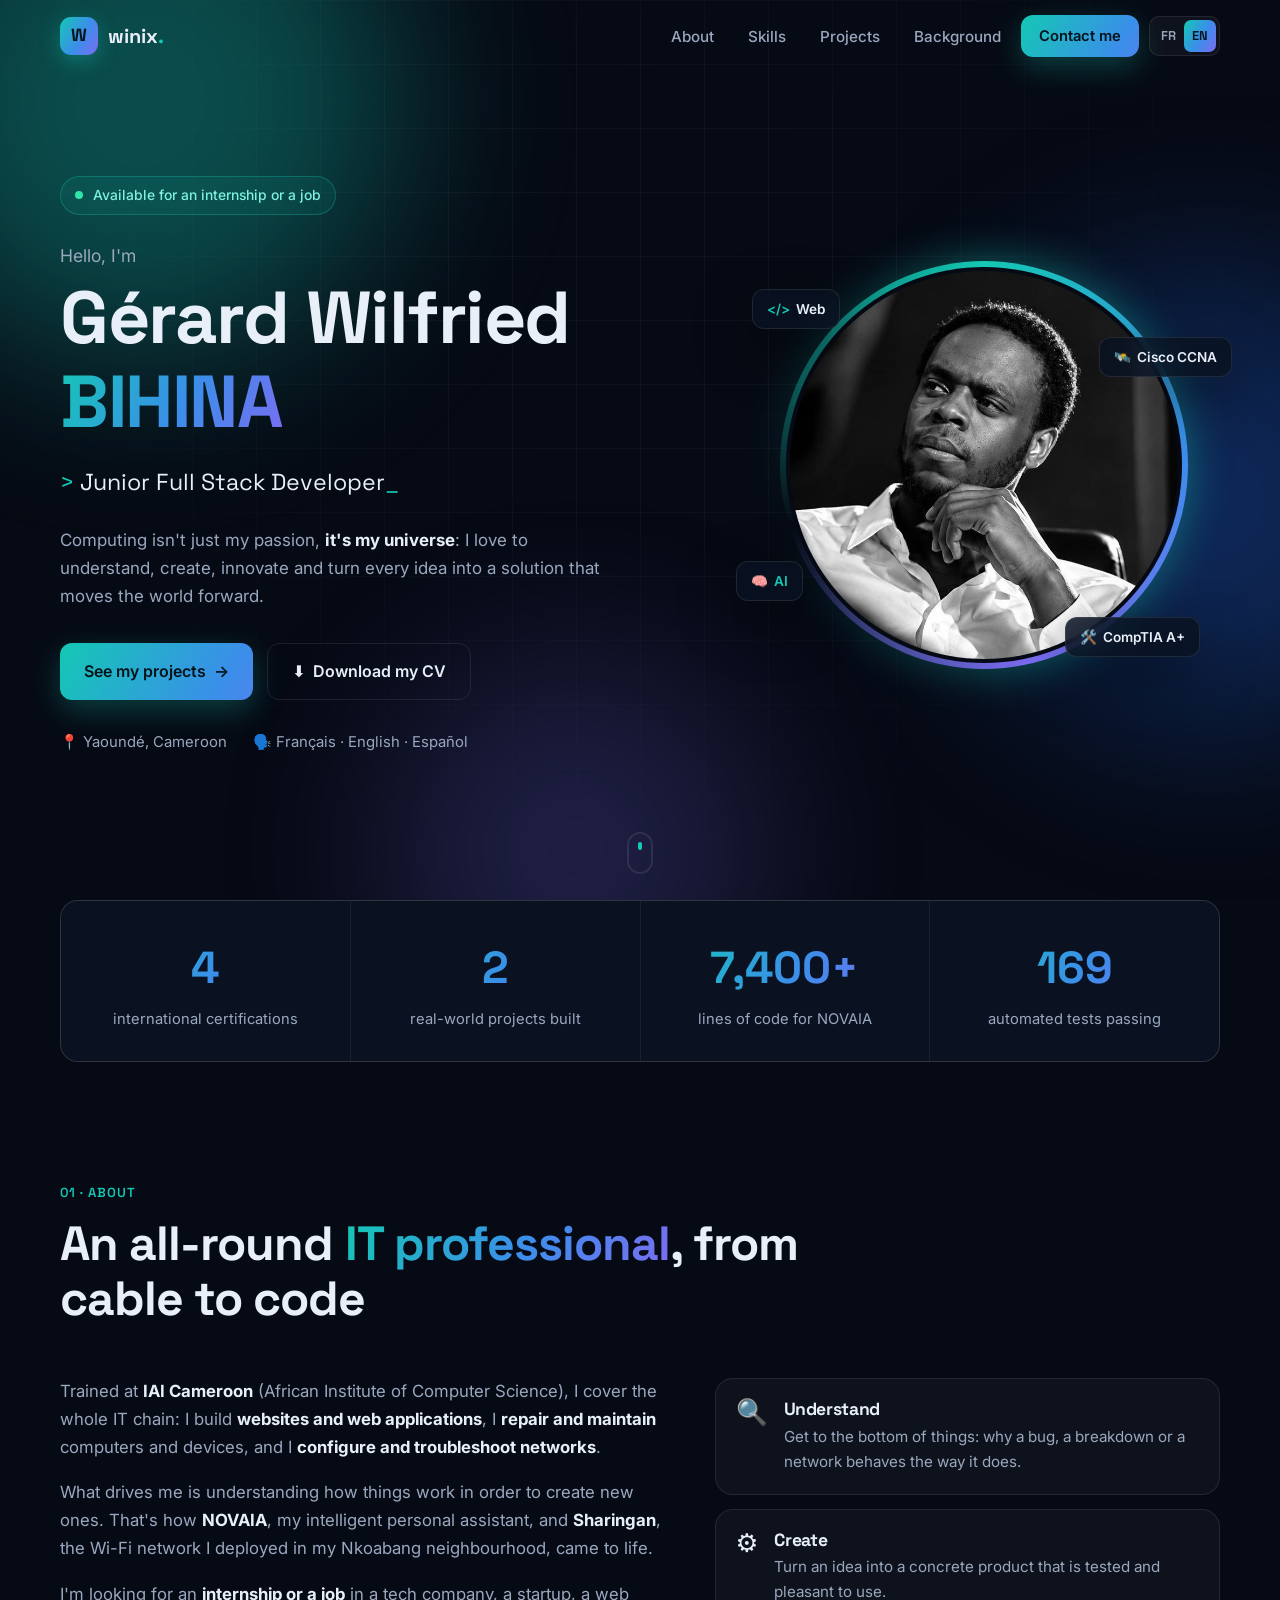
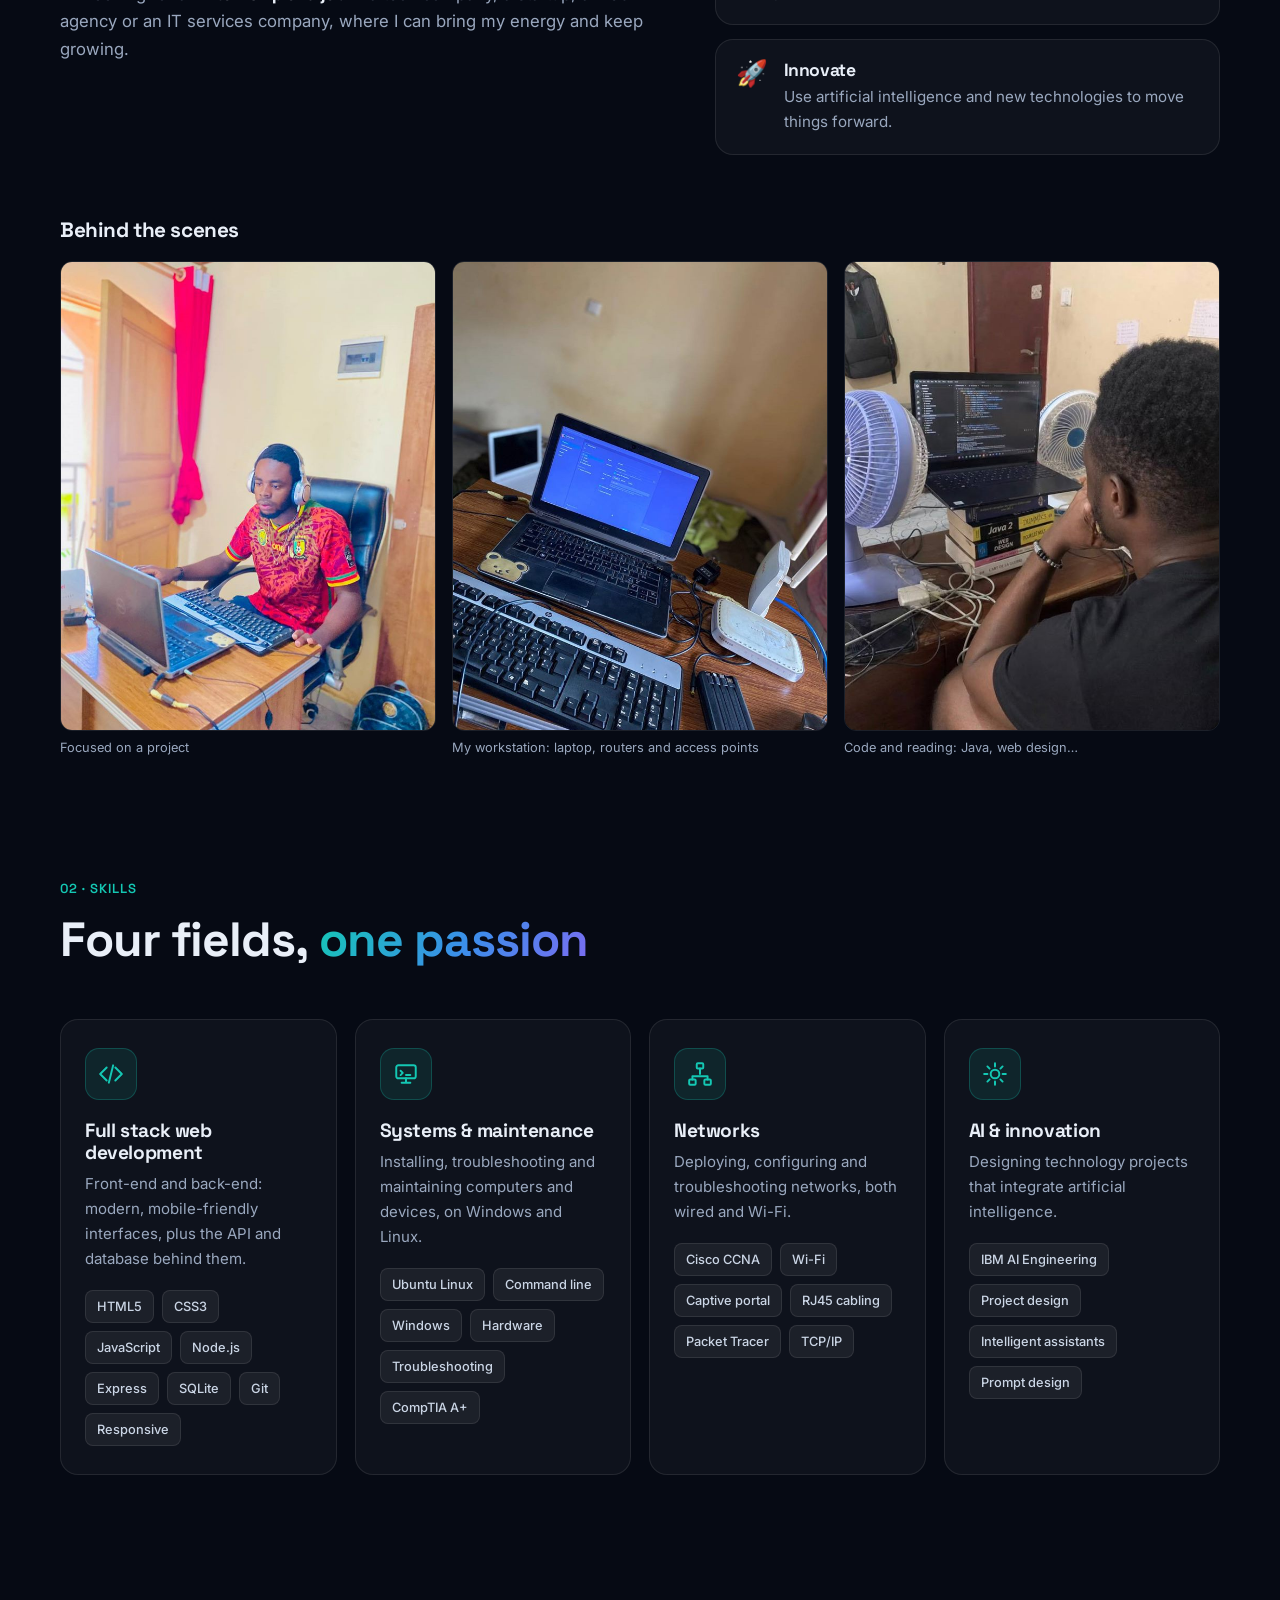
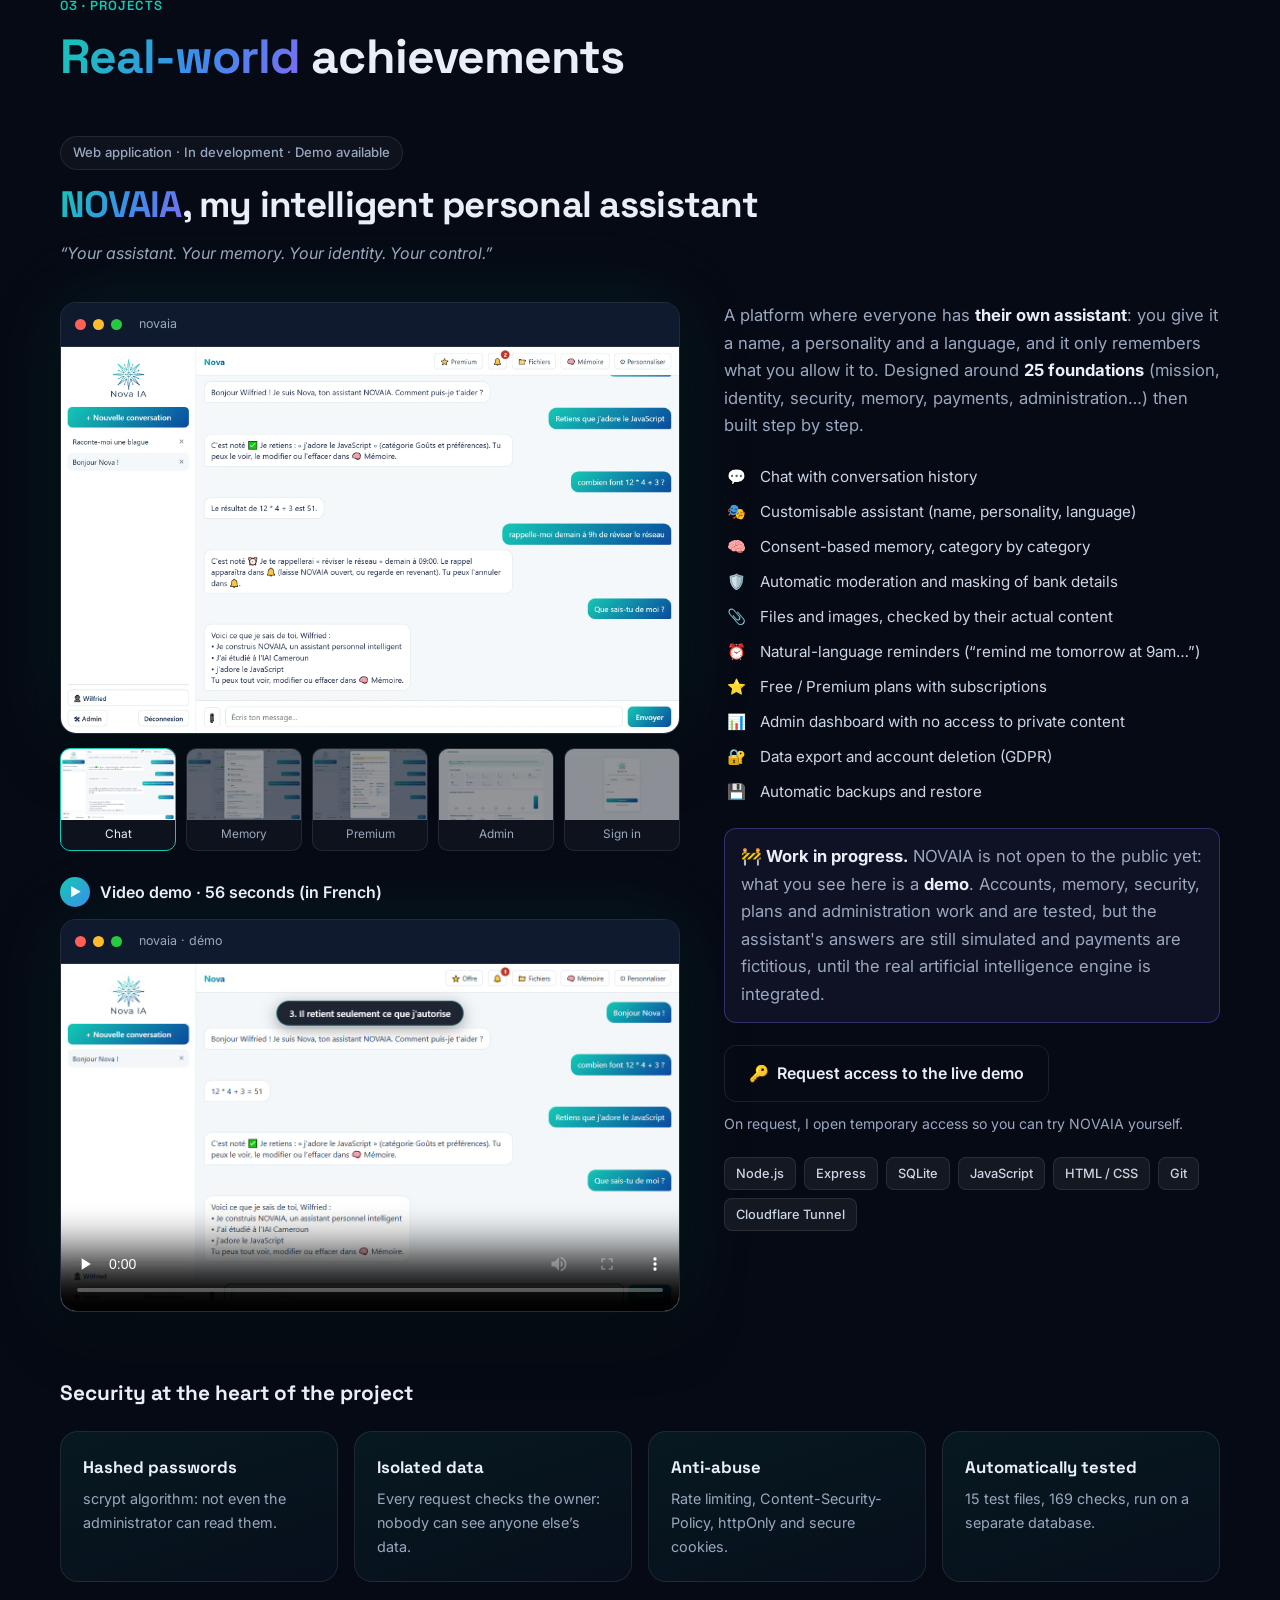
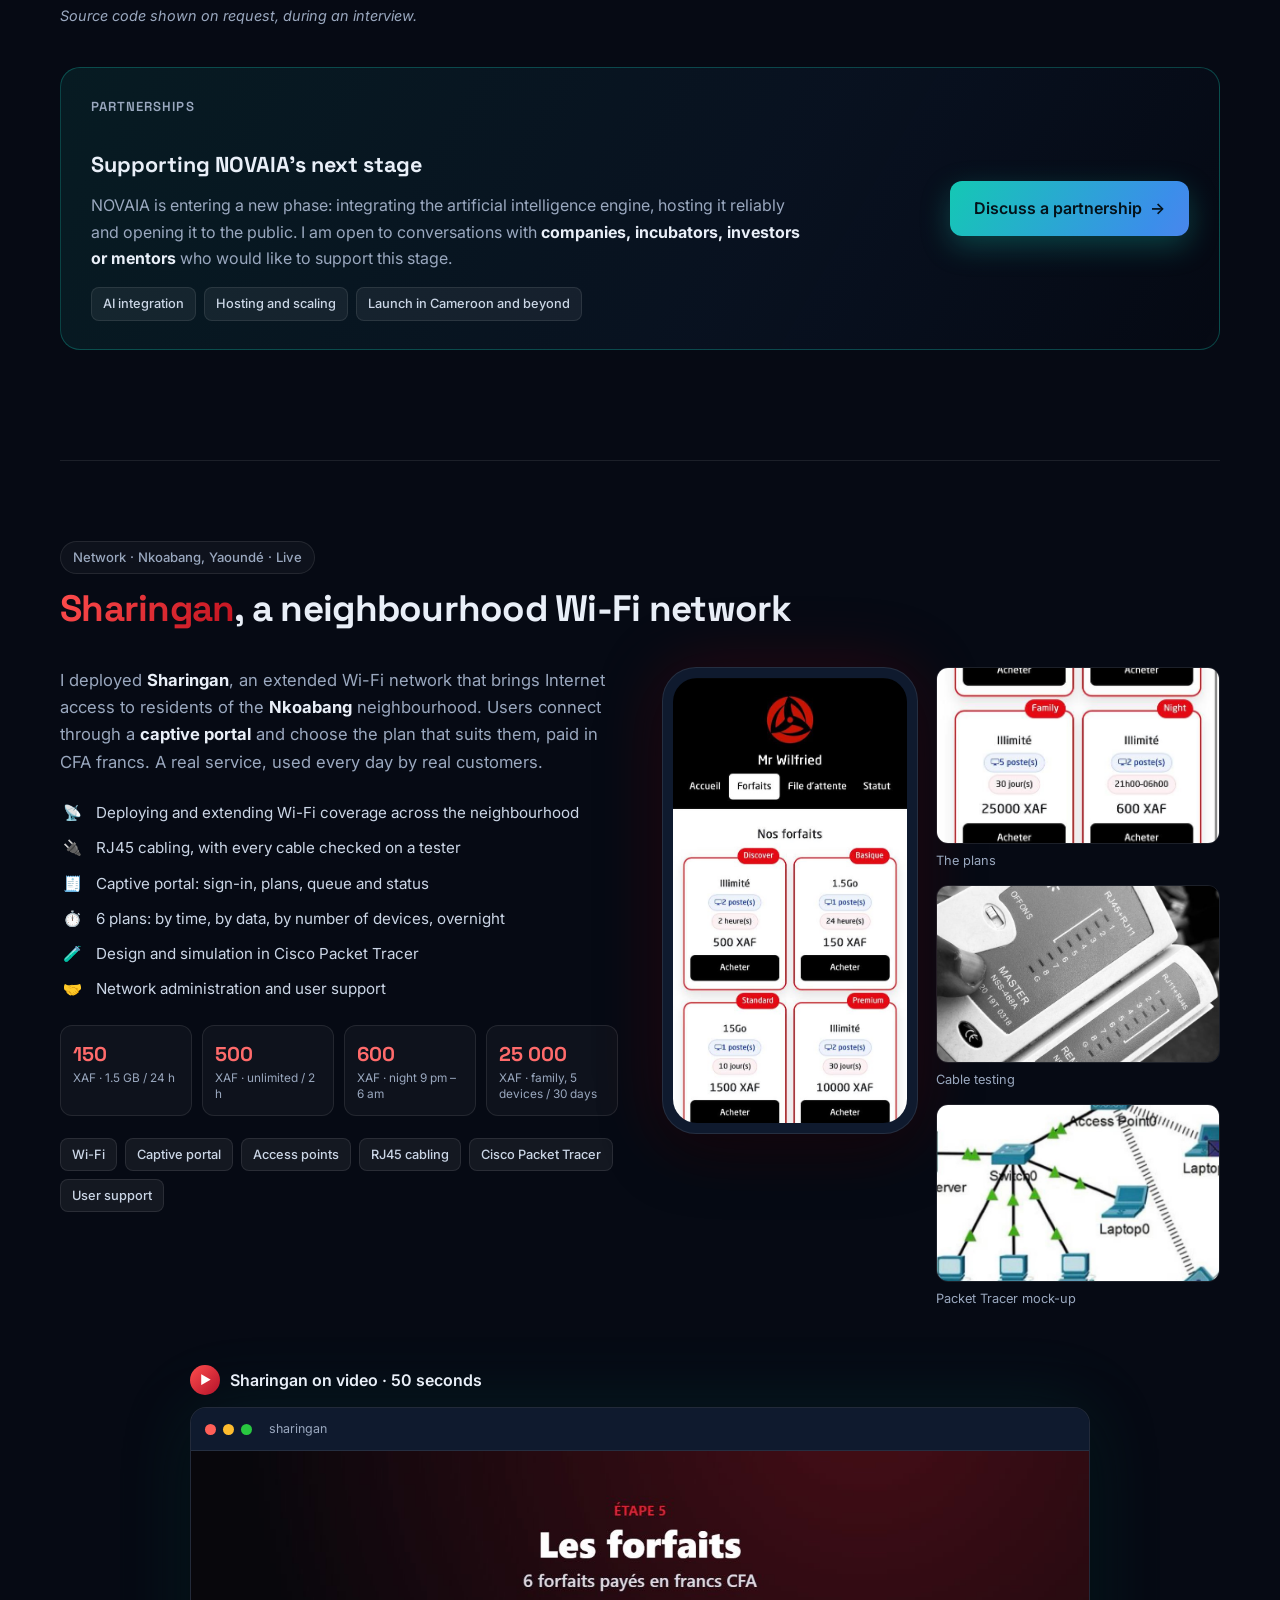
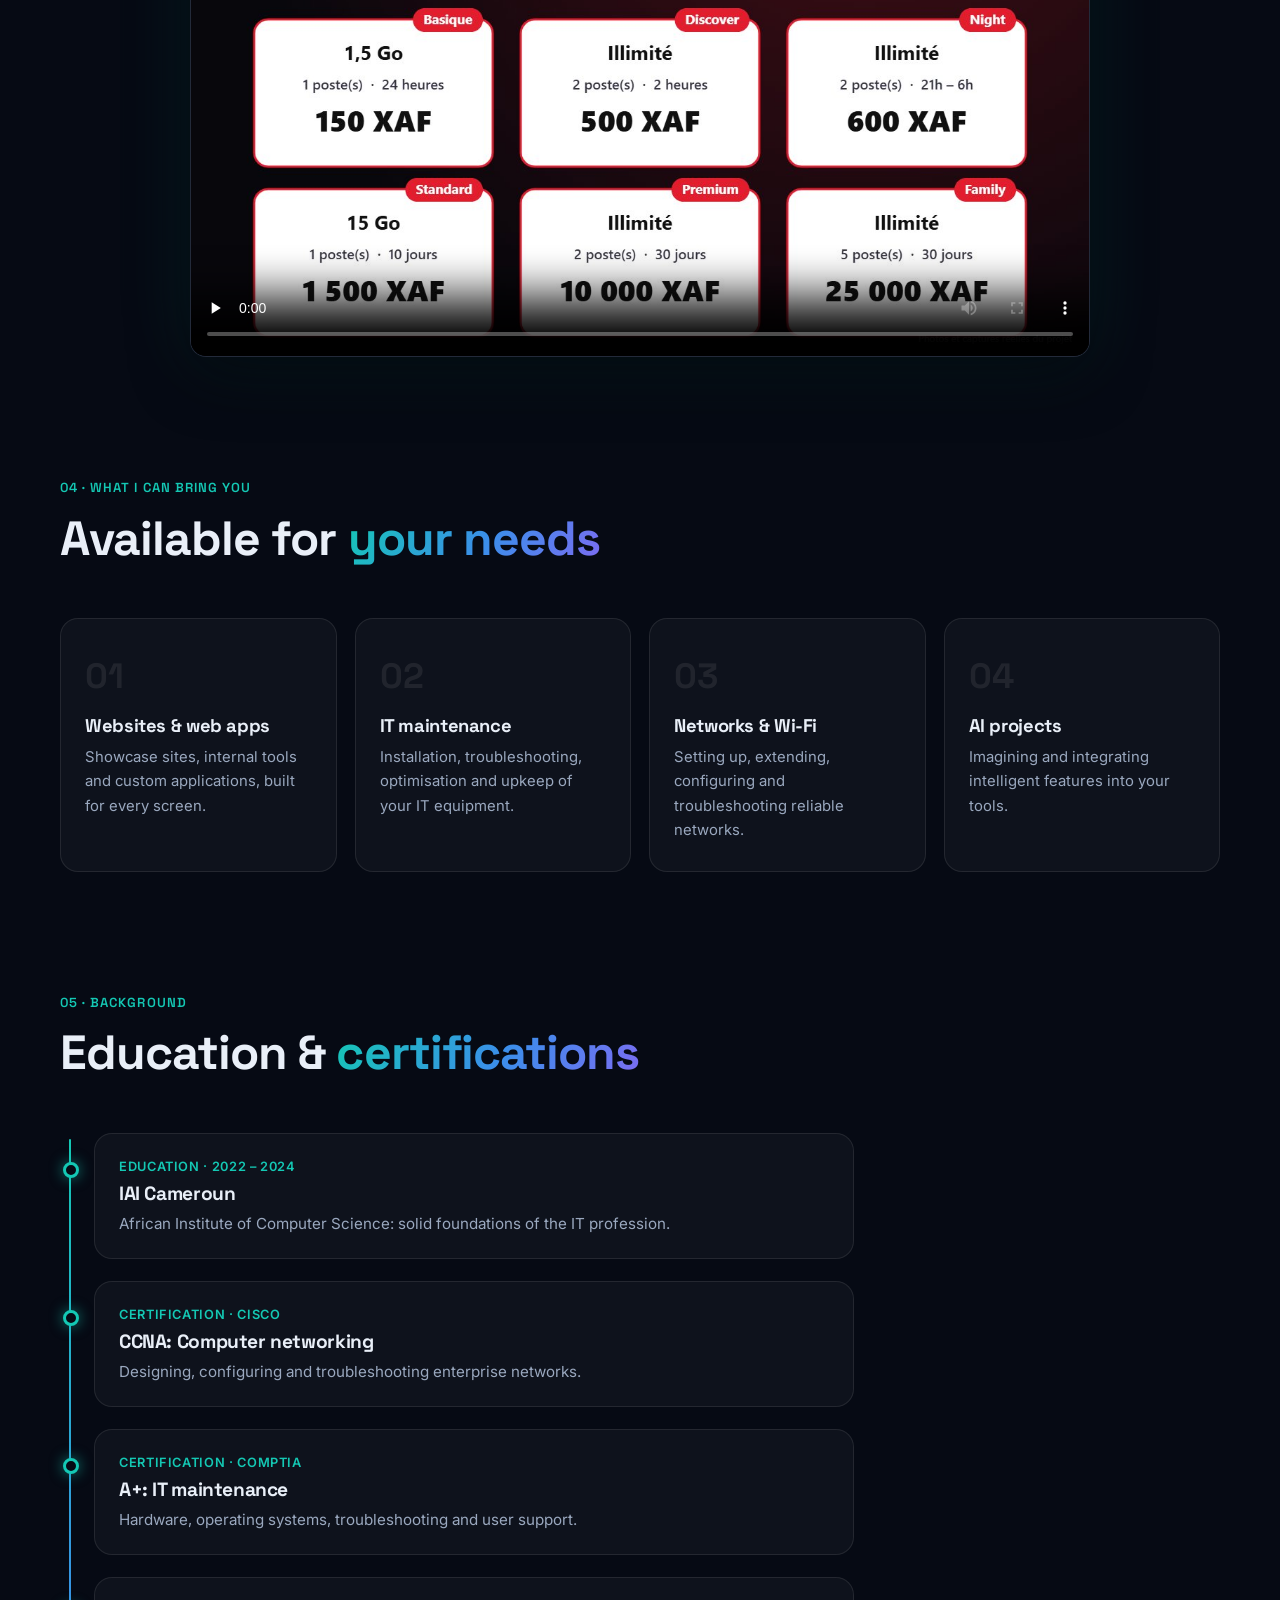
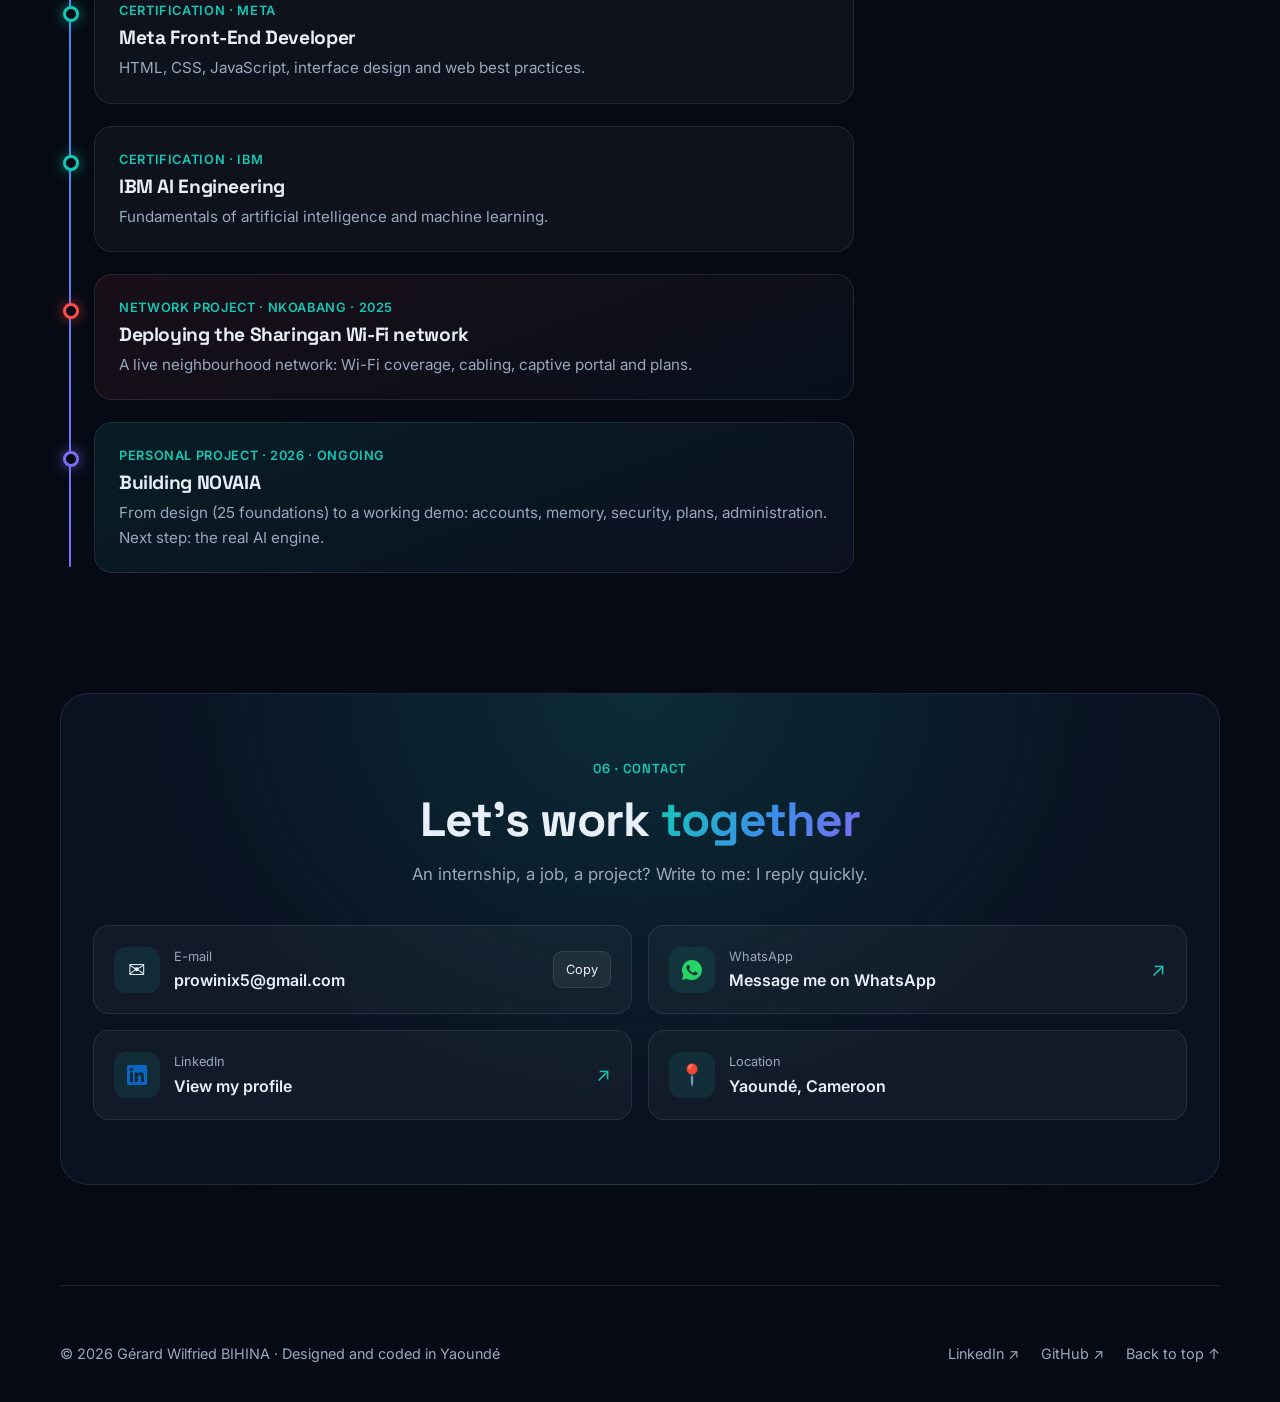
==== index.html @ 1702b09f "Titre : Développeur Full Stack Junior (site, CV, aperçu) Co-Authored-By: Claude Opus 5.5 <noreply@an" ====
<!DOCTYPE html>
<html lang="fr">
<head>
  <meta charset="UTF-8">
  <meta name="viewport" content="width=device-width, initial-scale=1">
  <title>Gérard Wilfried BIHINA · Développeur Full Stack Junior, réseaux & IA</title>
  <meta name="description" content="Portfolio de Gérard Wilfried BIHINA (Winix), développeur web full stack junior, technicien maintenance et administrateur réseau à Yaoundé, Cameroun. Créateur de NOVAIA et du réseau Wi-Fi Sharingan.">
  <meta name="author" content="Gérard Wilfried BIHINA">
  <meta property="og:title" content="Gérard Wilfried BIHINA · Développeur Full Stack Junior, réseaux & IA">
  <meta property="og:description" content="L'informatique n'est pas seulement ma passion, c'est mon univers.">
  <meta property="og:image" content="https://prowinix-dev.github.io/images/apercu-partage.jpg">
  <meta property="og:image:width" content="1200">
  <meta property="og:image:height" content="630">
  <meta property="og:url" content="https://prowinix-dev.github.io/">
  <meta property="og:type" content="website">
  <meta name="twitter:card" content="summary_large_image">
  <link rel="canonical" href="https://prowinix-dev.github.io/">
  <meta name="theme-color" content="#060a14">
  <link rel="icon" href="images/favicon.svg" type="image/svg+xml">
  <link rel="preconnect" href="https://fonts.googleapis.com">
  <link rel="preconnect" href="https://fonts.gstatic.com" crossorigin>
  <link href="https://fonts.googleapis.com/css2?family=Inter:wght@400;500;600&family=Space+Grotesk:wght@500;600;700&display=swap" rel="stylesheet">
  <link rel="stylesheet" href="css/style.css">
</head>
<body>
  <a class="lien-evitement" href="#contenu" data-i18n="evitement">Aller au contenu</a>
  <div class="progression" aria-hidden="true"></div>
  <div class="fond" aria-hidden="true">
    <span class="orbe orbe-1"></span>
    <span class="orbe orbe-2"></span>
    <span class="orbe orbe-3"></span>
    <span class="grille"></span>
  </div>
  <div class="halo-souris" aria-hidden="true"></div>

  <!-- ========== NAVIGATION ========== -->
  <header class="entete">
    <nav class="nav conteneur" data-i18n-attr="aria-label:nav-aria" aria-label="Navigation principale">
      <a href="#accueil" class="logo" data-i18n-attr="aria-label:logo-aria" aria-label="Retour en haut">
        <span class="logo-marque">W</span><span class="logo-texte">winix<span class="point">.</span></span>
      </a>
      <div class="nav-droite">
        <ul id="menu" class="menu">
          <li><a href="#apropos" data-i18n="nav-apropos">À propos</a></li>
          <li><a href="#competences" data-i18n="nav-competences">Compétences</a></li>
          <li><a href="#projets" data-i18n="nav-projets">Projets</a></li>
          <li><a href="#parcours" data-i18n="nav-parcours">Parcours</a></li>
          <li><a href="#contact" class="bouton bouton-petit" data-i18n="nav-contact">Me contacter</a></li>
        </ul>
        <button class="langue" type="button" data-i18n-attr="aria-label:langue-aria" aria-label="Read in English">
          <span class="langue-fr">FR</span><span class="langue-en">EN</span>
        </button>
        <button class="burger" data-i18n-attr="aria-label:menu-ouvrir" aria-label="Ouvrir le menu" aria-expanded="false" aria-controls="menu">
          <span></span><span></span><span></span>
        </button>
      </div>
    </nav>
  </header>

  <main id="contenu">
    <!-- ========== ACCUEIL ========== -->
    <section id="accueil" class="hero conteneur">
      <div class="hero-texte">
        <p class="badge-dispo apparait"><span class="pastille"></span> <span data-i18n="dispo">Disponible pour un stage ou un emploi</span></p>
        <p class="hero-bonjour apparait" data-i18n="bonjour">Bonjour, je suis</p>
        <h1 class="hero-nom apparait">Gérard Wilfried <span class="degrade">BIHINA</span></h1>
        <p class="hero-role apparait" aria-live="polite">
          <span class="chevron">&gt;</span> <span class="role-tape"
            data-roles-fr='["Développeur Full Stack Junior","Technicien maintenance informatique","Administrateur réseau","Passionné d&apos;intelligence artificielle"]'
            data-roles-en='["Junior Full Stack Developer","IT maintenance technician","Network administrator","Artificial intelligence enthusiast"]'>Développeur Full Stack Junior</span><span class="curseur" aria-hidden="true">_</span>
        </p>
        <p class="hero-phrase apparait" data-i18n="phrase">
          L'informatique n'est pas seulement ma passion, <strong>c'est mon univers</strong> : j'aime comprendre, créer,
          innover et transformer chaque idée en une solution capable de faire avancer le monde.
        </p>
        <div class="hero-actions apparait">
          <a href="#projets" class="bouton"><span data-i18n="voir-projets">Voir mes projets</span> <span aria-hidden="true">→</span></a>
          <a href="cv/CV-Wilfried-BIHINA.pdf" class="bouton bouton-contour" download data-i18n-attr="href:cv-lien"><span aria-hidden="true">⬇</span> <span data-i18n="cv-telecharger">Télécharger mon CV</span></a>
        </div>
        <ul class="hero-infos apparait">
          <li><span aria-hidden="true">📍</span> <span data-i18n="lieu">Yaoundé, Cameroun</span></li>
          <li><span aria-hidden="true">🗣️</span> Français · English · Español</li>
        </ul>
      </div>

      <div class="hero-visuel apparait">
        <div class="cadre-photo">
          <span class="anneau" aria-hidden="true"></span>
          <img src="images/wilfried.jpg" data-i18n-attr="alt:photo-alt" alt="Portrait de Gérard Wilfried BIHINA" width="720" height="720" class="photo">
        </div>
        <span class="etiquette-flottante e1"><span aria-hidden="true">&lt;/&gt;</span> Web</span>
        <span class="etiquette-flottante e2"><span aria-hidden="true">🛰️</span> Cisco CCNA</span>
        <span class="etiquette-flottante e3"><span aria-hidden="true">🧠</span> <span data-i18n="ia">IA</span></span>
        <span class="etiquette-flottante e4"><span aria-hidden="true">🛠️</span> CompTIA A+</span>
      </div>

      <a href="#chiffres" class="defiler" data-i18n-attr="aria-label:descendre" aria-label="Descendre"><span></span></a>
    </section>

    <!-- ========== CHIFFRES ========== -->
    <section id="chiffres" class="chiffres conteneur">
      <div class="chiffre revele"><strong data-compte="4">0</strong><span data-i18n="chiffre-certifs">certifications internationales</span></div>
      <div class="chiffre revele"><strong data-compte="2">0</strong><span data-i18n="chiffre-projets">projets concrets réalisés</span></div>
      <div class="chiffre revele"><strong data-compte="7400" data-suffixe="+">0</strong><span data-i18n="chiffre-lignes">lignes de code pour NOVAIA</span></div>
      <div class="chiffre revele"><strong data-compte="169">0</strong><span data-i18n="chiffre-tests">tests automatiques qui passent</span></div>
    </section>

    <!-- ========== À PROPOS ========== -->
    <section id="apropos" class="section conteneur">
      <header class="titre-section revele">
        <p class="sur-titre" data-i18n="apropos-sur">01 · À propos</p>
        <h2 data-i18n="apropos-titre">Un informaticien <span class="degrade">complet</span>, du câble au code</h2>
      </header>
      <div class="apropos">
        <div class="apropos-texte revele">
          <p data-i18n="apropos-p1">
            Formé à l'<strong>IAI Cameroun</strong> (Institut Africain d'Informatique), je couvre toute la chaîne
            informatique : je construis des <strong>sites et applications web</strong>, je <strong>dépanne et entretiens</strong>
            ordinateurs et appareils, et je <strong>configure et diagnostique les réseaux</strong>.
          </p>
          <p data-i18n="apropos-p2">
            Ce qui m'anime, c'est de comprendre comment les choses fonctionnent pour en créer de nouvelles. C'est ainsi que
            sont nés <strong>NOVAIA</strong>, mon assistant personnel intelligent, et <strong>Sharingan</strong>, le réseau
            Wi-Fi que j'ai déployé dans mon quartier de Nkoabang.
          </p>
          <p data-i18n="apropos-p3">
            Je recherche un <strong>stage ou un emploi</strong> dans une entreprise technologique, une startup, une agence web
            ou une entreprise de services informatiques, où je pourrai apporter mon énergie et continuer à grandir.
          </p>
        </div>
        <ul class="valeurs">
          <li class="valeur revele">
            <span class="valeur-icone" aria-hidden="true">🔍</span>
            <div><h3 data-i18n="val1-titre">Comprendre</h3><p data-i18n="val1">Aller au fond des choses : pourquoi un bug, une panne ou un réseau se comporte ainsi.</p></div>
          </li>
          <li class="valeur revele">
            <span class="valeur-icone" aria-hidden="true">⚙️</span>
            <div><h3 data-i18n="val2-titre">Créer</h3><p data-i18n="val2">Transformer une idée en un produit concret, testé et agréable à utiliser.</p></div>
          </li>
          <li class="valeur revele">
            <span class="valeur-icone" aria-hidden="true">🚀</span>
            <div><h3 data-i18n="val3-titre">Innover</h3><p data-i18n="val3">Utiliser l'intelligence artificielle et les nouvelles technologies pour faire avancer les choses.</p></div>
          </li>
        </ul>
      </div>

      <div class="coulisses">
        <h3 class="coulisses-titre revele" data-i18n="coulisses-titre">En coulisses</h3>
        <div class="grille-coulisses">
          <figure class="revele">
            <button class="zoom" data-zoom><img src="images/coulisses-bureau.jpg" data-i18n-attr="alt:coul1-alt" alt="Wilfried au travail à son bureau, casque sur les oreilles" width="720" height="960" loading="lazy"></button>
            <figcaption data-i18n="coul1">Concentré sur un projet</figcaption>
          </figure>
          <figure class="revele">
            <button class="zoom" data-zoom><img src="images/coulisses-poste.jpg" data-i18n-attr="alt:coul2-alt" alt="Poste de travail avec ordinateur portable, routeurs et points d'accès" width="720" height="960" loading="lazy"></button>
            <figcaption data-i18n="coul2">Mon poste : ordinateur, routeurs et points d'accès</figcaption>
          </figure>
          <figure class="revele">
            <button class="zoom" data-zoom><img src="images/coulisses-code.jpg" data-i18n-attr="alt:coul3-alt" alt="Wilfried en train de coder, avec des livres de Java et de web design" width="720" height="862" loading="lazy"></button>
            <figcaption data-i18n="coul3">Code et lectures : Java, web design…</figcaption>
          </figure>
        </div>
      </div>
    </section>

    <!-- ========== COMPÉTENCES ========== -->
    <section id="competences" class="section conteneur">
      <header class="titre-section revele">
        <p class="sur-titre" data-i18n="comp-sur">02 · Compétences</p>
        <h2 data-i18n="comp-titre">Quatre domaines, <span class="degrade">une seule passion</span></h2>
      </header>
      <div class="grille-competences">
        <article class="carte-comp revele inclinable">
          <div class="carte-comp-icone" aria-hidden="true">
            <svg viewBox="0 0 24 24"><path d="M8 6 2 12l6 6M16 6l6 6-6 6M14 4l-4 16"/></svg>
          </div>
          <h3 data-i18n="comp1-titre">Développement web full stack</h3>
          <p data-i18n="comp1">Front-end et back-end : des interfaces modernes et adaptées au téléphone, l'API et la base de données qui vont avec.</p>
          <ul class="puces"><li>HTML5</li><li>CSS3</li><li>JavaScript</li><li>Node.js</li><li>Express</li><li>SQLite</li><li>Git</li><li>Responsive</li></ul>
        </article>
        <article class="carte-comp revele inclinable">
          <div class="carte-comp-icone" aria-hidden="true">
            <svg viewBox="0 0 24 24"><rect x="3" y="4" width="18" height="12" rx="2"/><path d="M8 20h8M12 16v4M7 9l2 2-2 2M12 13h4"/></svg>
          </div>
          <h3 data-i18n="comp2-titre">Systèmes & maintenance</h3>
          <p data-i18n="comp2">Installation, dépannage et entretien des ordinateurs et appareils, sous Windows et Linux.</p>
          <ul class="puces"><li>Ubuntu Linux</li><li data-i18n="puce-terminal">Terminal</li><li>Windows</li><li data-i18n="puce-materiel">Matériel</li><li data-i18n="puce-diagnostic">Diagnostic de pannes</li><li>CompTIA A+</li></ul>
        </article>
        <article class="carte-comp revele inclinable">
          <div class="carte-comp-icone" aria-hidden="true">
            <svg viewBox="0 0 24 24"><rect x="9" y="2" width="6" height="5" rx="1"/><rect x="2" y="17" width="6" height="5" rx="1"/><rect x="16" y="17" width="6" height="5" rx="1"/><path d="M12 7v5M5 17v-3h14v3"/></svg>
          </div>
          <h3 data-i18n="comp3-titre">Réseaux</h3>
          <p data-i18n="comp3">Déploiement, configuration et diagnostic de réseaux, filaires comme Wi-Fi.</p>
          <ul class="puces"><li>Cisco CCNA</li><li>Wi-Fi</li><li data-i18n="puce-portail">Portail captif</li><li data-i18n="puce-cablage">Câblage RJ45</li><li>Packet Tracer</li><li>TCP/IP</li></ul>
        </article>
        <article class="carte-comp revele inclinable">
          <div class="carte-comp-icone" aria-hidden="true">
            <svg viewBox="0 0 24 24"><path d="M12 2v3M12 19v3M2 12h3M19 12h3M5 5l2 2M17 17l2 2M5 19l2-2M17 7l2-2"/><circle cx="12" cy="12" r="4"/></svg>
          </div>
          <h3 data-i18n="comp4-titre">IA & innovation</h3>
          <p data-i18n="comp4">Conception de projets technologiques qui intègrent l'intelligence artificielle.</p>
          <ul class="puces"><li>IBM AI Engineering</li><li data-i18n="puce-conception">Conception de projets</li><li data-i18n="puce-assistants">Assistants intelligents</li><li>Prompt design</li></ul>
        </article>
      </div>
    </section>

    <!-- ========== PROJETS ========== -->
    <section id="projets" class="section conteneur">
      <header class="titre-section revele">
        <p class="sur-titre" data-i18n="projets-sur">03 · Projets</p>
        <h2 data-i18n="projets-titre">Des réalisations <span class="degrade">concrètes</span></h2>
      </header>

      <!-- Projet 1 : NOVAIA -->
      <article class="bloc-projet">
        <header class="entete-projet revele">
          <p class="type-projet" data-i18n="novaia-type">Application web · En développement · Démo disponible</p>
          <h3 class="nom-projet"><span class="degrade">NOVAIA</span>, <span data-i18n="novaia-sous">mon assistant personnel intelligent</span></h3>
          <p class="slogan" data-i18n="novaia-slogan">« Ton assistant. Ta mémoire. Ton identité. Ton contrôle. »</p>
        </header>

        <div class="projet">
          <div class="galerie revele">
            <div class="ecran">
              <div class="ecran-barre" aria-hidden="true"><span></span><span></span><span></span><em>novaia</em></div>
              <button class="ecran-image" data-i18n-attr="aria-label:agrandir" aria-label="Agrandir la capture">
                <img id="capture-principale" src="images/novaia-chat.webp" alt="NOVAIA : une conversation avec l'assistant Nova" width="1920" height="1200">
              </button>
            </div>
            <div class="vignettes" role="tablist" data-i18n-attr="aria-label:vignettes-aria" aria-label="Captures d'écran de NOVAIA">
              <button class="vignette active" role="tab" aria-selected="true" data-src="images/novaia-chat.webp" data-alt-fr="NOVAIA : une conversation avec l'assistant Nova" data-alt-en="NOVAIA: a conversation with the Nova assistant"><img src="images/novaia-chat.webp" alt="" loading="lazy"><span data-i18n="v-chat">Chat</span></button>
              <button class="vignette" role="tab" aria-selected="false" data-src="images/novaia-memoire.webp" data-alt-fr="NOVAIA : la mémoire personnelle et les consentements" data-alt-en="NOVAIA: personal memory and consents"><img src="images/novaia-memoire.webp" alt="" loading="lazy"><span data-i18n="v-memoire">Mémoire</span></button>
              <button class="vignette" role="tab" aria-selected="false" data-src="images/novaia-offre.webp" data-alt-fr="NOVAIA : l'offre Gratuit / Premium" data-alt-en="NOVAIA: Free / Premium plans"><img src="images/novaia-offre.webp" alt="" loading="lazy"><span>Premium</span></button>
              <button class="vignette" role="tab" aria-selected="false" data-src="images/novaia-admin.webp" data-alt-fr="NOVAIA : le tableau de bord administrateur" data-alt-en="NOVAIA: the admin dashboard"><img src="images/novaia-admin.webp" alt="" loading="lazy"><span>Admin</span></button>
              <button class="vignette" role="tab" aria-selected="false" data-src="images/novaia-connexion.webp" data-alt-fr="NOVAIA : l'écran de connexion" data-alt-en="NOVAIA: the sign-in screen"><img src="images/novaia-connexion.webp" alt="" loading="lazy"><span data-i18n="v-connexion">Connexion</span></button>
            </div>
            <div class="video-demo">
              <p class="video-titre"><span class="video-pastille" aria-hidden="true">▶</span> <span data-i18n="video-titre">La démo en vidéo · 56 secondes</span></p>
              <div class="ecran">
                <div class="ecran-barre" aria-hidden="true"><span></span><span></span><span></span><em>novaia · démo</em></div>
                <video controls preload="none" playsinline poster="videos/novaia-demo-apercu.jpg" width="1280" height="720" data-i18n-attr="aria-label:video-aria" aria-label="Vidéo de démonstration de NOVAIA">
                  <source src="videos/novaia-demo.mp4" type="video/mp4">
                </video>
              </div>
            </div>
          </div>

          <div class="projet-texte">
            <p class="revele" data-i18n="novaia-p">
              Une plateforme où chacun possède <strong>son propre assistant</strong> : on lui donne un nom, une personnalité,
              une langue, et il retient seulement ce qu'on l'autorise à retenir. Conçu en <strong>25 fondations</strong>
              (mission, identité, sécurité, mémoire, paiements, administration…) puis construit étape par étape.
            </p>
            <ul class="fonctions">
              <li class="revele"><span aria-hidden="true">💬</span> <span data-i18n="f1">Chat avec historique des conversations</span></li>
              <li class="revele"><span aria-hidden="true">🎭</span> <span data-i18n="f2">Assistant personnalisable (nom, personnalité, langue)</span></li>
              <li class="revele"><span aria-hidden="true">🧠</span> <span data-i18n="f3">Mémoire avec consentement, catégorie par catégorie</span></li>
              <li class="revele"><span aria-hidden="true">🛡️</span> <span data-i18n="f4">Modération automatique et masquage des données bancaires</span></li>
              <li class="revele"><span aria-hidden="true">📎</span> <span data-i18n="f5">Fichiers et images, vérifiés par leur contenu</span></li>
              <li class="revele"><span aria-hidden="true">⏰</span> <span data-i18n="f6">Rappels en langage naturel (« rappelle-moi demain à 9h… »)</span></li>
              <li class="revele"><span aria-hidden="true">⭐</span> <span data-i18n="f7">Offre Gratuite / Premium avec abonnement</span></li>
              <li class="revele"><span aria-hidden="true">📊</span> <span data-i18n="f8">Tableau de bord admin sans accès aux contenus privés</span></li>
              <li class="revele"><span aria-hidden="true">🔐</span> <span data-i18n="f9">Export des données et suppression du compte (RGPD)</span></li>
              <li class="revele"><span aria-hidden="true">💾</span> <span data-i18n="f10">Sauvegardes automatiques et restauration</span></li>
            </ul>
            <p class="encart revele" data-i18n="novaia-ia">
              <strong>🚧 Projet en cours de développement.</strong> NOVAIA n'est pas encore ouvert au public : ce que vous
              voyez ici est une <strong>démonstration</strong>. Les comptes, la mémoire, la sécurité, les offres et
              l'administration fonctionnent et sont testés, mais les réponses de l'assistant sont encore simulées et les
              paiements sont fictifs, en attendant l'intégration du vrai moteur d'intelligence artificielle.
            </p>
            <div class="demande-demo revele">
              <a class="bouton bouton-contour" href="mailto:prowinix5@gmail.com?subject=Acc%C3%A8s%20%C3%A0%20la%20d%C3%A9mo%20NOVAIA" data-i18n-attr="href:demo-lien"><span aria-hidden="true">🔑</span> <span data-i18n="demo-bouton">Demander un accès à la démo en direct</span></a>
              <p data-i18n="demo-texte">Sur demande, j'ouvre un accès temporaire pour tester NOVAIA vous-même.</p>
            </div>
            <ul class="puces revele"><li>Node.js</li><li>Express</li><li>SQLite</li><li>JavaScript</li><li>HTML / CSS</li><li>Git</li><li>Cloudflare Tunnel</li></ul>
          </div>
        </div>

        <div class="securite">
          <h4 class="revele" data-i18n="secu-titre">La sécurité, au cœur du projet</h4>
          <div class="grille-securite">
            <div class="carte-sec revele"><strong data-i18n="s1-t">Mots de passe hachés</strong><p data-i18n="s1">Algorithme scrypt : même l'administrateur ne peut pas les relire.</p></div>
            <div class="carte-sec revele"><strong data-i18n="s2-t">Données isolées</strong><p data-i18n="s2">Chaque requête vérifie le propriétaire : personne ne voit les données d'un autre.</p></div>
            <div class="carte-sec revele"><strong data-i18n="s3-t">Anti-abus</strong><p data-i18n="s3">Limiteur de tentatives, Content-Security-Policy, cookies httpOnly et sécurisés.</p></div>
            <div class="carte-sec revele"><strong data-i18n="s4-t">Testé automatiquement</strong><p data-i18n="s4">15 fichiers de tests, 169 vérifications, sur une base de données séparée.</p></div>
          </div>
        </div>
        <p class="note-code revele" data-i18n="note-code">Code source présenté sur demande, lors d'un entretien.</p>

        <aside class="partenariat revele" aria-labelledby="titre-partenariat">
          <div class="partenariat-texte">
            <p class="sur-titre" data-i18n="part-sur">Partenariats</p>
            <h4 id="titre-partenariat" data-i18n="part-titre">Accompagner la prochaine étape de NOVAIA</h4>
            <p data-i18n="part-p">
              NOVAIA entre dans une nouvelle phase : intégrer le moteur d'intelligence artificielle, l'héberger de façon
              fiable et l'ouvrir au public. Je suis ouvert aux échanges avec des <strong>entreprises, incubateurs,
              investisseurs ou mentors</strong> qui souhaiteraient accompagner cette étape.
            </p>
            <ul class="puces">
              <li data-i18n="part-1">Intégration de l'IA</li>
              <li data-i18n="part-2">Hébergement et montée en charge</li>
              <li data-i18n="part-3">Lancement au Cameroun et au-delà</li>
            </ul>
          </div>
          <a class="bouton" href="mailto:prowinix5@gmail.com?subject=Partenariat%20NOVAIA" data-i18n-attr="href:part-lien"><span data-i18n="part-bouton">Échanger sur un partenariat</span> <span aria-hidden="true">→</span></a>
        </aside>
      </article>

      <!-- Projet 2 : Sharingan -->
      <article class="bloc-projet">
        <header class="entete-projet revele">
          <p class="type-projet" data-i18n="sharingan-type">Réseau · Nkoabang, Yaoundé · En service</p>
          <h3 class="nom-projet"><span class="degrade-rouge">Sharingan</span>, <span data-i18n="sharingan-sous">un réseau Wi-Fi de quartier</span></h3>
        </header>

        <div class="projet projet-inverse">
          <div class="projet-texte">
            <p class="revele" data-i18n="sharingan-p">
              J'ai déployé <strong>Sharingan</strong>, un réseau Wi-Fi étendu qui apporte Internet aux habitants du quartier de
              <strong>Nkoabang</strong>. Chacun se connecte par un <strong>portail captif</strong> et choisit le forfait qui lui
              convient, réglé en FCFA. Un vrai service, utilisé chaque jour par de vrais clients.
            </p>
            <ul class="fonctions">
              <li class="revele"><span aria-hidden="true">📡</span> <span data-i18n="r1">Déploiement et extension de la couverture Wi-Fi dans le quartier</span></li>
              <li class="revele"><span aria-hidden="true">🔌</span> <span data-i18n="r2">Câblage RJ45 et contrôle de chaque câble au testeur</span></li>
              <li class="revele"><span aria-hidden="true">🧾</span> <span data-i18n="r3">Portail captif : connexion, forfaits, file d'attente et statut</span></li>
              <li class="revele"><span aria-hidden="true">⏱️</span> <span data-i18n="r4">6 forfaits : au temps, au volume, par nombre d'appareils, de nuit</span></li>
              <li class="revele"><span aria-hidden="true">🧪</span> <span data-i18n="r5">Conception et simulation sur Cisco Packet Tracer</span></li>
              <li class="revele"><span aria-hidden="true">🤝</span> <span data-i18n="r6">Administration du réseau et assistance aux utilisateurs</span></li>
            </ul>
            <div class="forfaits revele">
              <div><strong>150</strong><span data-i18n="fo1">FCFA · 1,5 Go / 24 h</span></div>
              <div><strong>500</strong><span data-i18n="fo2">FCFA · illimité / 2 h</span></div>
              <div><strong>600</strong><span data-i18n="fo3">FCFA · nuit 21 h – 6 h</span></div>
              <div><strong>25 000</strong><span data-i18n="fo4">FCFA · famille, 5 appareils / 30 j</span></div>
            </div>
            <ul class="puces revele"><li>Wi-Fi</li><li data-i18n="puce-portail">Portail captif</li><li data-i18n="puce-points">Points d'accès</li><li data-i18n="puce-cablage">Câblage RJ45</li><li>Cisco Packet Tracer</li><li data-i18n="puce-support">Support utilisateurs</li></ul>
          </div>

          <div class="visuels-reseau revele">
            <button class="telephone zoom" data-zoom data-i18n-attr="aria-label:agrandir" aria-label="Agrandir la capture">
              <img src="images/sharingan-portail.jpg" data-i18n-attr="alt:portail-alt" alt="Portail captif Sharingan : la page des forfaits" width="591" height="1080" loading="lazy">
            </button>
            <div class="preuves">
              <figure>
                <button class="zoom" data-zoom><img src="images/sharingan-forfaits.jpg" data-i18n-attr="alt:forfaits-alt" alt="Forfaits Sharingan : Standard, Premium, Family et Night" width="591" height="920" loading="lazy"></button>
                <figcaption data-i18n="p1">Les forfaits</figcaption>
              </figure>
              <figure>
                <button class="zoom" data-zoom><img src="images/reseau-testeur-cable.jpg" data-i18n-attr="alt:testeur-alt" alt="Testeur de câbles RJ45 utilisé sur le terrain" width="720" height="960" loading="lazy"></button>
                <figcaption data-i18n="p2">Test des câbles</figcaption>
              </figure>
              <figure>
                <button class="zoom" data-zoom><img src="images/reseau-packet-tracer.jpg" data-i18n-attr="alt:pt-alt" alt="Maquette du réseau sur Cisco Packet Tracer : switch, point d'accès, serveur, PC et smartphone" width="626" height="720" loading="lazy"></button>
                <figcaption data-i18n="p3">Maquette Packet Tracer</figcaption>
              </figure>
            </div>
          </div>
        </div>

        <div class="video-demo video-sharingan revele">
          <p class="video-titre"><span class="video-pastille" aria-hidden="true">▶</span> <span data-i18n="video-sharingan-titre">Sharingan en vidéo · 50 secondes</span></p>
          <div class="ecran">
            <div class="ecran-barre" aria-hidden="true"><span></span><span></span><span></span><em>sharingan</em></div>
            <video controls preload="none" playsinline poster="videos/sharingan-demo-apercu.jpg" width="1280" height="720" src="videos/sharingan-demo.mp4" data-i18n-attr="src:video-sharingan-src;aria-label:video-sharingan-aria" aria-label="Vidéo de présentation du réseau Sharingan"></video>
          </div>
        </div>
      </article>
    </section>

    <!-- ========== SERVICES ========== -->
    <section class="section conteneur">
      <header class="titre-section revele">
        <p class="sur-titre" data-i18n="serv-sur">04 · Ce que je peux vous apporter</p>
        <h2 data-i18n="serv-titre">Disponible pour <span class="degrade">vos besoins</span></h2>
      </header>
      <div class="grille-services">
        <div class="service revele"><span class="numero">01</span><h3 data-i18n="sv1-t">Sites & applications web</h3><p data-i18n="sv1">Vitrines, outils internes, applications sur mesure, adaptés à tous les écrans.</p></div>
        <div class="service revele"><span class="numero">02</span><h3 data-i18n="sv2-t">Maintenance informatique</h3><p data-i18n="sv2">Installation, dépannage, optimisation et entretien de votre parc informatique.</p></div>
        <div class="service revele"><span class="numero">03</span><h3 data-i18n="sv3-t">Réseaux & Wi-Fi</h3><p data-i18n="sv3">Mise en place, extension, configuration et diagnostic de réseaux fiables.</p></div>
        <div class="service revele"><span class="numero">04</span><h3 data-i18n="sv4-t">Projets IA</h3><p data-i18n="sv4">Imaginer et intégrer des fonctions intelligentes dans vos outils.</p></div>
      </div>
    </section>

    <!-- ========== PARCOURS ========== -->
    <section id="parcours" class="section conteneur">
      <header class="titre-section revele">
        <p class="sur-titre" data-i18n="parc-sur">05 · Parcours</p>
        <h2 data-i18n="parc-titre">Formation & <span class="degrade">certifications</span></h2>
      </header>
      <ol class="frise">
        <li class="etape revele">
          <span class="etape-point" aria-hidden="true"></span>
          <p class="etape-type" data-i18n="e1-type">Formation · 2022 – 2024</p>
          <h3>IAI Cameroun</h3>
          <p data-i18n="e1">Institut Africain d'Informatique : les bases solides du métier d'informaticien.</p>
        </li>
        <li class="etape revele">
          <span class="etape-point" aria-hidden="true"></span>
          <p class="etape-type">Certification · Cisco</p>
          <h3 data-i18n="e2-titre">CCNA : Réseaux informatiques</h3>
          <p data-i18n="e2">Conception, configuration et dépannage des réseaux d'entreprise.</p>
        </li>
        <li class="etape revele">
          <span class="etape-point" aria-hidden="true"></span>
          <p class="etape-type">Certification · CompTIA</p>
          <h3 data-i18n="e3-titre">A+ : Maintenance informatique</h3>
          <p data-i18n="e3">Matériel, systèmes d'exploitation, dépannage et support utilisateur.</p>
        </li>
        <li class="etape revele">
          <span class="etape-point" aria-hidden="true"></span>
          <p class="etape-type">Certification · Meta</p>
          <h3>Meta Front-End Developer</h3>
          <p data-i18n="e4">HTML, CSS, JavaScript, conception d'interfaces et bonnes pratiques du web.</p>
        </li>
        <li class="etape revele">
          <span class="etape-point" aria-hidden="true"></span>
          <p class="etape-type">Certification · IBM</p>
          <h3>IBM AI Engineering</h3>
          <p data-i18n="e5">Fondamentaux de l'intelligence artificielle et de l'apprentissage automatique.</p>
        </li>
        <li class="etape etape-reseau revele">
          <span class="etape-point" aria-hidden="true"></span>
          <p class="etape-type" data-i18n="e6-type">Projet réseau · Nkoabang · 2025</p>
          <h3 data-i18n="e6-titre">Déploiement du réseau Wi-Fi Sharingan</h3>
          <p data-i18n="e6">Un réseau de quartier en service : couverture Wi-Fi, câblage, portail captif et forfaits.</p>
        </li>
        <li class="etape etape-projet revele">
          <span class="etape-point" aria-hidden="true"></span>
          <p class="etape-type" data-i18n="e7-type">Projet personnel · 2026 · En cours</p>
          <h3 data-i18n="e7-titre">Création de NOVAIA</h3>
          <p data-i18n="e7">De la conception (25 fondations) à une démo qui fonctionne : comptes, mémoire, sécurité, offres, administration. Prochaine étape : le vrai moteur d'IA.</p>
        </li>
      </ol>
    </section>

    <!-- ========== CONTACT ========== -->
    <section id="contact" class="section conteneur">
      <div class="contact revele">
        <p class="sur-titre" data-i18n="contact-sur">06 · Contact</p>
        <h2 data-i18n="contact-titre">Travaillons <span class="degrade">ensemble</span></h2>
        <p class="contact-intro" data-i18n="contact-intro">Un stage, un emploi, un projet ? Écrivez-moi : je réponds rapidement.</p>
        <div class="contact-cartes">
          <div class="contact-carte">
            <span class="contact-icone" aria-hidden="true">✉️</span>
            <div>
              <p class="contact-label">E-mail</p>
              <a href="mailto:prowinix5@gmail.com" class="contact-valeur">prowinix5@gmail.com</a>
            </div>
            <button class="copier" data-copie="prowinix5@gmail.com" data-i18n="copier" data-i18n-attr="aria-label:copier-aria" aria-label="Copier l'adresse e-mail">Copier</button>
          </div>
          <a class="contact-carte contact-whatsapp" data-wa-fr="Bonjour Wilfried, j'ai vu votre portfolio." data-wa-en="Hello Wilfried, I saw your portfolio." href="https://wa.me/237687473564?text=Bonjour%20Wilfried%2C%20j%27ai%20vu%20votre%20portfolio." target="_blank" rel="noopener">
            <span class="contact-icone" aria-hidden="true">
              <svg viewBox="0 0 24 24"><path d="M12 2a10 10 0 0 0-8.6 15.1L2 22l5-1.3A10 10 0 1 0 12 2Zm5.3 14.1c-.2.6-1.3 1.2-1.8 1.2-.5.1-1 .1-3.3-.8-2.8-1.1-4.5-4-4.7-4.2-.1-.2-1.1-1.5-1.1-2.8s.7-2 1-2.3c.2-.3.5-.3.7-.3h.5c.2 0 .4 0 .6.5l.8 2c.1.2.1.4 0 .5l-.3.5-.4.4c-.1.1-.3.3-.1.6.1.3.7 1.2 1.6 1.9 1.1 1 2 1.3 2.3 1.4.3.1.5.1.6-.1l.9-1c.2-.3.4-.2.6-.1l1.9.9c.3.1.5.2.5.3.1.2.1.7-.1 1.3Z"/></svg>
            </span>
            <div>
              <p class="contact-label">WhatsApp</p>
              <p class="contact-valeur" data-i18n="wa-ecrire">Écrire sur WhatsApp</p>
            </div>
            <span class="fleche" aria-hidden="true">↗</span>
          </a>
          <a class="contact-carte contact-linkedin" href="https://www.linkedin.com/in/pro-winix-9b2329448" target="_blank" rel="noopener">
            <span class="contact-icone" aria-hidden="true">
              <svg viewBox="0 0 24 24"><path d="M20.4 2H3.6A1.6 1.6 0 0 0 2 3.6v16.8A1.6 1.6 0 0 0 3.6 22h16.8a1.6 1.6 0 0 0 1.6-1.6V3.6A1.6 1.6 0 0 0 20.4 2ZM8 19H5V9.5h3V19ZM6.5 8.2a1.7 1.7 0 1 1 0-3.5 1.7 1.7 0 0 1 0 3.5ZM19 19h-3v-4.6c0-1.1 0-2.5-1.5-2.5S12.8 13 12.8 14.3V19h-3V9.5h2.8v1.3h.1a3.1 3.1 0 0 1 2.8-1.5c3 0 3.5 2 3.5 4.5V19Z"/></svg>
            </span>
            <div>
              <p class="contact-label">LinkedIn</p>
              <p class="contact-valeur" data-i18n="linkedin-voir">Voir mon profil</p>
            </div>
            <span class="fleche" aria-hidden="true">↗</span>
          </a>
          <div class="contact-carte">
            <span class="contact-icone" aria-hidden="true">📍</span>
            <div>
              <p class="contact-label" data-i18n="localisation">Localisation</p>
              <p class="contact-valeur" data-i18n="lieu">Yaoundé, Cameroun</p>
            </div>
          </div>
        </div>
      </div>
    </section>
  </main>

  <footer class="pied conteneur">
    <p>© <span id="annee">2026</span> Gérard Wilfried BIHINA · <span data-i18n="pied">Conçu et codé à Yaoundé</span></p>
    <p class="pied-liens">
      <a href="https://www.linkedin.com/in/pro-winix-9b2329448" class="haut" target="_blank" rel="noopener">LinkedIn ↗</a>
      <a href="https://github.com/prowinix-dev" class="haut" target="_blank" rel="noopener">GitHub ↗</a>
      <a href="#accueil" class="haut" data-i18n="haut">Retour en haut ↑</a>
    </p>
  </footer>

  <!-- Agrandissement des images -->
  <dialog class="visionneuse" data-i18n-attr="aria-label:visionneuse-aria" aria-label="Image agrandie">
    <button class="visionneuse-fermer" data-i18n-attr="aria-label:fermer" aria-label="Fermer">×</button>
    <img src="" alt="">
  </dialog>

  <div class="toast" role="status" aria-live="polite"></div>

  <script src="js/traductions.js"></script>
  <script src="js/main.js"></script>
</body>
</html>
---- css/style.css ----
/* ==========================================================
   Portfolio de Gérard Wilfried BIHINA (Winix)
   Thème sombre, couleurs turquoise et bleu (celles de NOVAIA)
   ========================================================== */

:root {
  --fond: #060a14;
  --fond-2: #0a1222;
  --surface: rgba(255, 255, 255, 0.035);
  --surface-forte: rgba(255, 255, 255, 0.06);
  --bord: rgba(255, 255, 255, 0.09);
  --texte: #e9eff8;
  --texte-doux: #9aa8bf;
  --turquoise: #14c8b4;
  --bleu: #3b8eea;
  --bleu-fonce: #1f5fd1;
  --degrade: linear-gradient(120deg, #14c8b4 0%, #3b8eea 55%, #7c6cf2 100%);
  --ombre: 0 20px 60px rgba(0, 0, 0, 0.45);
  --rayon: 18px;
  --titre: "Space Grotesk", system-ui, sans-serif;
  --corps: "Inter", system-ui, -apple-system, "Segoe UI", sans-serif;
}

*, *::before, *::after { box-sizing: border-box; }
html { scroll-behavior: smooth; scroll-padding-top: 80px; }
body {
  margin: 0;
  font-family: var(--corps);
  font-size: 16px;
  line-height: 1.65;
  color: var(--texte);
  background: var(--fond);
  overflow-x: hidden;
  -webkit-font-smoothing: antialiased;
}
img { max-width: 100%; display: block; }
a { color: inherit; text-decoration: none; }
h1, h2, h3 { font-family: var(--titre); line-height: 1.15; margin: 0; letter-spacing: -0.02em; }
p { margin: 0; }
ul, ol { margin: 0; padding: 0; list-style: none; }
button { font: inherit; color: inherit; cursor: pointer; }
:focus-visible { outline: 2px solid var(--turquoise); outline-offset: 3px; border-radius: 6px; }
::selection { background: rgba(20, 200, 180, 0.35); }

.conteneur { width: min(1160px, 100% - 40px); margin-inline: auto; }
.degrade { background: var(--degrade); -webkit-background-clip: text; background-clip: text; color: transparent; }
.lien-evitement { position: absolute; left: -999px; top: 10px; z-index: 100; background: var(--turquoise); color: #000; padding: 8px 14px; border-radius: 8px; }
.lien-evitement:focus { left: 10px; }

/* ---------- Fond animé ---------- */
.fond { position: fixed; inset: 0; z-index: -2; overflow: hidden; pointer-events: none; }
.orbe { position: absolute; border-radius: 50%; filter: blur(90px); opacity: 0.35; animation: flotte 22s ease-in-out infinite alternate; }
.orbe-1 { width: 520px; height: 520px; background: #14c8b4; top: -160px; left: -120px; }
.orbe-2 { width: 460px; height: 460px; background: #1f5fd1; top: 30%; right: -160px; animation-delay: -7s; }
.orbe-3 { width: 380px; height: 380px; background: #7c6cf2; bottom: -140px; left: 30%; opacity: 0.22; animation-delay: -14s; }
.grille {
  position: absolute; inset: 0;
  background-image: linear-gradient(rgba(255,255,255,0.035) 1px, transparent 1px), linear-gradient(90deg, rgba(255,255,255,0.035) 1px, transparent 1px);
  background-size: 64px 64px;
  mask-image: radial-gradient(ellipse at 50% 30%, #000 20%, transparent 75%);
}
@keyframes flotte {
  from { transform: translate(0, 0) scale(1); }
  to { transform: translate(80px, 60px) scale(1.15); }
}
.halo-souris {
  position: fixed; z-index: -1; width: 520px; height: 520px; border-radius: 50%; pointer-events: none;
  background: radial-gradient(circle, rgba(20, 200, 180, 0.09), transparent 60%);
  transform: translate(-50%, -50%); left: -600px; top: -600px; transition: opacity 0.3s;
}
.progression { position: fixed; top: 0; left: 0; height: 3px; width: 0; z-index: 60; background: var(--degrade); }

/* ---------- Navigation ---------- */
.entete { position: fixed; top: 0; left: 0; right: 0; z-index: 50; transition: background 0.3s, border-color 0.3s; border-bottom: 1px solid transparent; }
.entete.defile { background: rgba(6, 10, 20, 0.72); backdrop-filter: blur(14px); border-bottom-color: var(--bord); }
.nav { display: flex; align-items: center; justify-content: space-between; height: 72px; }
.logo { display: flex; align-items: center; gap: 10px; font-family: var(--titre); font-weight: 700; font-size: 1.25rem; }
.logo-marque {
  display: grid; place-items: center; width: 38px; height: 38px; border-radius: 11px;
  background: var(--degrade); color: #04121a; font-size: 1.1rem; box-shadow: 0 6px 20px rgba(20, 200, 180, 0.35);
}
.logo .point { color: var(--turquoise); }
.nav-droite { display: flex; align-items: center; gap: 10px; }
.menu { display: flex; align-items: center; gap: 6px; }
/* Bouton de langue FR / EN : la langue active est en couleur */
.langue {
  display: flex; padding: 3px; border-radius: 10px; border: 1px solid var(--bord); background: var(--surface);
  font-family: var(--titre); font-weight: 600; font-size: 0.8rem;
}
.langue span { padding: 5px 8px; border-radius: 7px; color: var(--texte-doux); transition: background 0.25s, color 0.25s; }
.langue:not(.en) .langue-fr, .langue.en .langue-en { background: var(--degrade); color: #04121a; }
.langue:hover { border-color: rgba(20, 200, 180, 0.5); }
.menu a:not(.bouton) { padding: 8px 14px; border-radius: 10px; color: var(--texte-doux); font-size: 0.95rem; font-weight: 500; transition: color 0.2s, background 0.2s; }
.menu a:not(.bouton):hover, .menu a.actif { color: var(--texte); background: var(--surface-forte); }
.burger { display: none; background: none; border: 0; width: 44px; height: 44px; padding: 10px; }
.burger span { display: block; height: 2px; background: var(--texte); border-radius: 2px; margin: 5px 0; transition: transform 0.3s, opacity 0.3s; }
.burger[aria-expanded="true"] span:nth-child(1) { transform: translateY(7px) rotate(45deg); }
.burger[aria-expanded="true"] span:nth-child(2) { opacity: 0; }
.burger[aria-expanded="true"] span:nth-child(3) { transform: translateY(-7px) rotate(-45deg); }

/* ---------- Boutons ---------- */
.bouton {
  display: inline-flex; align-items: center; gap: 8px; padding: 14px 24px; border-radius: 12px; border: 0;
  background: var(--degrade); background-size: 160% 100%; color: #04121a; font-weight: 600;
  box-shadow: 0 10px 30px rgba(20, 200, 180, 0.28); transition: transform 0.25s, box-shadow 0.25s, background-position 0.5s;
}
.bouton:hover { transform: translateY(-2px); box-shadow: 0 14px 40px rgba(59, 142, 234, 0.4); background-position: 100% 0; }
.bouton-petit { padding: 9px 18px; font-size: 0.92rem; }
.bouton-contour { background: transparent; color: var(--texte); border: 1px solid var(--bord); box-shadow: none; }
.bouton-contour:hover { border-color: var(--turquoise); background: rgba(20, 200, 180, 0.08); box-shadow: none; }

/* ---------- Accueil ---------- */
.hero {
  min-height: 100vh; min-height: 100svh; display: grid; grid-template-columns: 1.15fr 0.85fr; align-items: center;
  gap: 48px; padding-top: 110px; padding-bottom: 80px; position: relative;
}
.badge-dispo {
  display: inline-flex; align-items: center; gap: 10px; padding: 7px 14px; border-radius: 999px;
  background: rgba(20, 200, 180, 0.08); border: 1px solid rgba(20, 200, 180, 0.3); color: #7ff0e2; font-size: 0.87rem; font-weight: 500;
}
.pastille { width: 8px; height: 8px; border-radius: 50%; background: #2ee6a6; box-shadow: 0 0 0 0 rgba(46, 230, 166, 0.7); animation: pulse 2s infinite; }
@keyframes pulse { 70% { box-shadow: 0 0 0 10px rgba(46, 230, 166, 0); } 100% { box-shadow: 0 0 0 0 rgba(46, 230, 166, 0); } }
.hero-bonjour { margin-top: 26px; color: var(--texte-doux); font-size: 1.1rem; }
.hero-nom { font-size: clamp(2.6rem, 6.2vw, 4.6rem); font-weight: 700; margin-top: 6px; }
.hero-role { margin-top: 18px; font-family: "Space Grotesk", monospace; font-size: clamp(1.1rem, 2.2vw, 1.45rem); color: var(--texte); min-height: 2em; }
.chevron { color: var(--turquoise); }
.curseur { color: var(--turquoise); animation: clignote 1s steps(1) infinite; }
@keyframes clignote { 50% { opacity: 0; } }
.hero-phrase { margin-top: 18px; max-width: 560px; color: var(--texte-doux); font-size: 1.06rem; }
.hero-phrase strong { color: var(--texte); }
.hero-actions { display: flex; flex-wrap: wrap; gap: 14px; margin-top: 32px; }
.hero-infos { display: flex; flex-wrap: wrap; gap: 10px 26px; margin-top: 30px; color: var(--texte-doux); font-size: 0.93rem; }

.hero-visuel { position: relative; justify-self: center; width: min(400px, 100%); }
.cadre-photo { position: relative; aspect-ratio: 1; border-radius: 50%; padding: 6px; }
.anneau {
  position: absolute; inset: -4px; border-radius: 50%;
  background: conic-gradient(from 0deg, #14c8b4, #3b8eea, #7c6cf2, transparent 70%, #14c8b4);
  animation: tourne 6s linear infinite; filter: drop-shadow(0 0 22px rgba(20, 200, 180, 0.45));
}
.cadre-photo::after { content: ""; position: absolute; inset: 2px; border-radius: 50%; background: var(--fond); z-index: 0; }
.photo { position: relative; z-index: 1; width: 100%; height: 100%; object-fit: cover; object-position: 50% 40%; border-radius: 50%; }
@keyframes tourne { to { transform: rotate(360deg); } }
.etiquette-flottante {
  position: absolute; z-index: 2; display: inline-flex; align-items: center; gap: 6px; padding: 8px 14px; border-radius: 12px;
  background: rgba(10, 18, 34, 0.85); border: 1px solid var(--bord); backdrop-filter: blur(10px);
  font-size: 0.85rem; font-weight: 600; box-shadow: var(--ombre); animation: monte 5s ease-in-out infinite;
  white-space: nowrap;
}
.etiquette-flottante span { color: var(--turquoise); }
.e1 { top: 6%; left: -8%; }
.e2 { top: 18%; right: -12%; animation-delay: -1.2s; }
.e3 { bottom: 16%; left: -12%; animation-delay: -2.4s; }
.e4 { bottom: 2%; right: -4%; animation-delay: -3.6s; }
@keyframes monte { 50% { transform: translateY(-12px); } }

.defiler { position: absolute; bottom: 26px; left: 50%; transform: translateX(-50%); width: 26px; height: 42px; border: 2px solid var(--bord); border-radius: 14px; }
.defiler span { position: absolute; top: 8px; left: 50%; width: 4px; height: 8px; margin-left: -2px; border-radius: 2px; background: var(--turquoise); animation: roulette 1.8s infinite; }
@keyframes roulette { 0% { opacity: 1; transform: translateY(0); } 100% { opacity: 0; transform: translateY(14px); } }

/* ---------- Chiffres ---------- */
.chiffres {
  display: grid; grid-template-columns: repeat(4, 1fr); gap: 1px; border-radius: var(--rayon); overflow: hidden;
  background: var(--bord); border: 1px solid var(--bord);
}
.chiffre { background: var(--fond-2); padding: 30px 24px; text-align: center; }
.chiffre strong { display: block; font-family: var(--titre); font-size: clamp(2rem, 4vw, 2.8rem); background: var(--degrade); -webkit-background-clip: text; background-clip: text; color: transparent; }
.chiffre span { color: var(--texte-doux); font-size: 0.92rem; }

/* ---------- Sections ---------- */
.section { padding: 120px 0 0; }
.titre-section { max-width: 760px; margin-bottom: 52px; }
.sur-titre { font-family: var(--titre); color: var(--turquoise); font-weight: 600; letter-spacing: 0.08em; text-transform: uppercase; font-size: 0.82rem; margin-bottom: 12px; }
.titre-section h2, .contact h2 { font-size: clamp(2rem, 4.2vw, 3rem); }
.slogan { margin-top: 14px; color: var(--texte-doux); font-style: italic; }

/* ---------- À propos ---------- */
.apropos { display: grid; grid-template-columns: 1.2fr 1fr; gap: 48px; align-items: start; }
.apropos-texte { display: flex; flex-direction: column; gap: 18px; color: var(--texte-doux); font-size: 1.05rem; }
.apropos-texte strong { color: var(--texte); }
.valeurs { display: flex; flex-direction: column; gap: 14px; }
.valeur { display: flex; gap: 16px; padding: 20px; border-radius: var(--rayon); background: var(--surface); border: 1px solid var(--bord); transition: border-color 0.3s, transform 0.3s; }
.valeur:hover { border-color: rgba(20, 200, 180, 0.4); transform: translateX(6px); }
.valeur-icone { font-size: 1.6rem; line-height: 1; }
.valeur h3 { font-size: 1.1rem; margin-bottom: 4px; }
.valeur p { color: var(--texte-doux); font-size: 0.95rem; }

/* ---------- Compétences ---------- */
.grille-competences { display: grid; grid-template-columns: repeat(4, 1fr); gap: 18px; }
.carte-comp {
  position: relative; padding: 28px 24px; border-radius: var(--rayon); background: var(--surface); border: 1px solid var(--bord);
  transition: border-color 0.3s, box-shadow 0.3s; transform-style: preserve-3d; overflow: hidden;
}
.carte-comp::before {
  content: ""; position: absolute; inset: 0; border-radius: inherit; opacity: 0; transition: opacity 0.3s;
  background: radial-gradient(400px circle at var(--x, 50%) var(--y, 0%), rgba(20, 200, 180, 0.12), transparent 45%);
}
.carte-comp:hover { border-color: rgba(20, 200, 180, 0.4); box-shadow: var(--ombre); }
.carte-comp:hover::before { opacity: 1; }
.carte-comp-icone { width: 52px; height: 52px; border-radius: 14px; display: grid; place-items: center; background: rgba(20, 200, 180, 0.1); border: 1px solid rgba(20, 200, 180, 0.25); margin-bottom: 20px; }
.carte-comp-icone svg { width: 26px; height: 26px; fill: none; stroke: var(--turquoise); stroke-width: 1.8; stroke-linecap: round; stroke-linejoin: round; }
.carte-comp h3 { font-size: 1.2rem; margin-bottom: 8px; }
.carte-comp > p { color: var(--texte-doux); font-size: 0.94rem; margin-bottom: 18px; }
.puces { display: flex; flex-wrap: wrap; gap: 8px; }
.demande-demo { margin: 0 0 22px; display: flex; flex-wrap: wrap; align-items: center; gap: 10px 16px; }
.demande-demo p { color: var(--texte-doux); font-size: 0.88rem; flex: 1 1 220px; }
.puces li { padding: 5px 11px; border-radius: 8px; font-size: 0.8rem; font-weight: 500; background: var(--surface-forte); border: 1px solid var(--bord); color: #cbd6e6; }

/* ---------- Projet NOVAIA ---------- */
.projet { display: grid; grid-template-columns: 1.25fr 1fr; gap: 44px; align-items: start; }
.ecran { border-radius: 16px; overflow: hidden; border: 1px solid var(--bord); background: #0d1526; box-shadow: var(--ombre), 0 0 80px rgba(20, 200, 180, 0.12); }
.ecran-barre { display: flex; align-items: center; gap: 7px; padding: 11px 14px; background: #0f1a2e; border-bottom: 1px solid var(--bord); }
.ecran-barre span { width: 11px; height: 11px; border-radius: 50%; background: #ff5f57; }
.ecran-barre span:nth-child(2) { background: #febc2e; }
.ecran-barre span:nth-child(3) { background: #28c840; }
.ecran-barre em { margin-left: 10px; font-style: normal; font-size: 0.78rem; color: var(--texte-doux); }
.ecran-image { display: block; width: 100%; padding: 0; border: 0; background: none; cursor: zoom-in; }
.ecran-image img { width: 100%; height: auto; aspect-ratio: 16 / 10; object-fit: cover; object-position: top; transition: opacity 0.25s; }
.ecran-image img.change { opacity: 0; }
.vignettes { display: grid; grid-template-columns: repeat(5, 1fr); gap: 10px; margin-top: 14px; }
.video-demo { margin-top: 26px; }
.video-titre { display: flex; align-items: center; gap: 10px; margin-bottom: 12px; font-weight: 600; }
.video-pastille { display: grid; place-items: center; width: 30px; height: 30px; border-radius: 50%; background: linear-gradient(135deg, var(--turquoise), var(--bleu)); color: #fff; font-size: 0.75rem; }
.video-demo video { display: block; width: 100%; height: auto; aspect-ratio: 16 / 9; background: #070c18; }
.video-sharingan { max-width: 900px; margin: 56px auto 0; }
.video-sharingan .video-pastille { background: linear-gradient(135deg, #ff4d4d, #b3122a); }
.vignette { padding: 0; border: 1px solid var(--bord); border-radius: 10px; overflow: hidden; background: var(--surface); transition: border-color 0.2s, transform 0.2s; }
.vignette img { aspect-ratio: 16 / 10; object-fit: cover; object-position: top; opacity: 0.55; transition: opacity 0.2s; }
.vignette span { display: block; padding: 5px 4px; font-size: 0.74rem; color: var(--texte-doux); }
.vignette:hover { transform: translateY(-2px); }
.vignette:hover img, .vignette.active img { opacity: 1; }
.vignette.active { border-color: var(--turquoise); }
.vignette.active span { color: var(--texte); }
.projet-texte > p { color: var(--texte-doux); font-size: 1.04rem; }
.projet-texte > p strong { color: var(--texte); }
.fonctions { display: grid; gap: 10px; margin: 24px 0; }
.fonctions li { display: flex; gap: 12px; align-items: flex-start; font-size: 0.95rem; color: #cbd6e6; }
.fonctions li > span:first-child { flex-shrink: 0; width: 24px; text-align: center; } /* seulement l'icône */
.securite { margin-top: 64px; }
.securite h4 { font-family: var(--titre); font-size: 1.3rem; margin: 0 0 20px; }
.grille-securite { display: grid; grid-template-columns: repeat(4, 1fr); gap: 16px; }
.carte-sec { padding: 22px; border-radius: var(--rayon); background: linear-gradient(160deg, rgba(20, 200, 180, 0.08), rgba(59, 142, 234, 0.04)); border: 1px solid var(--bord); }
.carte-sec strong { display: block; font-family: var(--titre); font-size: 1.05rem; margin-bottom: 6px; }
.carte-sec p { color: var(--texte-doux); font-size: 0.9rem; }
.note-code { margin-top: 22px; color: var(--texte-doux); font-size: 0.9rem; font-style: italic; }
.partenariat {
  margin-top: 40px; padding: 28px 30px; border-radius: 20px; display: flex; align-items: center; justify-content: space-between; gap: 24px 40px; flex-wrap: wrap;
  background: linear-gradient(120deg, rgba(20, 200, 180, 0.09), rgba(59, 142, 234, 0.06) 60%, transparent); border: 1px solid rgba(20, 200, 180, 0.3);
}
.partenariat-texte { flex: 1 1 520px; }
.partenariat .sur-titre { margin-bottom: 8px; }
.partenariat h4 { font-family: var(--titre); font-size: 1.35rem; margin-bottom: 10px; }
.partenariat-texte > p { color: var(--texte-doux); margin-bottom: 16px; max-width: 720px; }
.partenariat-texte strong { color: var(--texte); }
.partenariat .bouton { flex-shrink: 0; }

/* ---------- Blocs de projets ---------- */
.bloc-projet + .bloc-projet { margin-top: 110px; padding-top: 80px; border-top: 1px solid var(--bord); }
.entete-projet { margin-bottom: 36px; max-width: 820px; }
.type-projet { display: inline-block; padding: 5px 12px; border-radius: 999px; border: 1px solid var(--bord); background: var(--surface); color: var(--texte-doux); font-size: 0.82rem; font-weight: 500; }
.nom-projet { font-size: clamp(1.6rem, 3.2vw, 2.3rem); margin-top: 14px; }
.degrade-rouge { background: linear-gradient(120deg, #ff4d4d, #c1121f); -webkit-background-clip: text; background-clip: text; color: transparent; }
.encart { margin: 0 0 22px; padding: 14px 16px; border-radius: 12px; border: 1px solid rgba(124, 108, 242, 0.35); background: rgba(124, 108, 242, 0.08); color: #cbd6e6; font-size: 0.93rem; }
.encart strong { color: var(--texte); }

/* Sharingan : capture dans un cadre de téléphone + preuves */
.projet-inverse { grid-template-columns: 1fr 1fr; }
.visuels-reseau { display: grid; grid-template-columns: 0.9fr 1fr; gap: 18px; align-items: start; }
.zoom { display: block; width: 100%; padding: 0; border: 0; background: none; cursor: zoom-in; border-radius: 12px; overflow: hidden; }
.zoom img { width: 100%; height: 100%; object-fit: cover; transition: transform 0.5s; }
.zoom:hover img { transform: scale(1.04); }
.telephone {
  border-radius: 34px; padding: 10px; background: #0f1a2e; border: 1px solid var(--bord);
  box-shadow: var(--ombre), 0 0 70px rgba(193, 18, 31, 0.22); aspect-ratio: 591 / 1080;
}
.telephone img { border-radius: 24px; object-position: top; }
.preuves { display: grid; gap: 14px; }
.preuves figure { margin: 0; }
.preuves .zoom { aspect-ratio: 16 / 10; border: 1px solid var(--bord); }
.preuves figcaption, .grille-coulisses figcaption { margin-top: 6px; font-size: 0.8rem; color: var(--texte-doux); }
.forfaits { display: grid; grid-template-columns: repeat(4, 1fr); gap: 10px; margin: 0 0 22px; }
.forfaits div { padding: 12px; border-radius: 12px; background: var(--surface); border: 1px solid var(--bord); }
.forfaits strong { display: block; font-family: var(--titre); font-size: 1.25rem; color: #ff6b6b; }
.forfaits span { font-size: 0.74rem; color: var(--texte-doux); line-height: 1.35; display: block; }

/* En coulisses */
.coulisses { margin-top: 64px; }
.coulisses-titre { font-size: 1.3rem; margin-bottom: 18px; }
.grille-coulisses { display: grid; grid-template-columns: repeat(3, 1fr); gap: 16px; }
.grille-coulisses figure { margin: 0; }
.grille-coulisses .zoom { aspect-ratio: 4 / 5; border: 1px solid var(--bord); }

/* ---------- Services ---------- */
.grille-services { display: grid; grid-template-columns: repeat(4, 1fr); gap: 18px; }
.service { position: relative; padding: 28px 24px; border-radius: var(--rayon); border: 1px solid var(--bord); background: var(--surface); overflow: hidden; transition: transform 0.3s, border-color 0.3s; }
.service::after { content: ""; position: absolute; left: 0; bottom: 0; height: 3px; width: 0; background: var(--degrade); transition: width 0.4s; }
.service:hover { transform: translateY(-6px); border-color: rgba(59, 142, 234, 0.4); }
.service:hover::after { width: 100%; }
.numero { font-family: var(--titre); font-size: 2.2rem; font-weight: 700; color: rgba(255, 255, 255, 0.08); }
.service h3 { font-size: 1.15rem; margin: 10px 0 8px; }
.service p { color: var(--texte-doux); font-size: 0.93rem; }

/* ---------- Parcours ---------- */
.frise { position: relative; display: grid; gap: 22px; padding-left: 34px; }
.frise::before { content: ""; position: absolute; left: 9px; top: 6px; bottom: 6px; width: 2px; background: linear-gradient(var(--turquoise), var(--bleu), #7c6cf2); border-radius: 2px; }
.etape { position: relative; padding: 22px 24px; border-radius: var(--rayon); background: var(--surface); border: 1px solid var(--bord); max-width: 760px; transition: border-color 0.3s; }
.etape:hover { border-color: rgba(20, 200, 180, 0.4); }
.etape-point { position: absolute; left: -32px; top: 28px; width: 16px; height: 16px; border-radius: 50%; background: var(--fond); border: 3px solid var(--turquoise); box-shadow: 0 0 14px rgba(20, 200, 180, 0.6); }
.etape-type { color: var(--turquoise); font-size: 0.8rem; font-weight: 600; letter-spacing: 0.05em; text-transform: uppercase; }
.etape h3 { font-size: 1.2rem; margin: 6px 0; }
.etape p:last-child { color: var(--texte-doux); font-size: 0.95rem; }
.etape-projet { background: linear-gradient(160deg, rgba(20, 200, 180, 0.1), rgba(124, 108, 242, 0.06)); }
.etape-projet .etape-point { border-color: #7c6cf2; box-shadow: 0 0 14px rgba(124, 108, 242, 0.7); }
.etape-reseau { background: linear-gradient(160deg, rgba(255, 77, 77, 0.08), rgba(59, 142, 234, 0.04)); }
.etape-reseau .etape-point { border-color: #ff4d4d; box-shadow: 0 0 14px rgba(255, 77, 77, 0.6); }

/* ---------- Contact ---------- */
.contact {
  position: relative; text-align: center; padding: 64px 32px; border-radius: 28px; overflow: hidden;
  background: radial-gradient(ellipse at top, rgba(20, 200, 180, 0.14), transparent 60%), var(--fond-2); border: 1px solid var(--bord);
}
.contact-intro { margin: 14px auto 36px; color: var(--texte-doux); max-width: 520px; font-size: 1.05rem; }
.contact-cartes { display: grid; grid-template-columns: repeat(2, 1fr); gap: 16px; text-align: left; }
.contact-carte {
  display: flex; align-items: center; gap: 14px; padding: 20px; border-radius: 16px; background: var(--surface); border: 1px solid var(--bord);
  min-width: 0; transition: border-color 0.3s, transform 0.3s;
}
.contact-carte > div { min-width: 0; flex: 1; }
.contact-carte:hover { border-color: rgba(20, 200, 180, 0.45); transform: translateY(-3px); }
.contact-icone { flex-shrink: 0; width: 46px; height: 46px; border-radius: 12px; display: grid; place-items: center; background: rgba(20, 200, 180, 0.1); font-size: 1.3rem; }
.contact-icone svg { width: 24px; height: 24px; fill: #25d366; }
.contact-linkedin .contact-icone svg { fill: #0a66c2; }
.contact-label { font-size: 0.8rem; color: var(--texte-doux); }
.contact-valeur { display: block; font-weight: 600; overflow-wrap: anywhere; }
a.contact-valeur:hover { color: var(--turquoise); }
.copier { flex-shrink: 0; padding: 7px 12px; border-radius: 9px; border: 1px solid var(--bord); background: var(--surface-forte); font-size: 0.8rem; transition: border-color 0.2s; }
.copier:hover { border-color: var(--turquoise); }
.fleche { color: var(--turquoise); font-size: 1.2rem; }

/* ---------- Pied de page ---------- */
.pied { display: flex; flex-wrap: wrap; justify-content: space-between; gap: 10px; padding: 56px 0 36px; margin-top: 100px; border-top: 1px solid var(--bord); color: var(--texte-doux); font-size: 0.9rem; }
.pied-liens { display: flex; gap: 22px; }
.haut:hover { color: var(--turquoise); }

/* ---------- Visionneuse et toast ---------- */
.visionneuse { width: min(1200px, 94vw); padding: 0; border: 1px solid var(--bord); border-radius: 14px; background: #0d1526; overflow: hidden; }
.visionneuse::backdrop { background: rgba(3, 6, 12, 0.85); backdrop-filter: blur(6px); }
.visionneuse img { width: 100%; height: auto; }
.visionneuse-fermer { position: absolute; top: 10px; right: 10px; width: 40px; height: 40px; border-radius: 50%; border: 1px solid var(--bord); background: rgba(6, 10, 20, 0.85); font-size: 1.4rem; line-height: 1; }
.toast {
  position: fixed; left: 50%; bottom: 28px; transform: translate(-50%, 30px); opacity: 0; pointer-events: none; z-index: 80;
  padding: 12px 20px; border-radius: 12px; background: var(--texte); color: var(--fond); font-weight: 600; transition: transform 0.3s, opacity 0.3s;
}
.toast.visible { transform: translate(-50%, 0); opacity: 1; }

/* ---------- Apparitions au défilement ---------- */
.apparait { opacity: 0; transform: translateY(24px); animation: arrive 0.8s cubic-bezier(0.2, 0.7, 0.2, 1) forwards; }
.hero-texte .apparait:nth-child(2) { animation-delay: 0.1s; }
.hero-texte .apparait:nth-child(3) { animation-delay: 0.2s; }
.hero-texte .apparait:nth-child(4) { animation-delay: 0.3s; }
.hero-texte .apparait:nth-child(5) { animation-delay: 0.4s; }
.hero-texte .apparait:nth-child(6) { animation-delay: 0.5s; }
.hero-texte .apparait:nth-child(7) { animation-delay: 0.6s; }
.hero-visuel.apparait { animation-delay: 0.3s; }
@keyframes arrive { to { opacity: 1; transform: none; } }
.revele { opacity: 0; transform: translateY(32px); transition: opacity 0.8s cubic-bezier(0.2, 0.7, 0.2, 1), transform 0.8s cubic-bezier(0.2, 0.7, 0.2, 1); transition-delay: var(--delai, 0s); }
.revele.vu { opacity: 1; transform: none; }

/* ---------- Tablette ---------- */
@media (max-width: 1000px) {
  .projet-inverse { grid-template-columns: 1fr; }
  .visuels-reseau { order: -1; }
  .grille-competences, .grille-services, .grille-securite { grid-template-columns: repeat(2, 1fr); }
  .projet { grid-template-columns: 1fr; }
  .contact-cartes { grid-template-columns: 1fr; }
  .chiffres { grid-template-columns: repeat(2, 1fr); }
}

/* ---------- Téléphone ---------- */
@media (max-width: 800px) {
  .conteneur { width: calc(100% - 32px); }
  .burger { display: block; }
  .menu {
    position: fixed; inset: 72px 0 auto 0; flex-direction: column; align-items: stretch; gap: 4px; padding: 16px;
    background: rgba(6, 10, 20, 0.96); backdrop-filter: blur(14px); border-bottom: 1px solid var(--bord);
    transform: translateY(-120%); transition: transform 0.35s; visibility: hidden;
  }
  .menu.ouvert { transform: none; visibility: visible; }
  .menu a { padding: 14px !important; }
  .menu .bouton { justify-content: center; margin-top: 6px; }
  .hero { grid-template-columns: 1fr; text-align: left; gap: 56px; padding-top: 104px; overflow-x: clip; } /* l'anneau qui tourne ne fait pas glisser la page */
  .hero-visuel { order: -1; width: min(300px, 78%); }
  .e1 { left: -14%; } .e2 { right: -16%; } .e3 { left: -16%; } .e4 { right: -10%; }
  .defiler { display: none; }
  .apropos { grid-template-columns: 1fr; gap: 32px; }
  .section { padding-top: 90px; }
  .contact { padding: 44px 18px; }
  .partenariat { padding: 22px 18px; }
  .partenariat .bouton { width: 100%; justify-content: center; }
}
@media (max-width: 520px) {
  .grille-coulisses { grid-template-columns: 1fr 1fr; }
  .grille-coulisses figure:last-child { grid-column: 1 / -1; }
  .grille-coulisses figure:last-child .zoom { aspect-ratio: 16 / 10; }
  .forfaits { grid-template-columns: 1fr 1fr; }
  .visuels-reseau { grid-template-columns: 1fr; }
  .telephone { width: min(260px, 80%); margin-inline: auto; }
  .preuves { grid-template-columns: repeat(3, 1fr); gap: 8px; }
  .preuves .zoom { aspect-ratio: 1; }
  .preuves figcaption { font-size: 0.7rem; }
  .grille-competences, .grille-services, .grille-securite { grid-template-columns: 1fr; }
  .vignettes { grid-template-columns: repeat(5, 1fr); gap: 6px; }
  .vignette span { font-size: 0.66rem; }
  .etiquette-flottante { font-size: 0.74rem; padding: 6px 10px; }
  .hero-actions .bouton { flex: 1 1 100%; justify-content: center; }
  .chiffre { padding: 22px 12px; }
  .contact-carte { padding: 16px; }
}

/* ---------- Moins d'animations si l'utilisateur le demande ---------- */
@media (prefers-reduced-motion: reduce) {
  *, *::before, *::after { animation-duration: 0.01ms !important; animation-iteration-count: 1 !important; transition-duration: 0.01ms !important; }
  html { scroll-behavior: auto; }
  .revele, .apparait { opacity: 1; transform: none; }
}
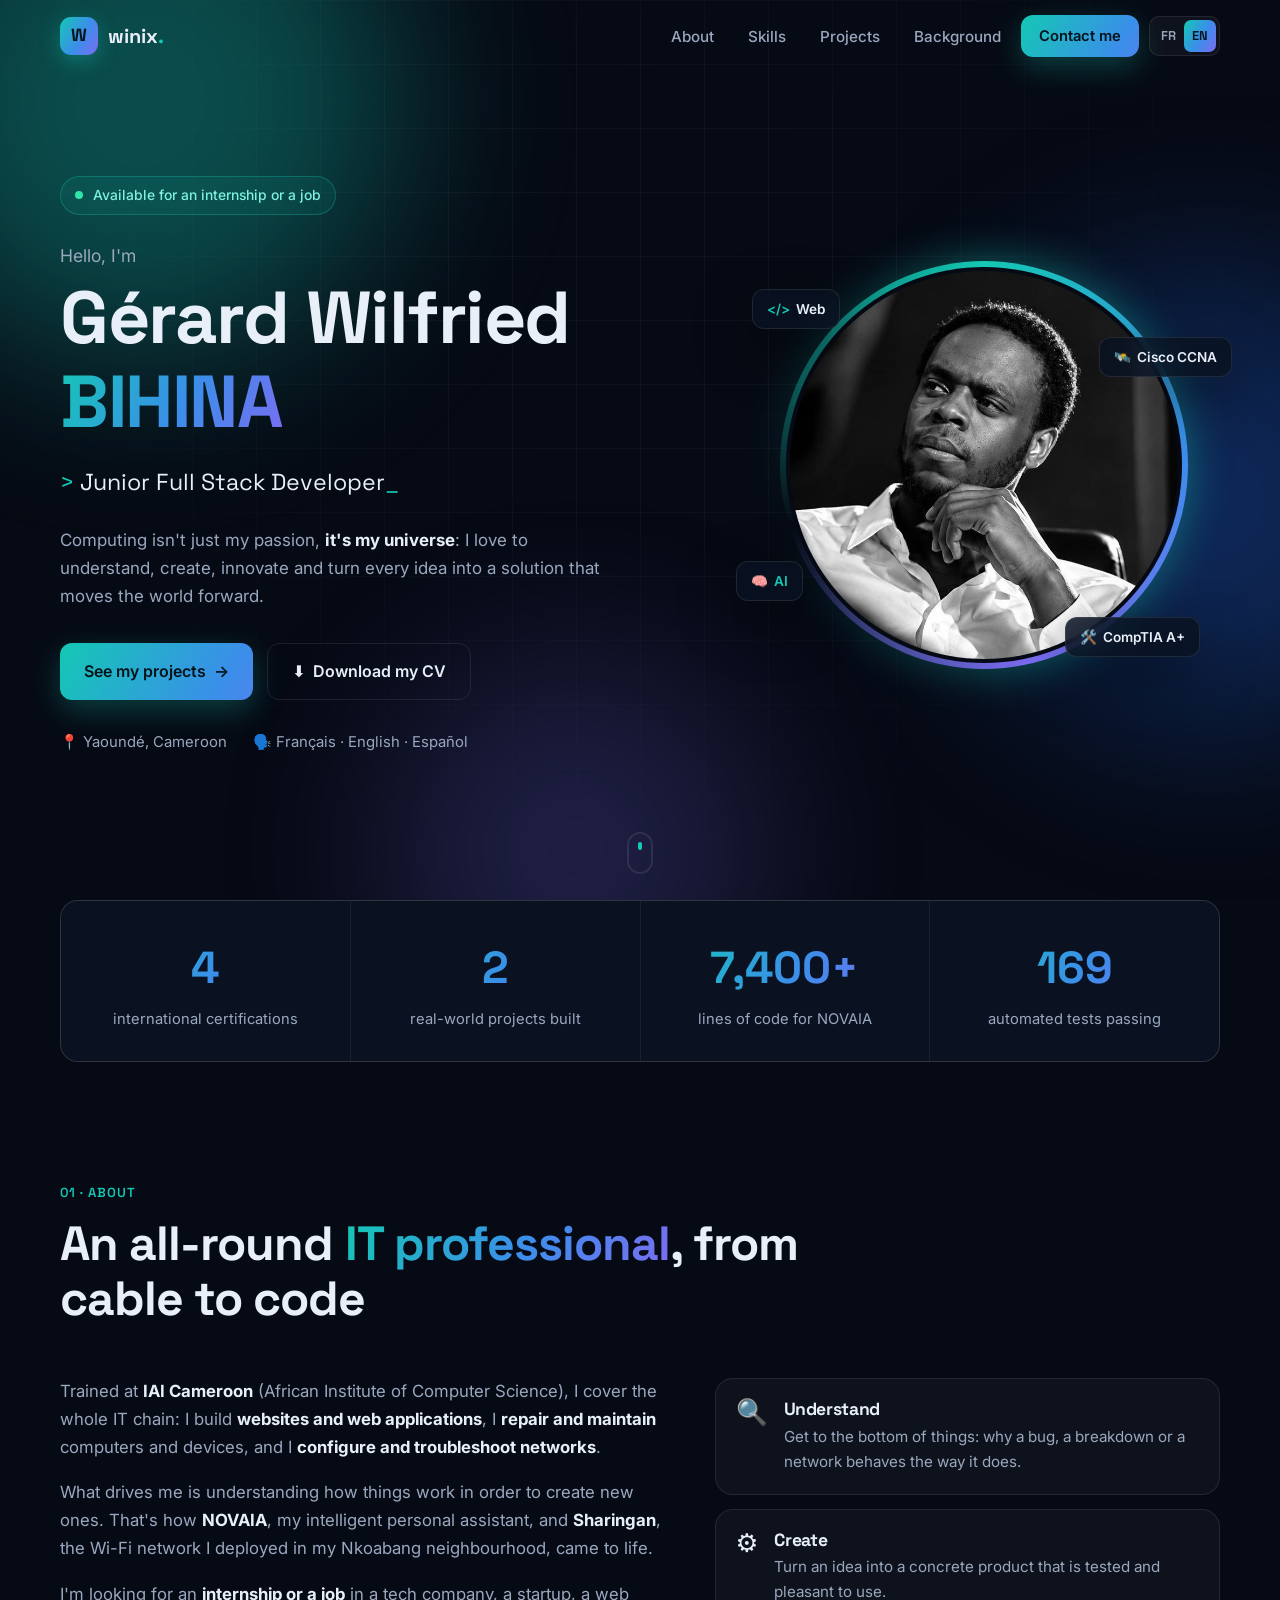
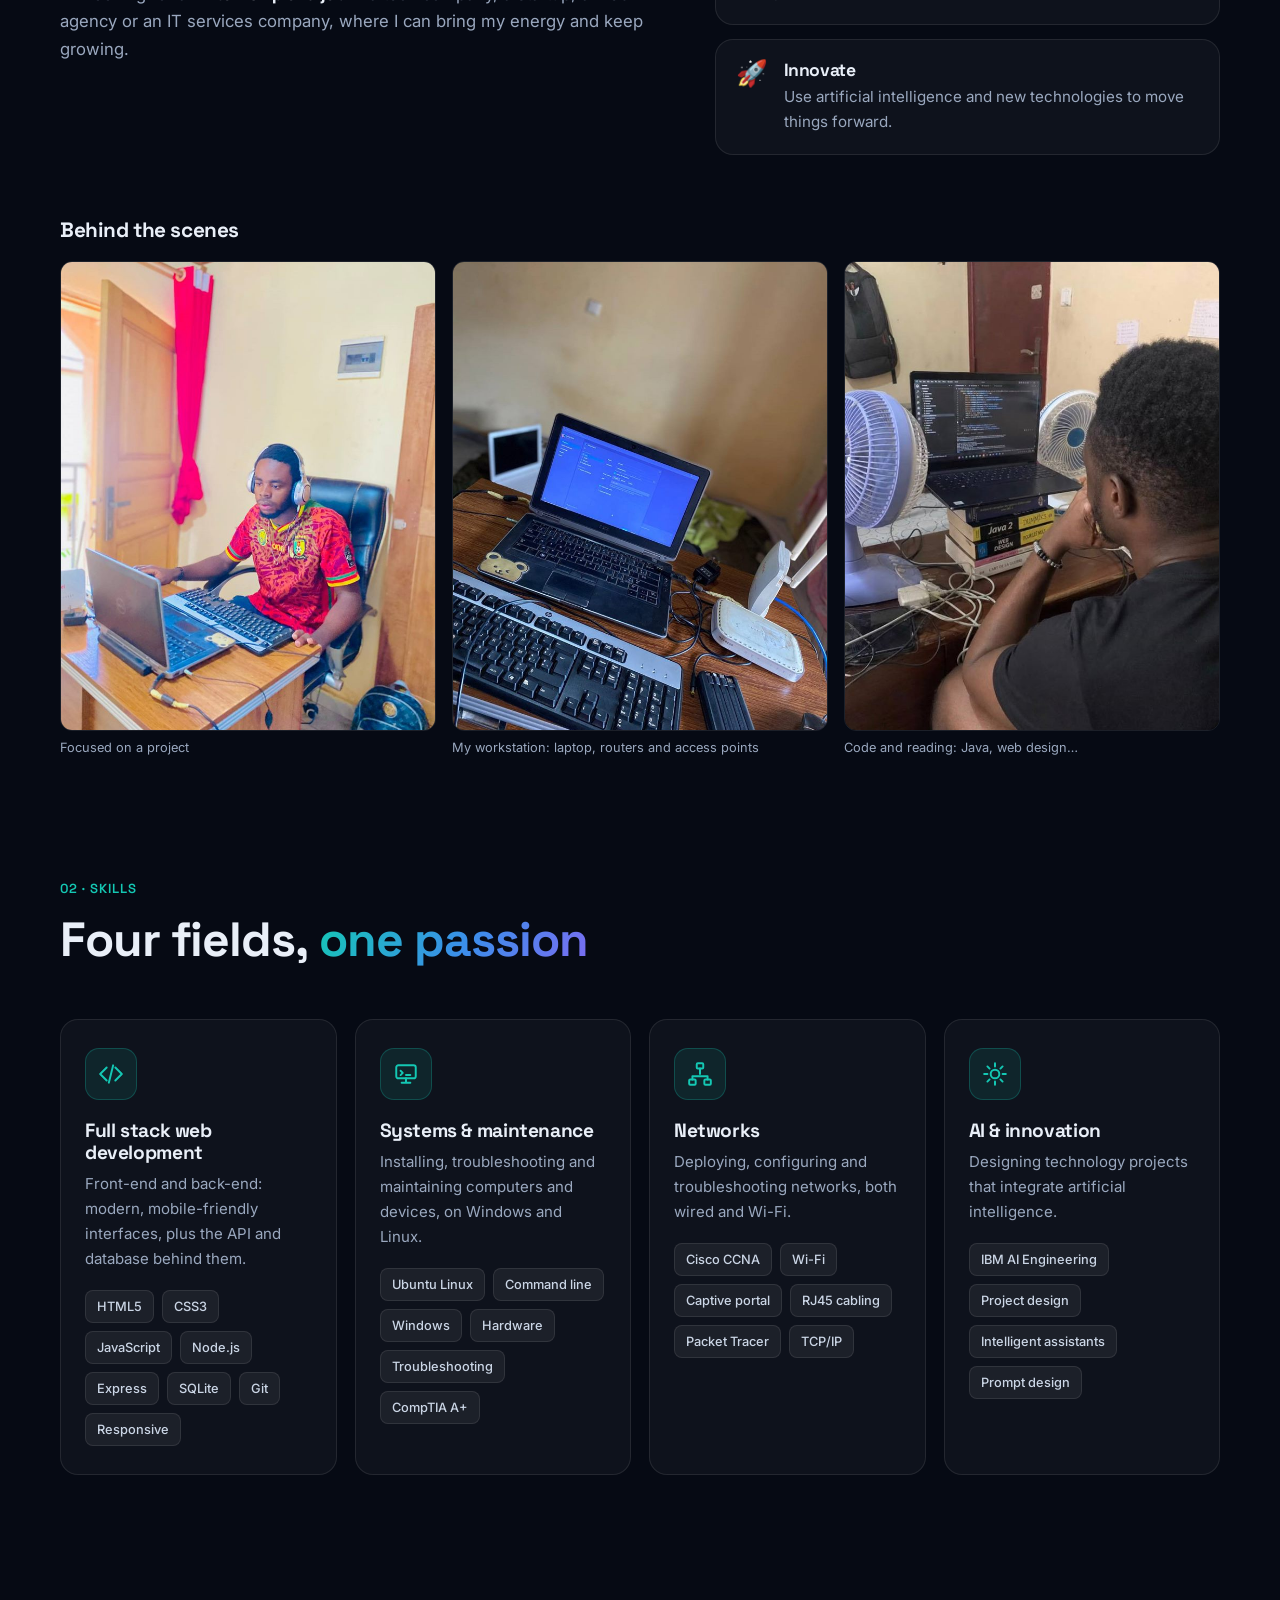
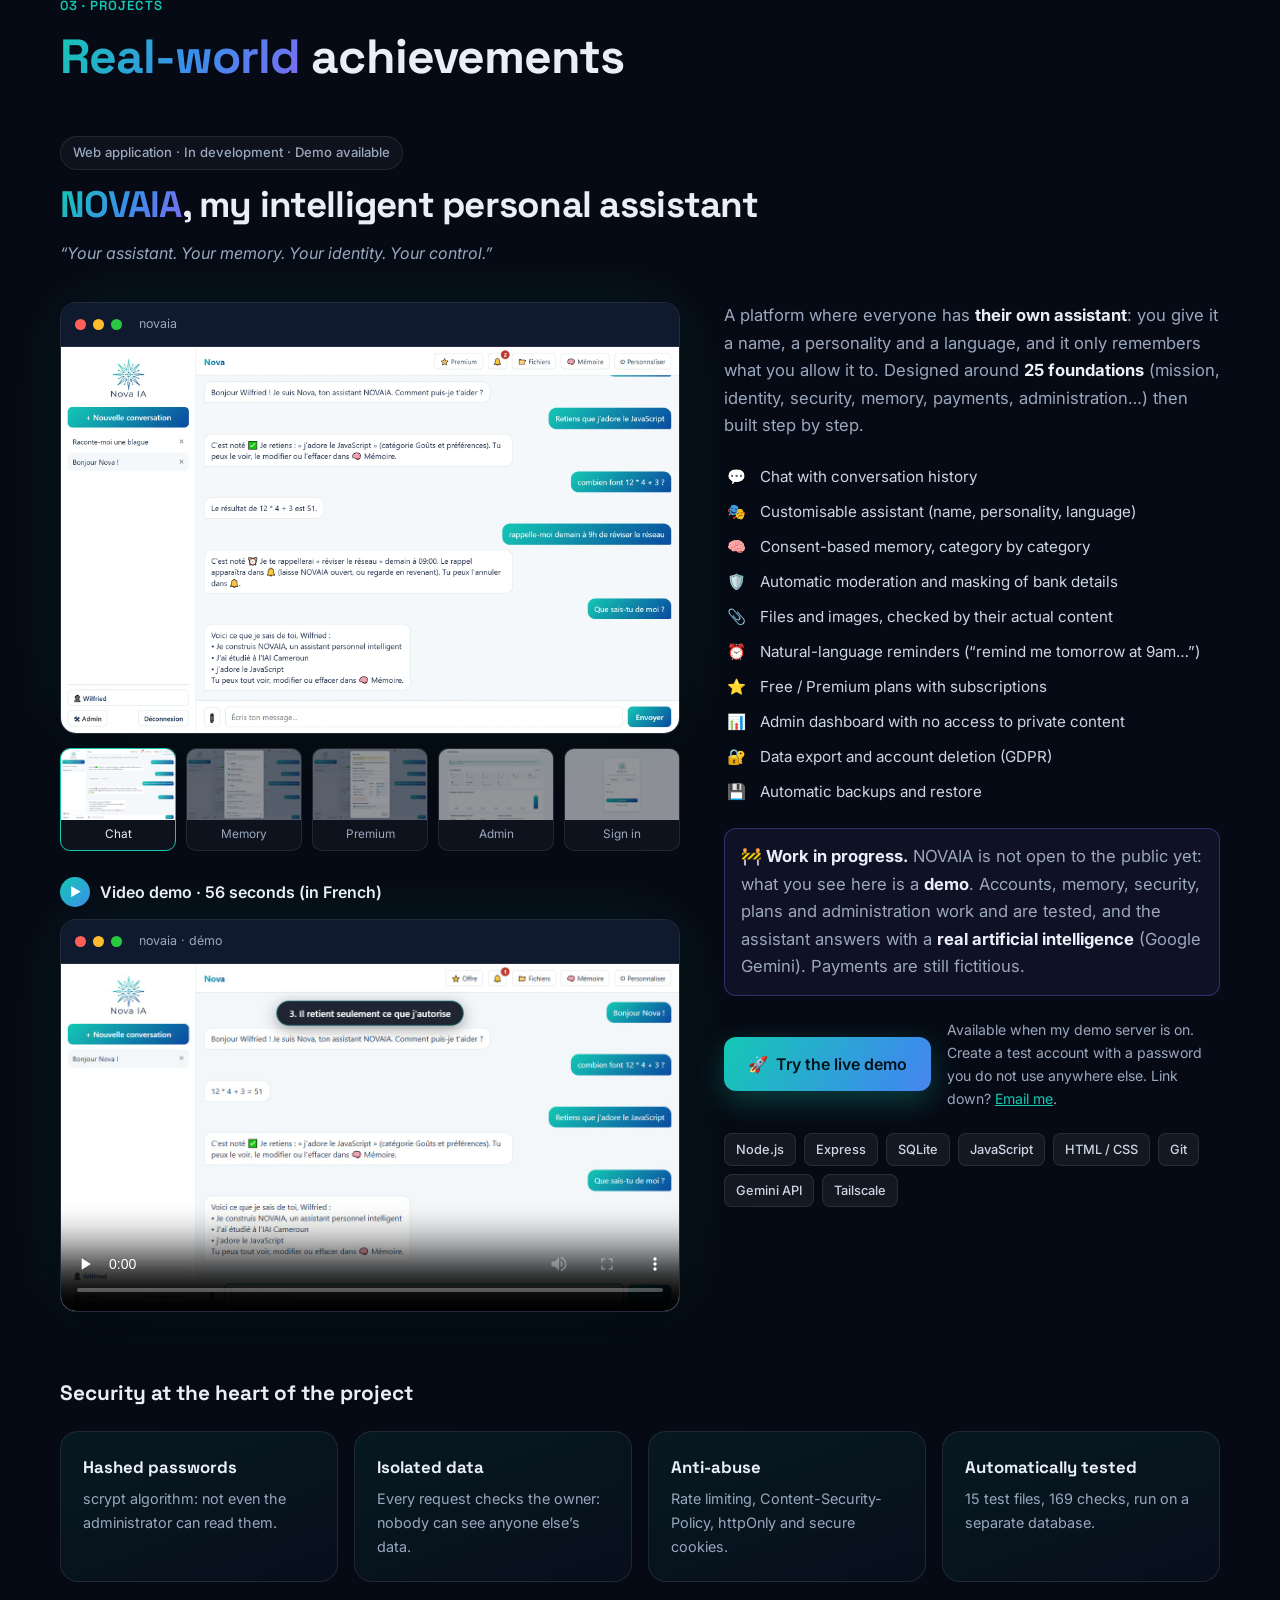
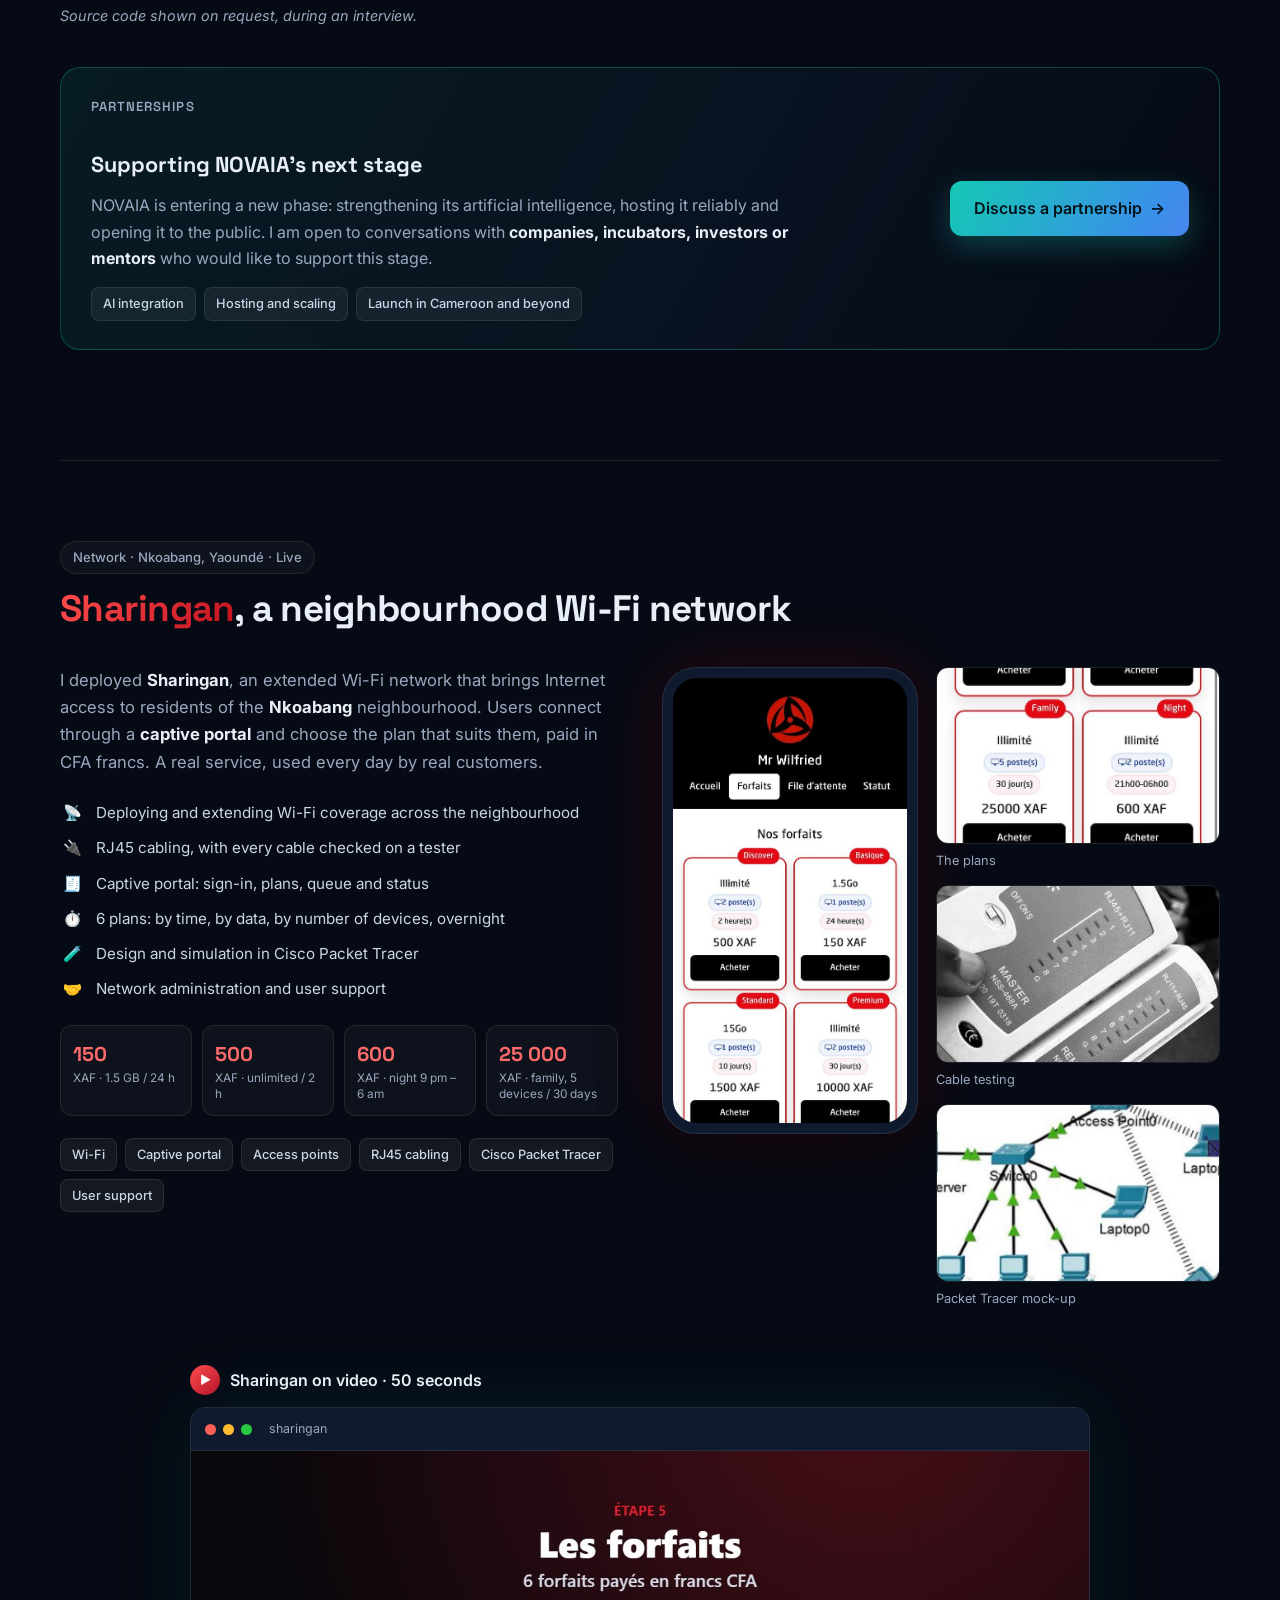
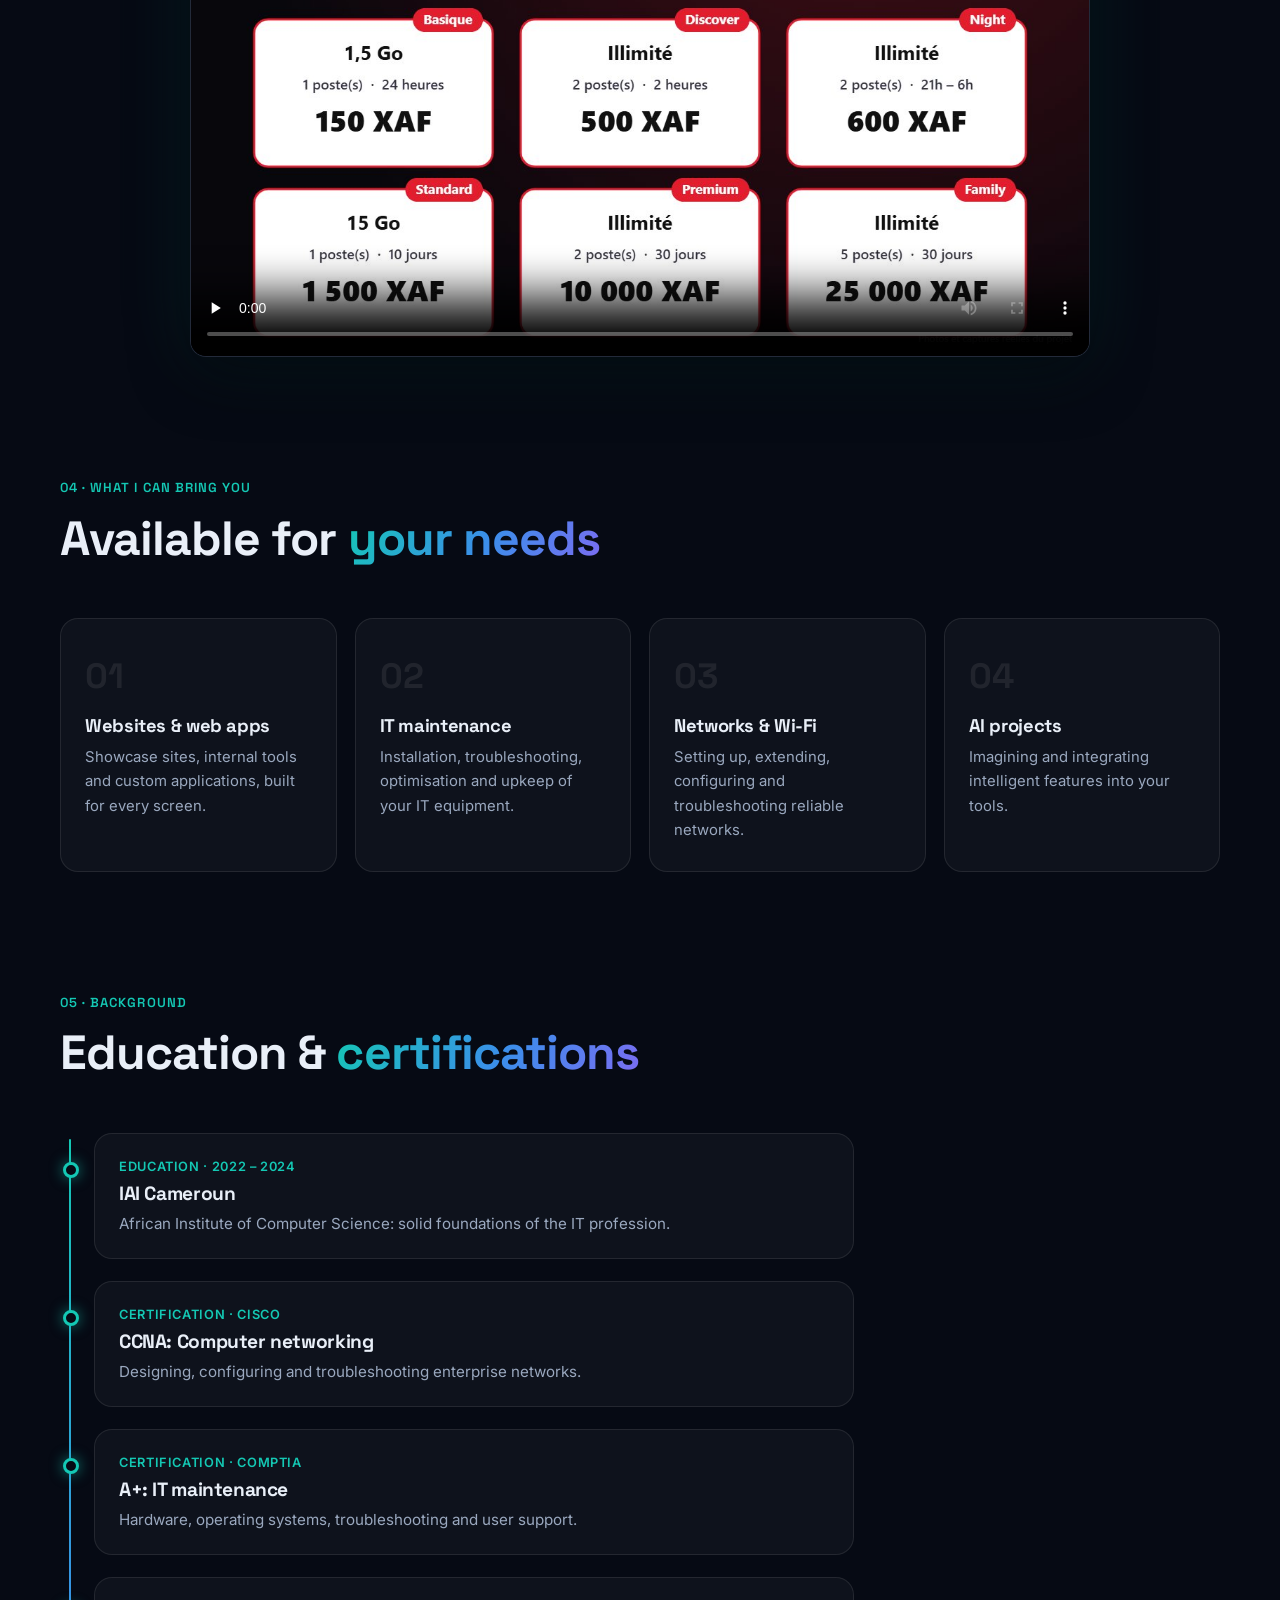
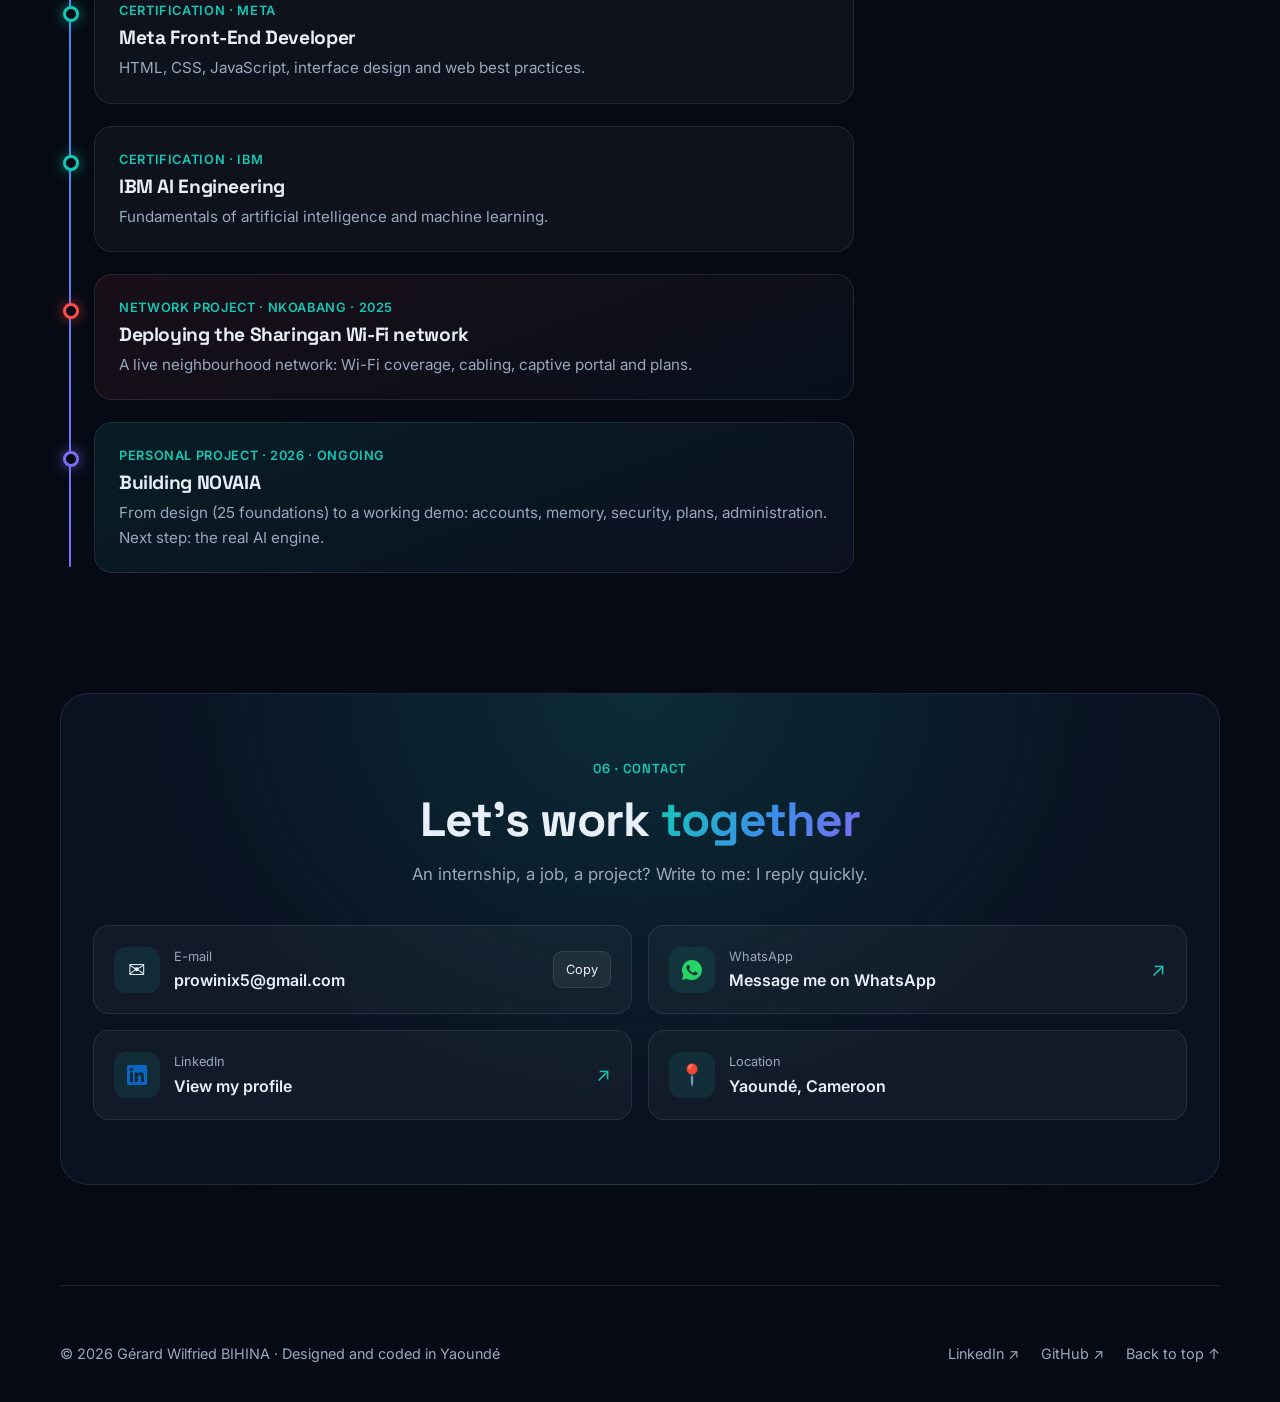
==== commit 8d14e6a2: "NOVAIA : vraie IA (Gemini) et bouton « Essayer la démo en direct » (adresse fixe) Co-Authored-By: Cl" ====
--- a/index.html
+++ b/index.html
@@ -267,14 +267,18 @@
             <p class="encart revele" data-i18n="novaia-ia">
               <strong>🚧 Projet en cours de développement.</strong> NOVAIA n'est pas encore ouvert au public : ce que vous
               voyez ici est une <strong>démonstration</strong>. Les comptes, la mémoire, la sécurité, les offres et
-              l'administration fonctionnent et sont testés, mais les réponses de l'assistant sont encore simulées et les
-              paiements sont fictifs, en attendant l'intégration du vrai moteur d'intelligence artificielle.
+              l'administration fonctionnent et sont testés, et l'assistant répond grâce à une <strong>vraie intelligence
+              artificielle</strong> (Gemini de Google). Les paiements, eux, sont encore fictifs.
             </p>
             <div class="demande-demo revele">
-              <a class="bouton bouton-contour" href="mailto:prowinix5@gmail.com?subject=Acc%C3%A8s%20%C3%A0%20la%20d%C3%A9mo%20NOVAIA" data-i18n-attr="href:demo-lien"><span aria-hidden="true">🔑</span> <span data-i18n="demo-bouton">Demander un accès à la démo en direct</span></a>
-              <p data-i18n="demo-texte">Sur demande, j'ouvre un accès temporaire pour tester NOVAIA vous-même.</p>
-            </div>
-            <ul class="puces revele"><li>Node.js</li><li>Express</li><li>SQLite</li><li>JavaScript</li><li>HTML / CSS</li><li>Git</li><li>Cloudflare Tunnel</li></ul>
+              <a class="bouton" href="https://novaia.tail4b27c1.ts.net" target="_blank" rel="noopener"><span aria-hidden="true">🚀</span> <span data-i18n="demo-bouton">Essayer la démo en direct</span></a>
+              <p data-i18n="demo-texte">
+                Disponible quand mon serveur de démonstration est allumé. Créez un compte de test avec un mot de passe que
+                vous n'utilisez nulle part ailleurs. Lien indisponible ?
+                <a href="mailto:prowinix5@gmail.com?subject=Acc%C3%A8s%20%C3%A0%20la%20d%C3%A9mo%20NOVAIA">Écrivez-moi</a>.
+              </p>
+            </div>
+            <ul class="puces revele"><li>Node.js</li><li>Express</li><li>SQLite</li><li>JavaScript</li><li>HTML / CSS</li><li>Git</li><li>Gemini API</li><li>Tailscale</li></ul>
           </div>
         </div>
 
@@ -294,7 +298,7 @@
             <p class="sur-titre" data-i18n="part-sur">Partenariats</p>
             <h4 id="titre-partenariat" data-i18n="part-titre">Accompagner la prochaine étape de NOVAIA</h4>
             <p data-i18n="part-p">
-              NOVAIA entre dans une nouvelle phase : intégrer le moteur d'intelligence artificielle, l'héberger de façon
+              NOVAIA entre dans une nouvelle phase : renforcer son intelligence artificielle, l'héberger de façon
               fiable et l'ouvrir au public. Je suis ouvert aux échanges avec des <strong>entreprises, incubateurs,
               investisseurs ou mentors</strong> qui souhaiteraient accompagner cette étape.
             </p>
--- a/css/style.css
+++ b/css/style.css
@@ -204,6 +204,7 @@
 .puces { display: flex; flex-wrap: wrap; gap: 8px; }
 .demande-demo { margin: 0 0 22px; display: flex; flex-wrap: wrap; align-items: center; gap: 10px 16px; }
 .demande-demo p { color: var(--texte-doux); font-size: 0.88rem; flex: 1 1 220px; }
+.demande-demo p a { color: var(--turquoise); text-decoration: underline; }
 .puces li { padding: 5px 11px; border-radius: 8px; font-size: 0.8rem; font-weight: 500; background: var(--surface-forte); border: 1px solid var(--bord); color: #cbd6e6; }
 
 /* ---------- Projet NOVAIA ---------- */
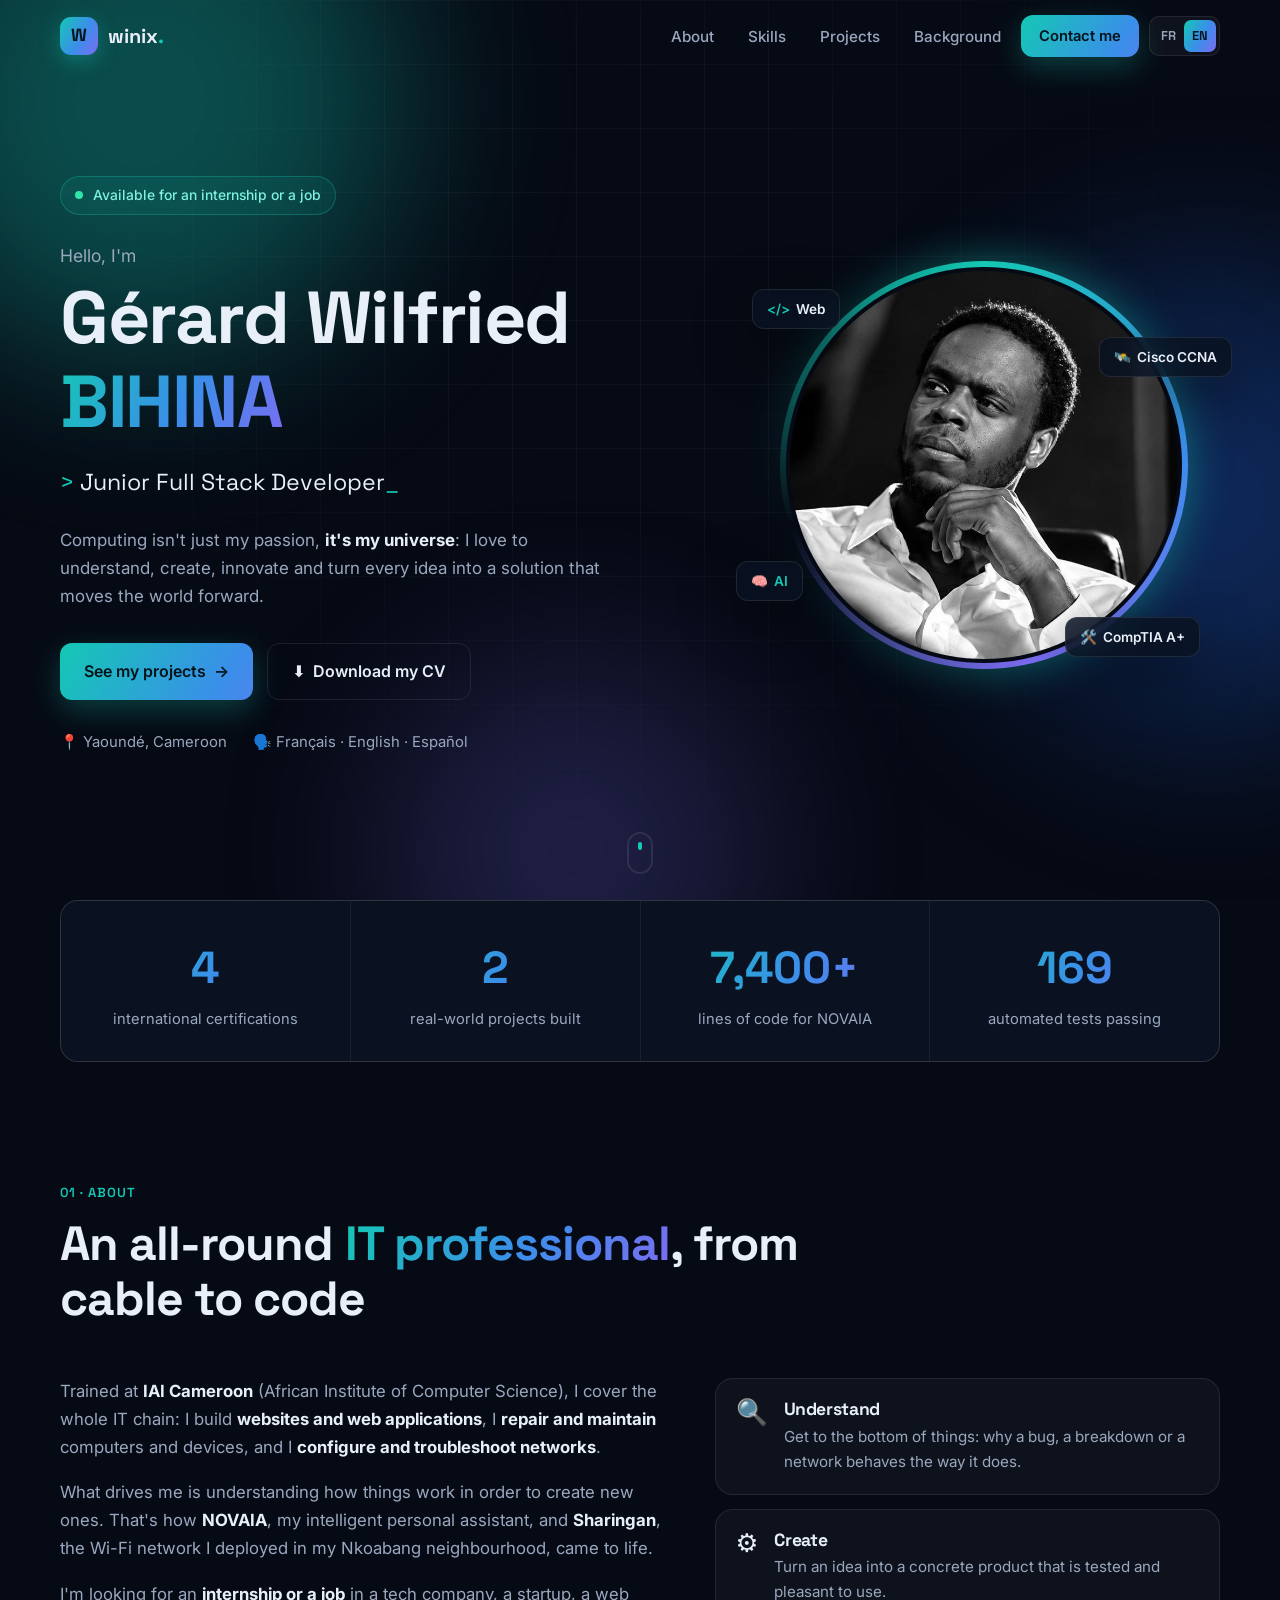
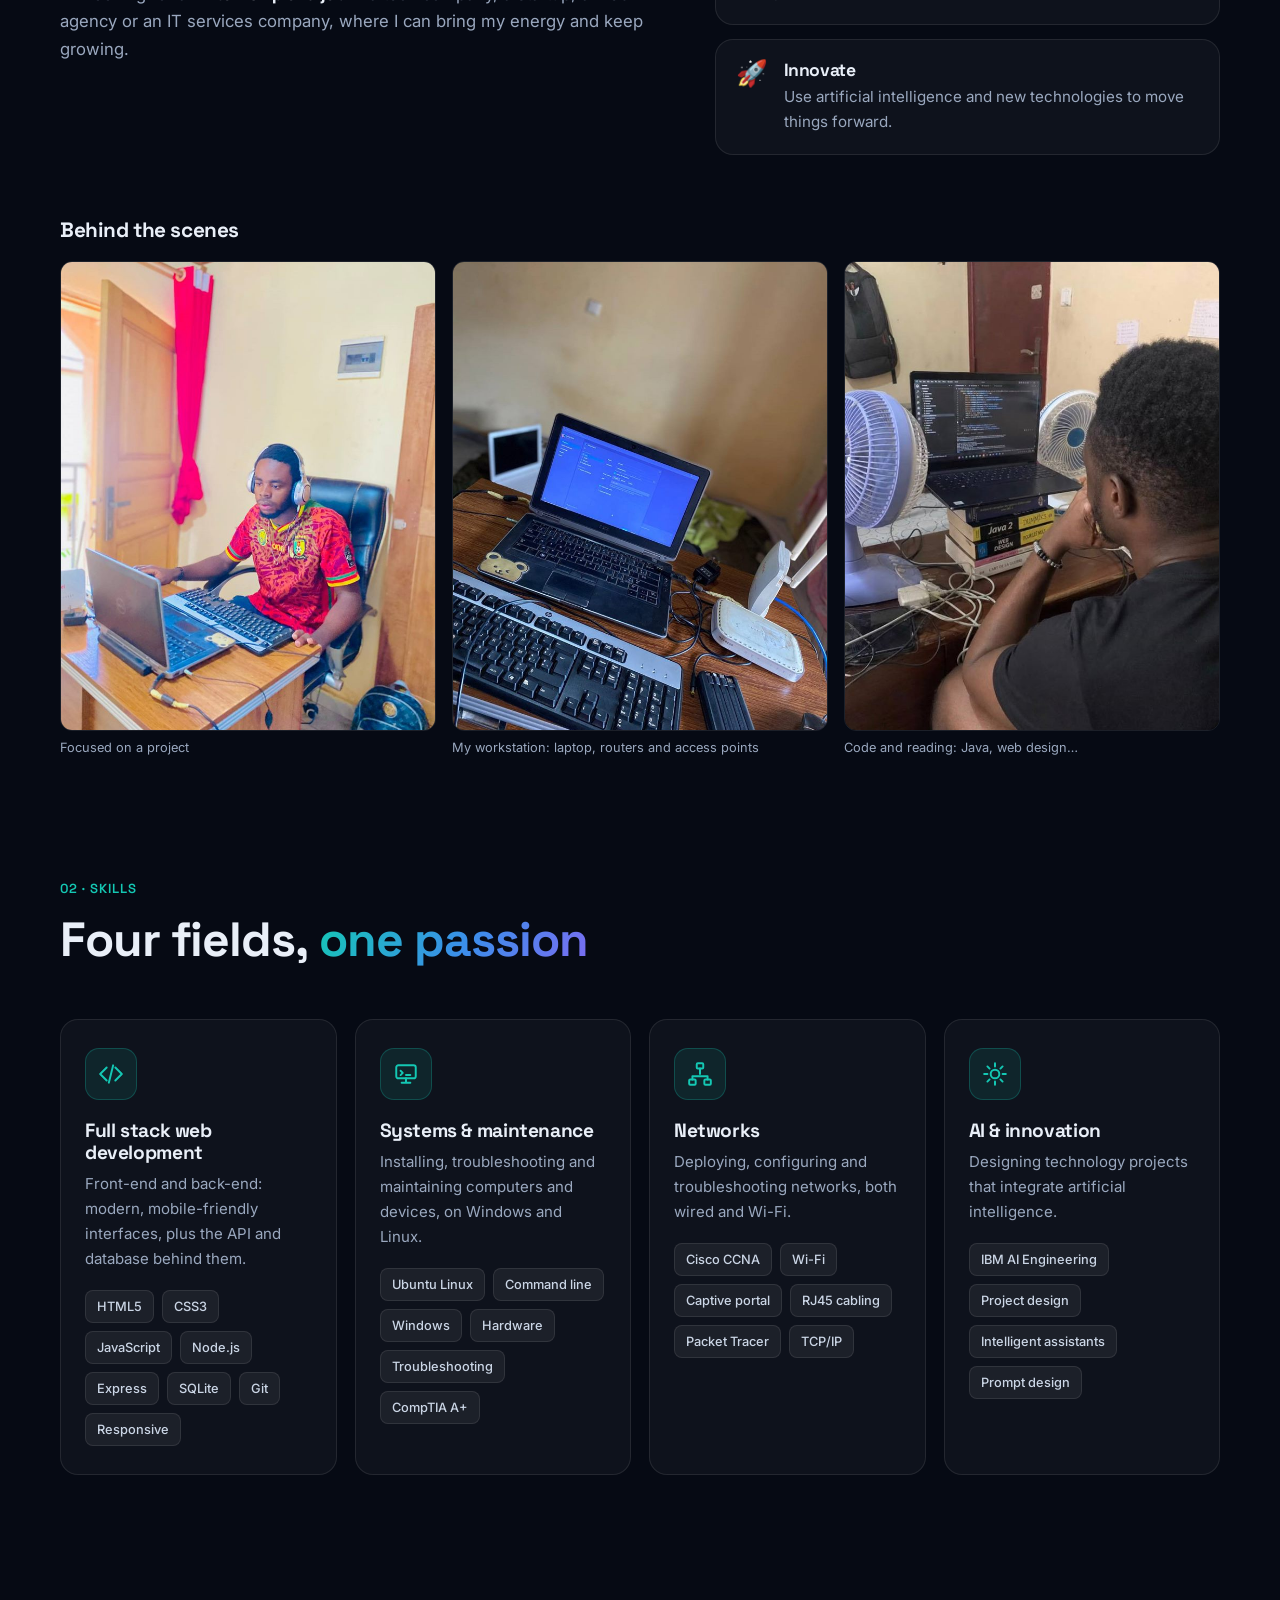
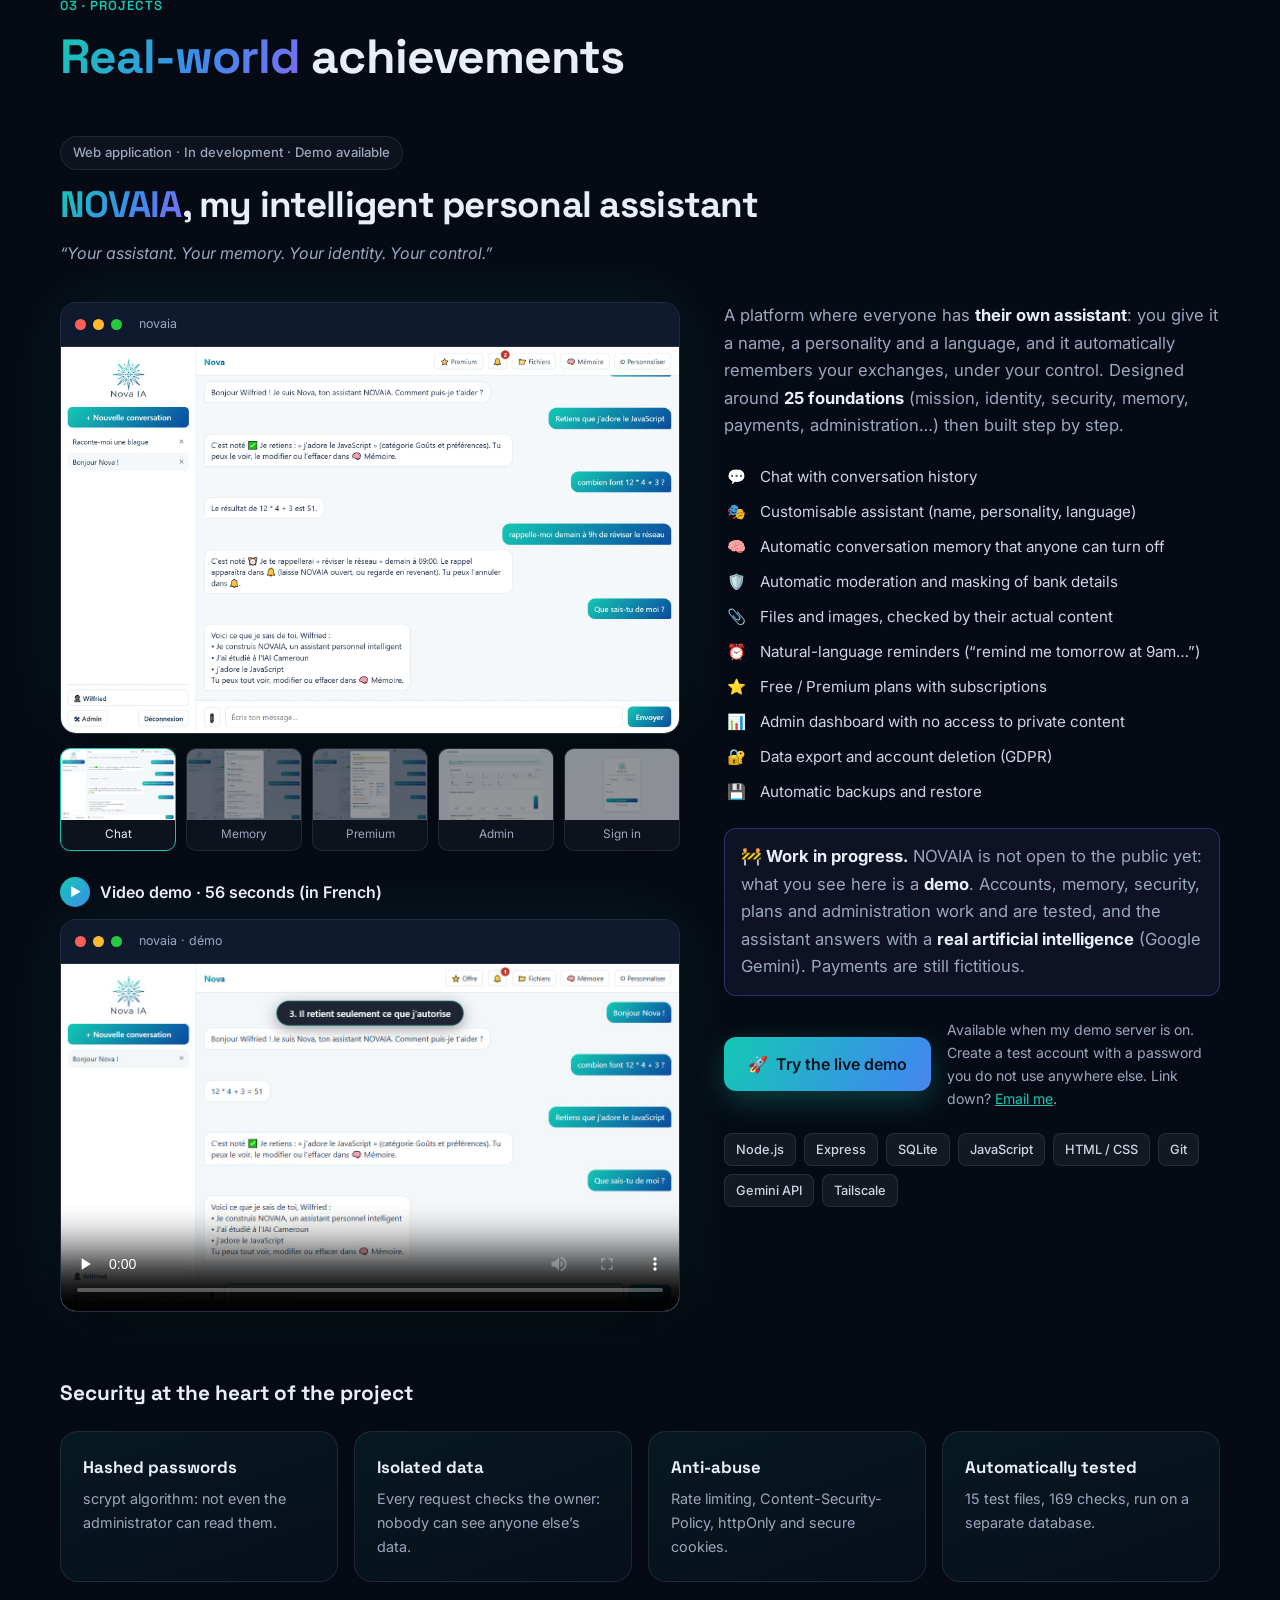
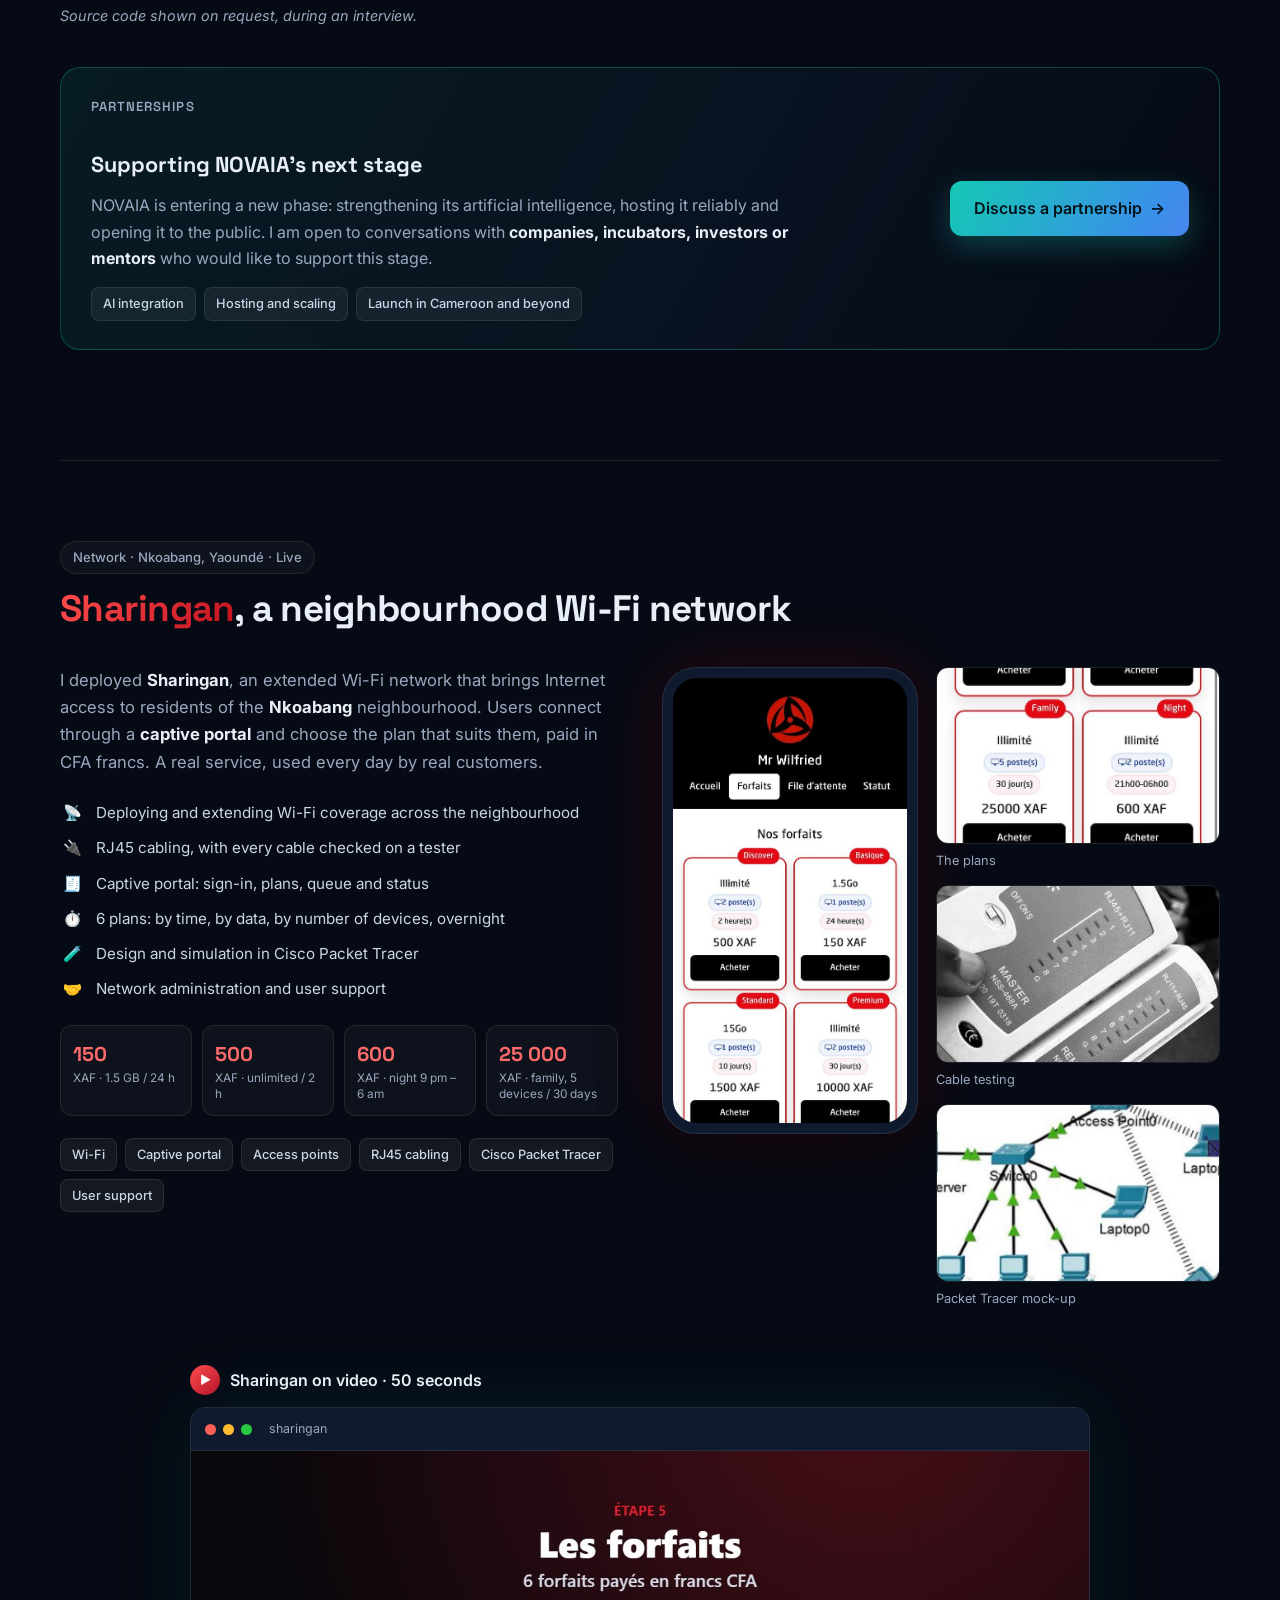
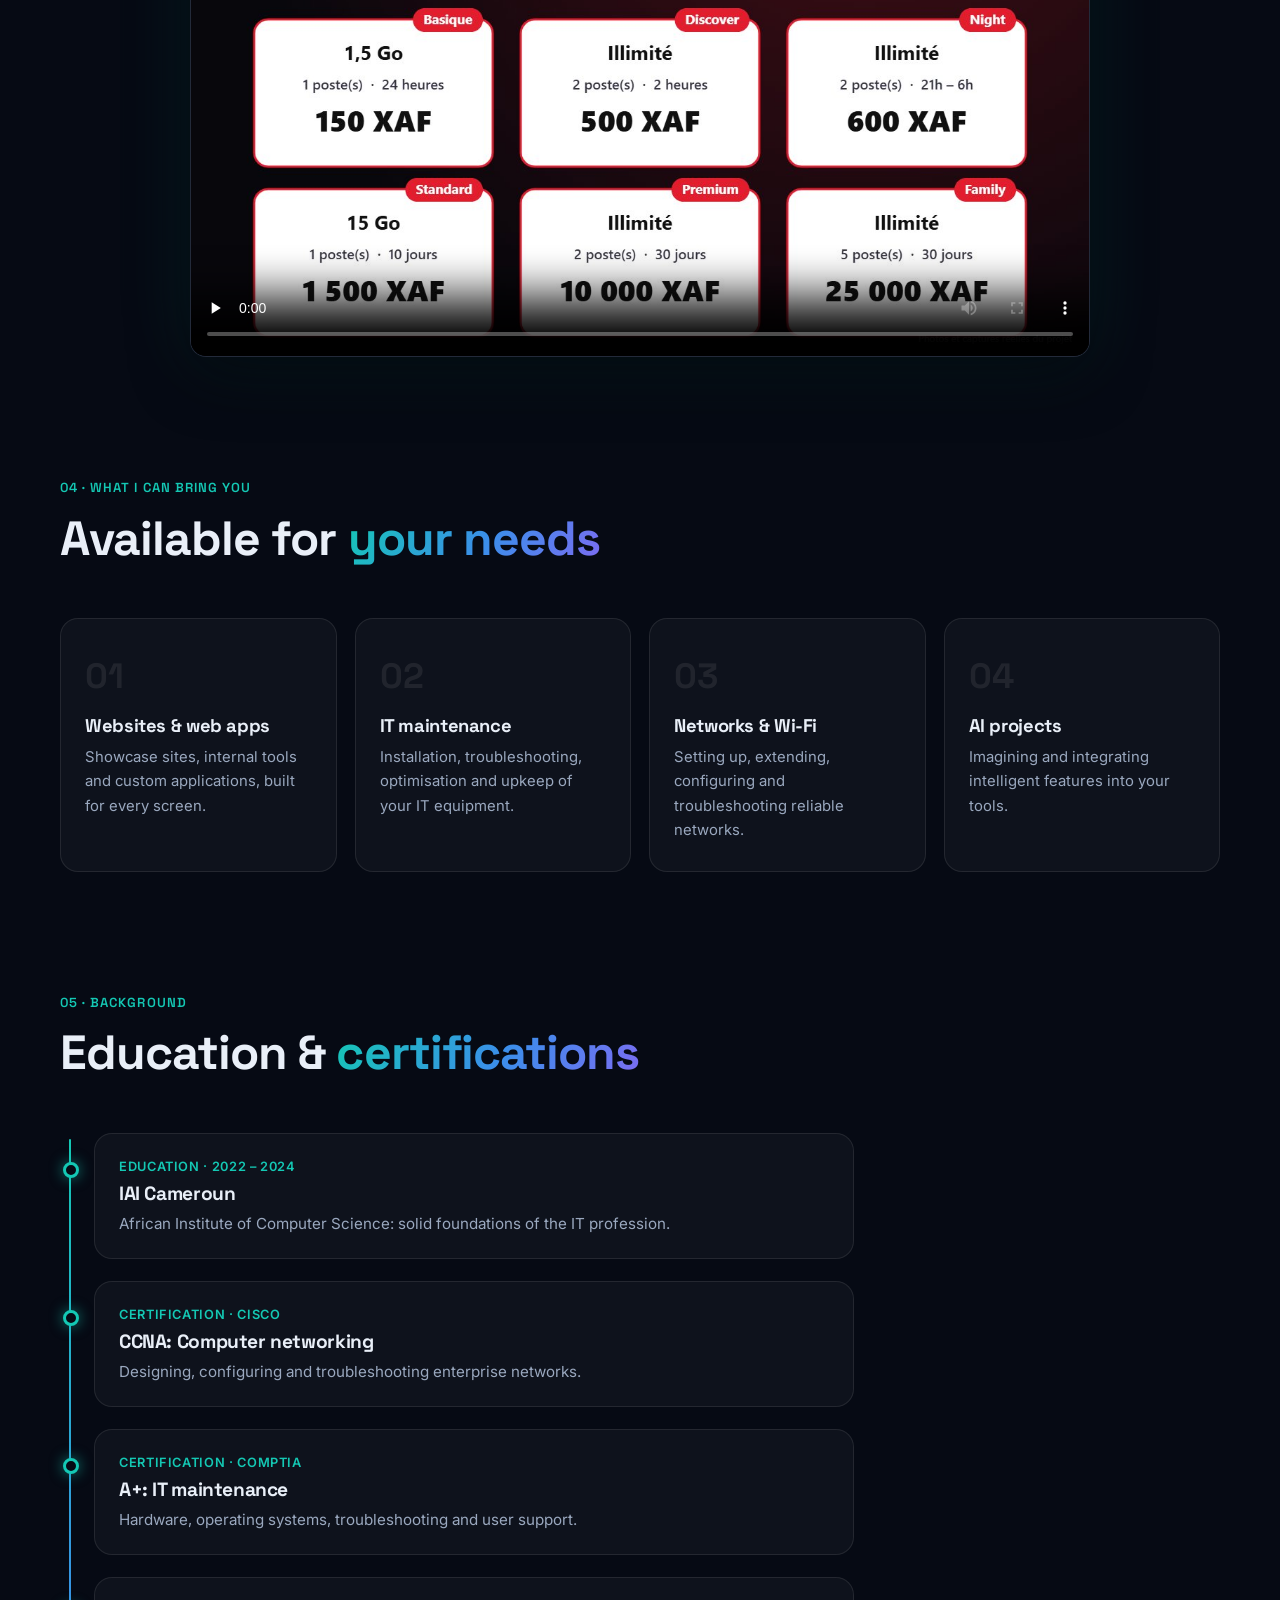
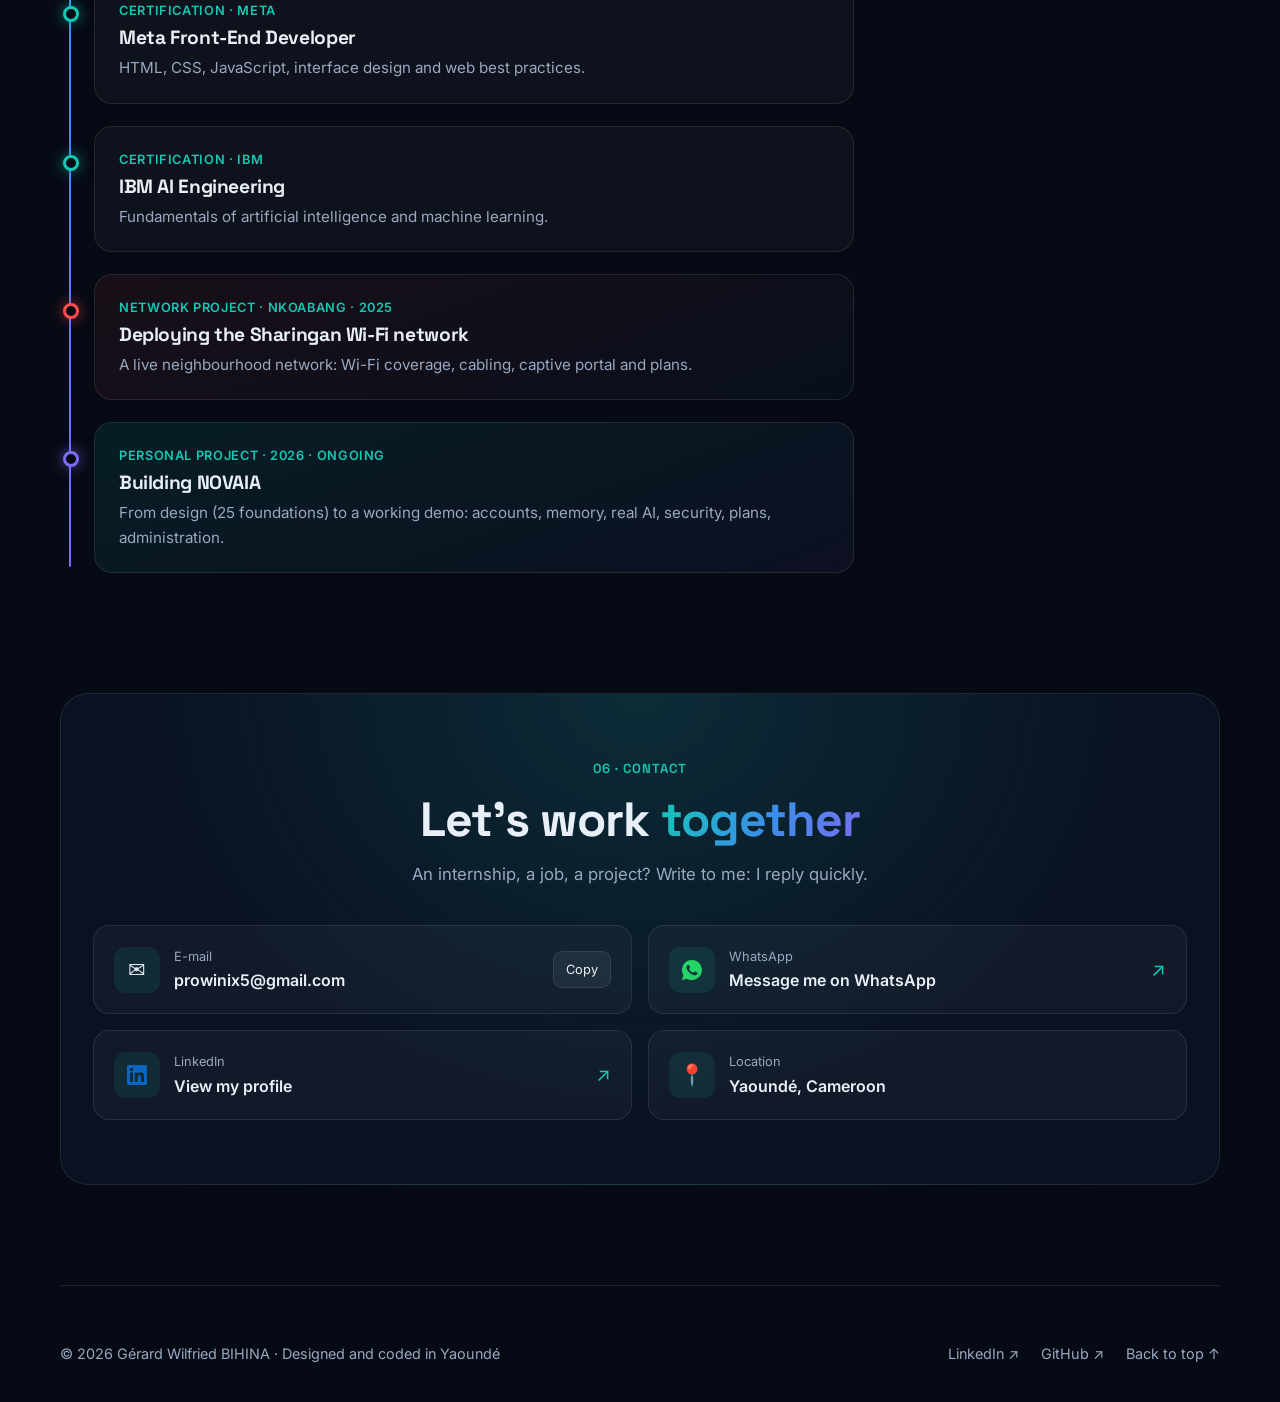
==== commit baea5639: "NOVAIA : mémoire automatique et vraie IA (site et CV) Co-Authored-By: Claude Opus 5.5 <noreply@anthr" ====
--- a/index.html
+++ b/index.html
@@ -230,7 +230,7 @@
             </div>
             <div class="vignettes" role="tablist" data-i18n-attr="aria-label:vignettes-aria" aria-label="Captures d'écran de NOVAIA">
               <button class="vignette active" role="tab" aria-selected="true" data-src="images/novaia-chat.webp" data-alt-fr="NOVAIA : une conversation avec l'assistant Nova" data-alt-en="NOVAIA: a conversation with the Nova assistant"><img src="images/novaia-chat.webp" alt="" loading="lazy"><span data-i18n="v-chat">Chat</span></button>
-              <button class="vignette" role="tab" aria-selected="false" data-src="images/novaia-memoire.webp" data-alt-fr="NOVAIA : la mémoire personnelle et les consentements" data-alt-en="NOVAIA: personal memory and consents"><img src="images/novaia-memoire.webp" alt="" loading="lazy"><span data-i18n="v-memoire">Mémoire</span></button>
+              <button class="vignette" role="tab" aria-selected="false" data-src="images/novaia-memoire.webp" data-alt-fr="NOVAIA : la mémoire personnelle" data-alt-en="NOVAIA: personal memory"><img src="images/novaia-memoire.webp" alt="" loading="lazy"><span data-i18n="v-memoire">Mémoire</span></button>
               <button class="vignette" role="tab" aria-selected="false" data-src="images/novaia-offre.webp" data-alt-fr="NOVAIA : l'offre Gratuit / Premium" data-alt-en="NOVAIA: Free / Premium plans"><img src="images/novaia-offre.webp" alt="" loading="lazy"><span>Premium</span></button>
               <button class="vignette" role="tab" aria-selected="false" data-src="images/novaia-admin.webp" data-alt-fr="NOVAIA : le tableau de bord administrateur" data-alt-en="NOVAIA: the admin dashboard"><img src="images/novaia-admin.webp" alt="" loading="lazy"><span>Admin</span></button>
               <button class="vignette" role="tab" aria-selected="false" data-src="images/novaia-connexion.webp" data-alt-fr="NOVAIA : l'écran de connexion" data-alt-en="NOVAIA: the sign-in screen"><img src="images/novaia-connexion.webp" alt="" loading="lazy"><span data-i18n="v-connexion">Connexion</span></button>
@@ -249,13 +249,13 @@
           <div class="projet-texte">
             <p class="revele" data-i18n="novaia-p">
               Une plateforme où chacun possède <strong>son propre assistant</strong> : on lui donne un nom, une personnalité,
-              une langue, et il retient seulement ce qu'on l'autorise à retenir. Conçu en <strong>25 fondations</strong>
+              une langue, et il se souvient automatiquement de vos échanges, sous votre contrôle. Conçu en <strong>25 fondations</strong>
               (mission, identité, sécurité, mémoire, paiements, administration…) puis construit étape par étape.
             </p>
             <ul class="fonctions">
               <li class="revele"><span aria-hidden="true">💬</span> <span data-i18n="f1">Chat avec historique des conversations</span></li>
               <li class="revele"><span aria-hidden="true">🎭</span> <span data-i18n="f2">Assistant personnalisable (nom, personnalité, langue)</span></li>
-              <li class="revele"><span aria-hidden="true">🧠</span> <span data-i18n="f3">Mémoire avec consentement, catégorie par catégorie</span></li>
+              <li class="revele"><span aria-hidden="true">🧠</span> <span data-i18n="f3">Mémoire automatique des conversations, que chacun peut désactiver</span></li>
               <li class="revele"><span aria-hidden="true">🛡️</span> <span data-i18n="f4">Modération automatique et masquage des données bancaires</span></li>
               <li class="revele"><span aria-hidden="true">📎</span> <span data-i18n="f5">Fichiers et images, vérifiés par leur contenu</span></li>
               <li class="revele"><span aria-hidden="true">⏰</span> <span data-i18n="f6">Rappels en langage naturel (« rappelle-moi demain à 9h… »)</span></li>
@@ -435,7 +435,7 @@
           <span class="etape-point" aria-hidden="true"></span>
           <p class="etape-type" data-i18n="e7-type">Projet personnel · 2026 · En cours</p>
           <h3 data-i18n="e7-titre">Création de NOVAIA</h3>
-          <p data-i18n="e7">De la conception (25 fondations) à une démo qui fonctionne : comptes, mémoire, sécurité, offres, administration. Prochaine étape : le vrai moteur d'IA.</p>
+          <p data-i18n="e7">De la conception (25 fondations) à une démo qui fonctionne : comptes, mémoire, vraie IA, sécurité, offres, administration.</p>
         </li>
       </ol>
     </section>
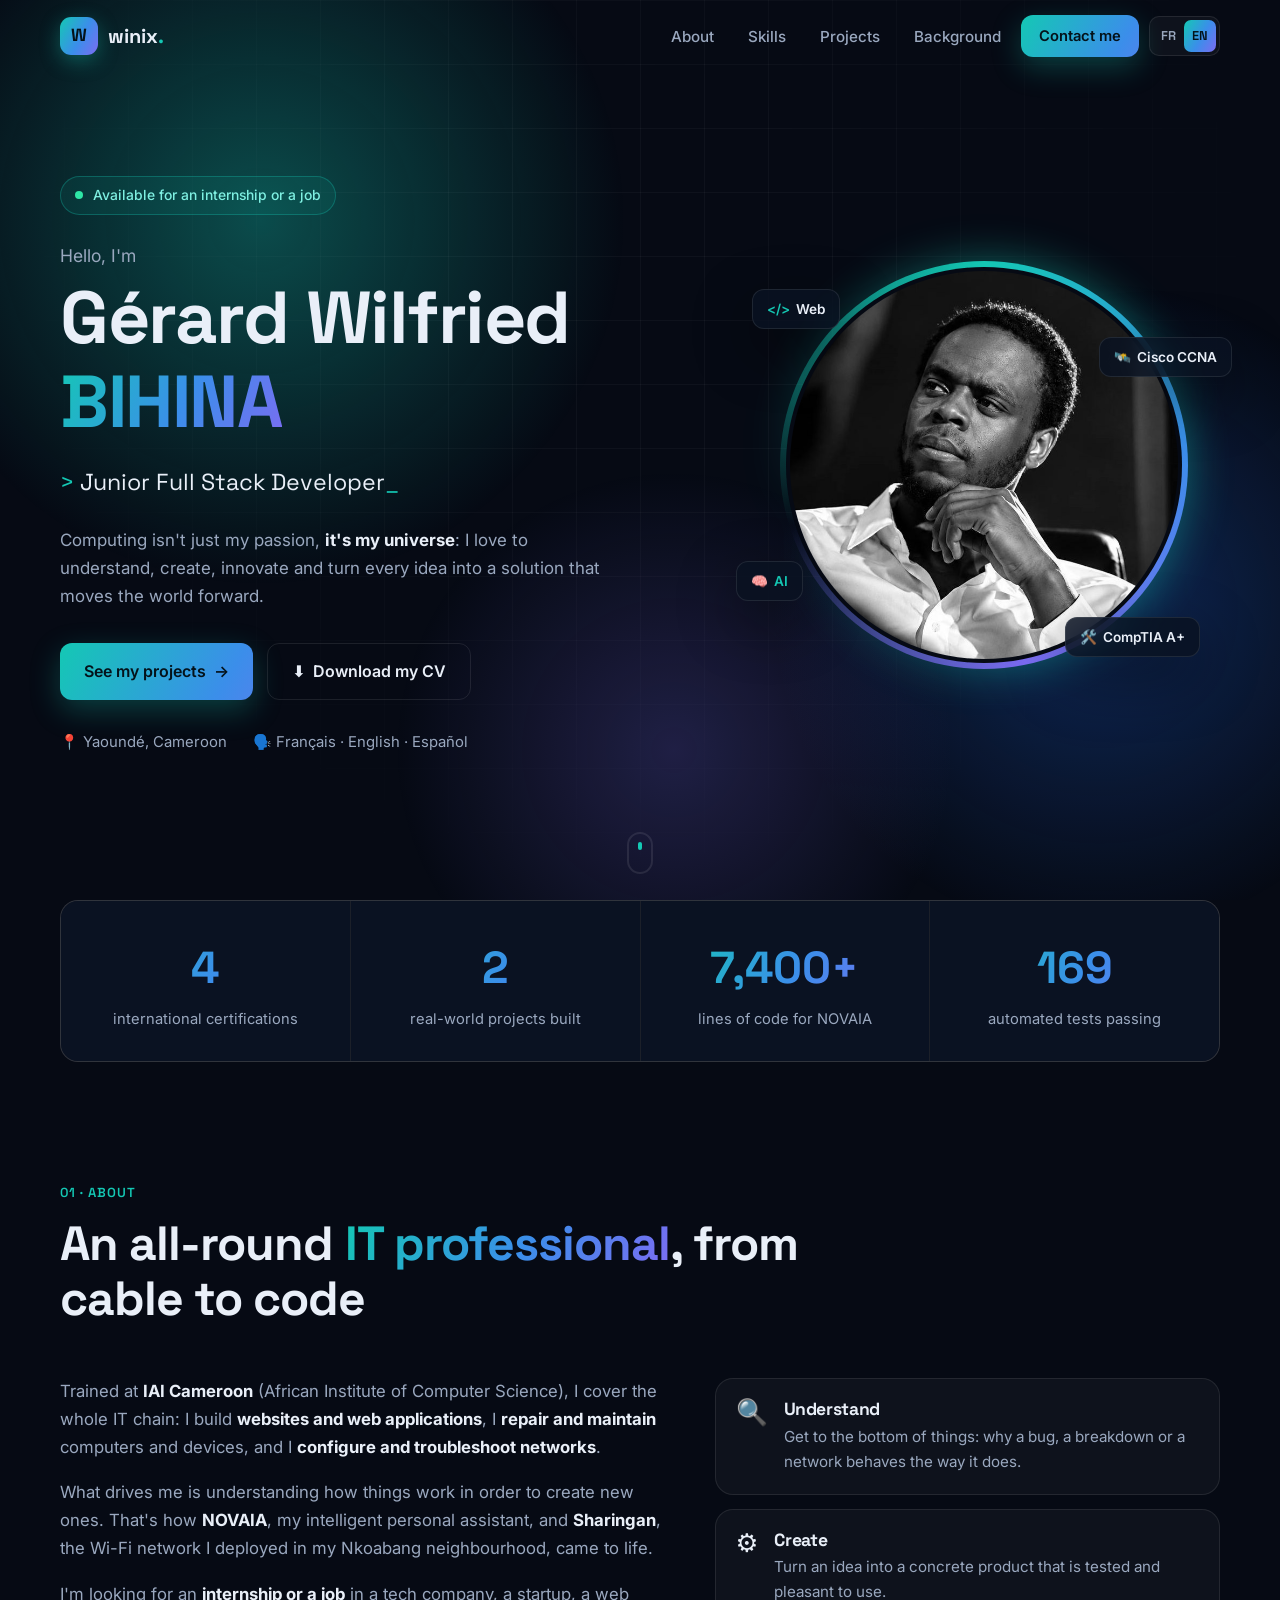
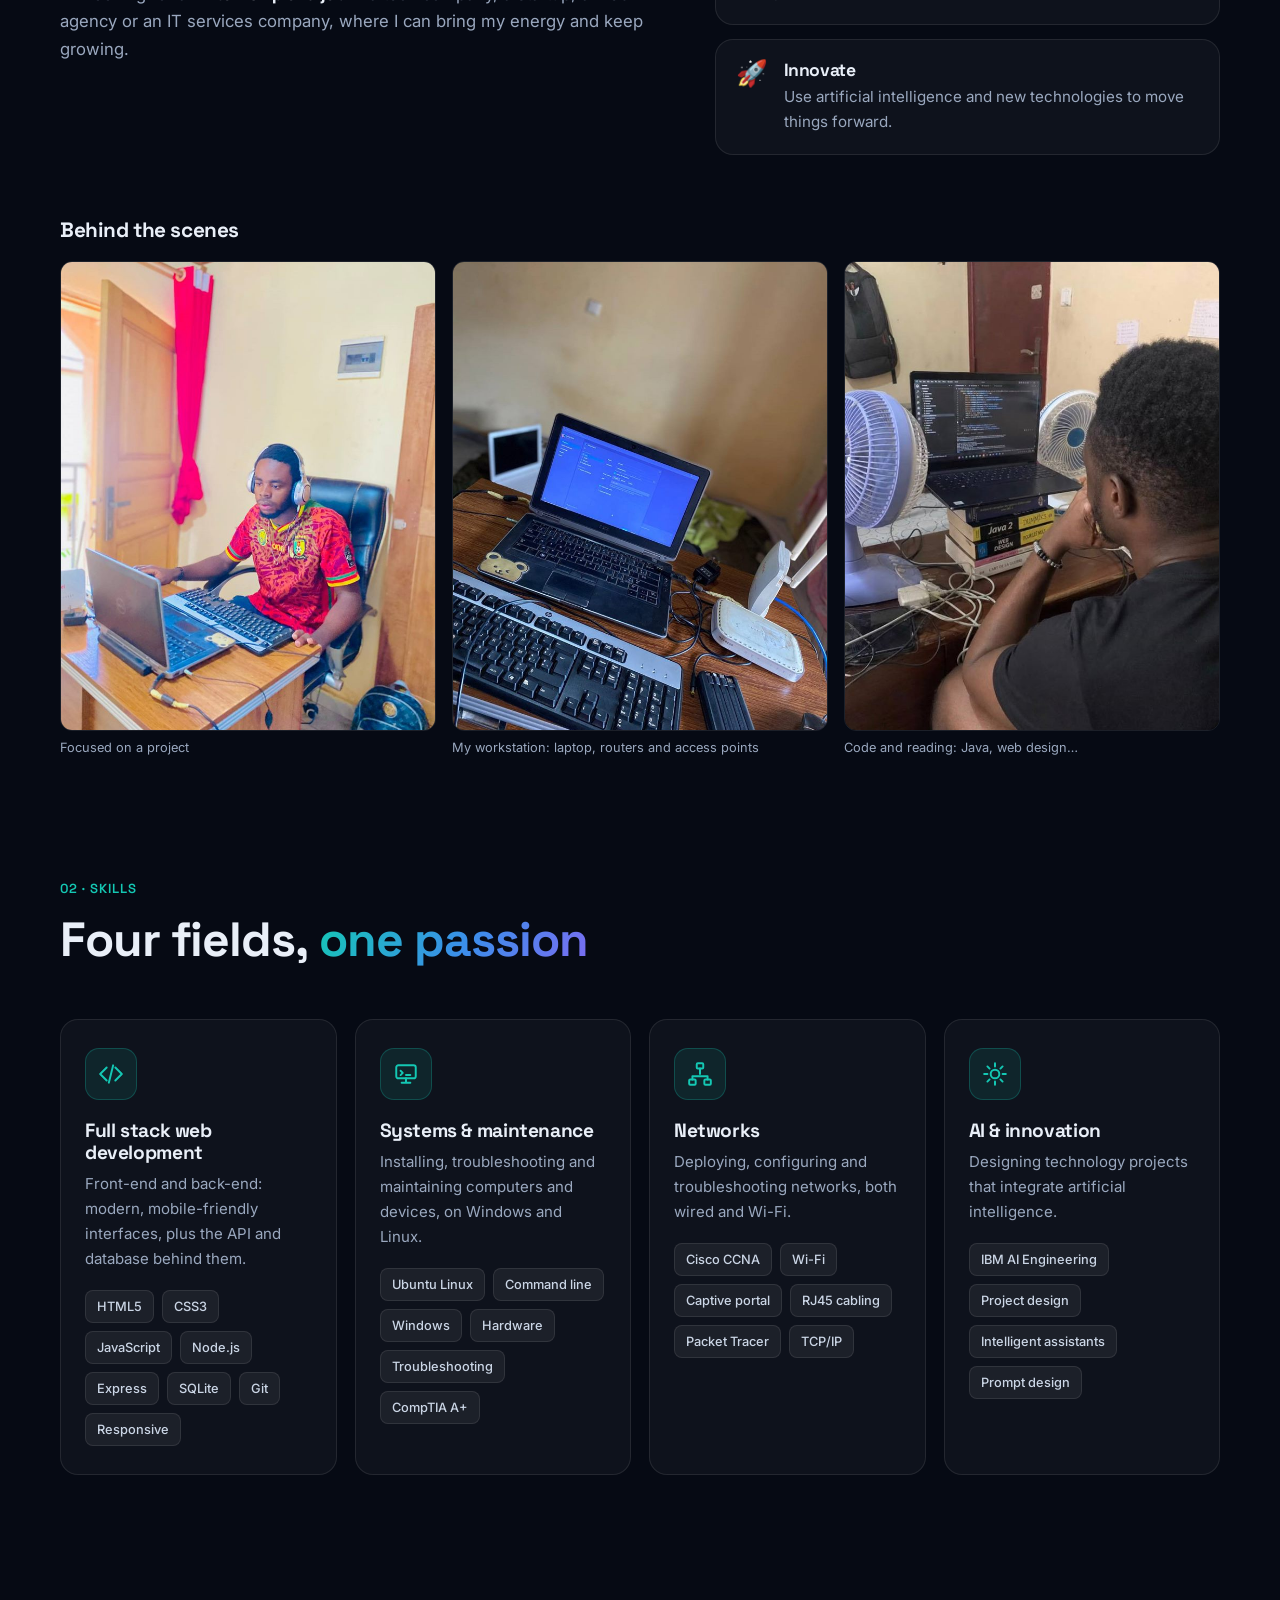
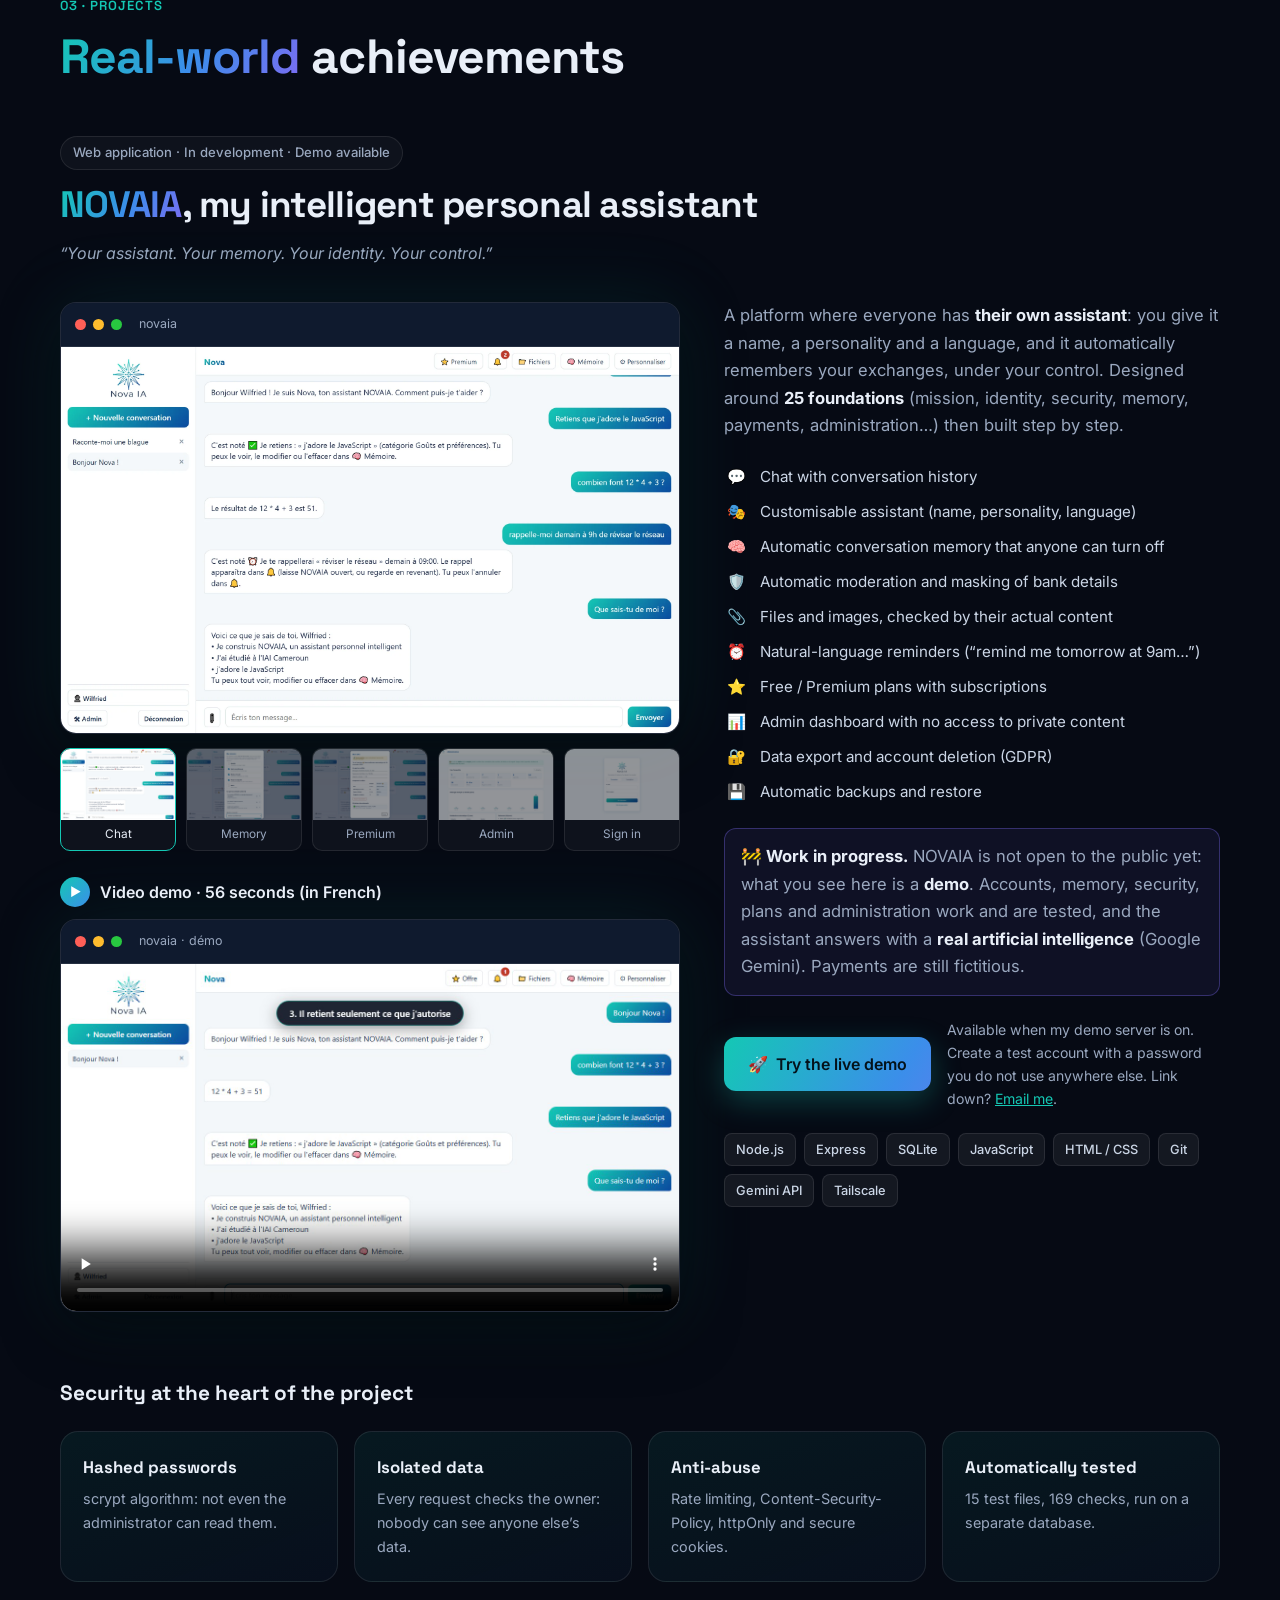
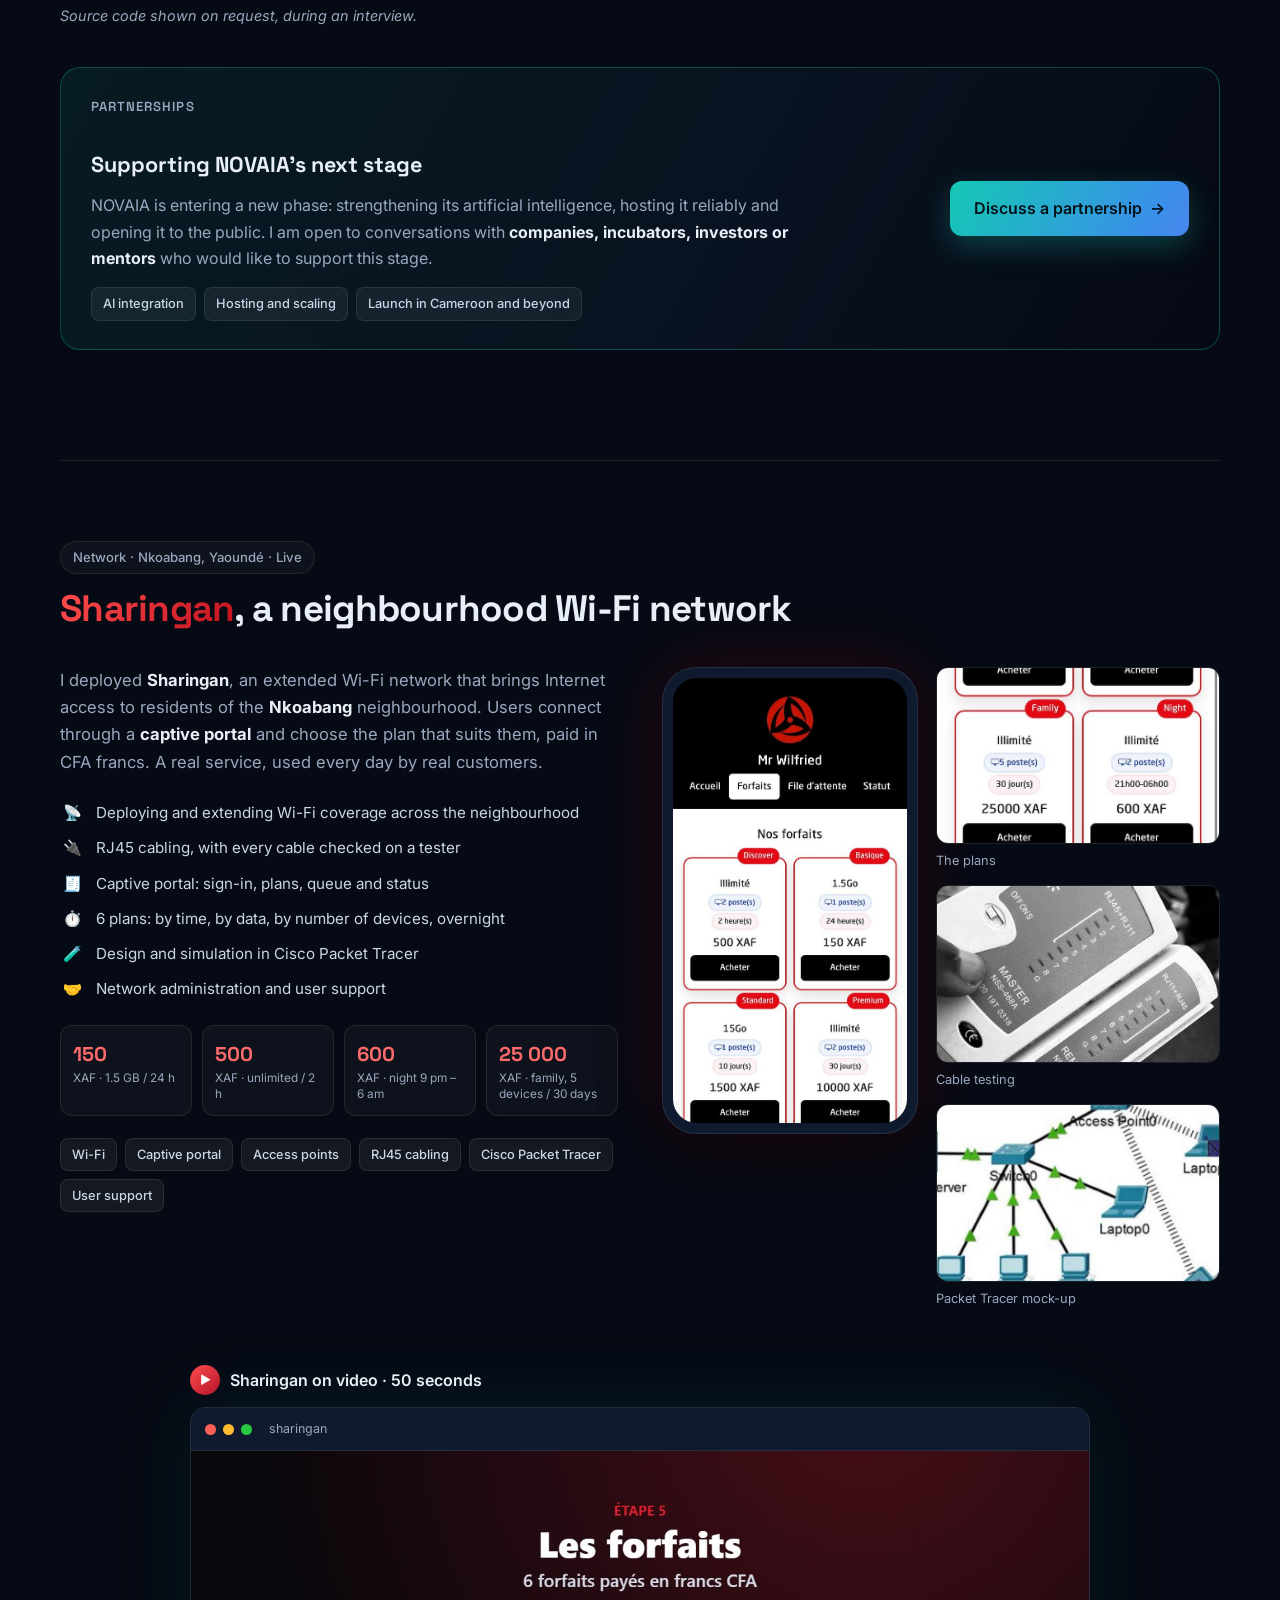
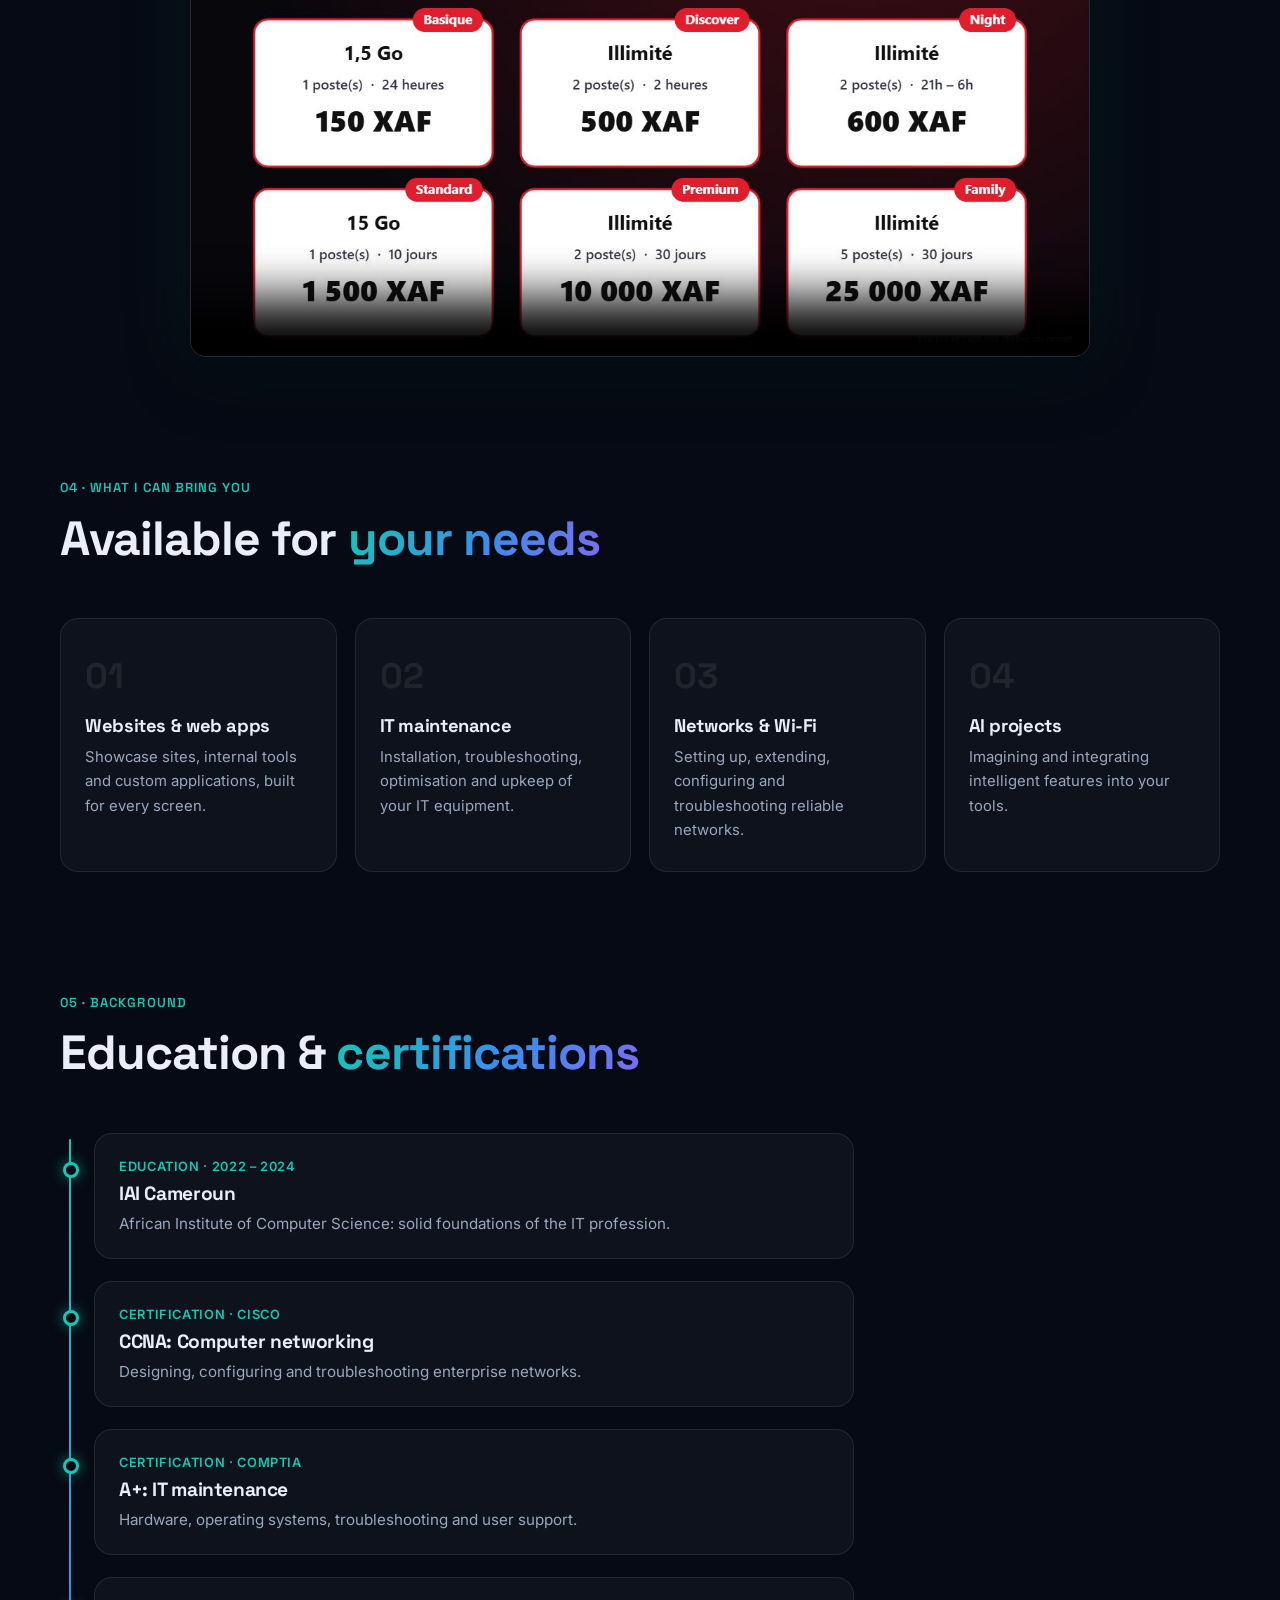
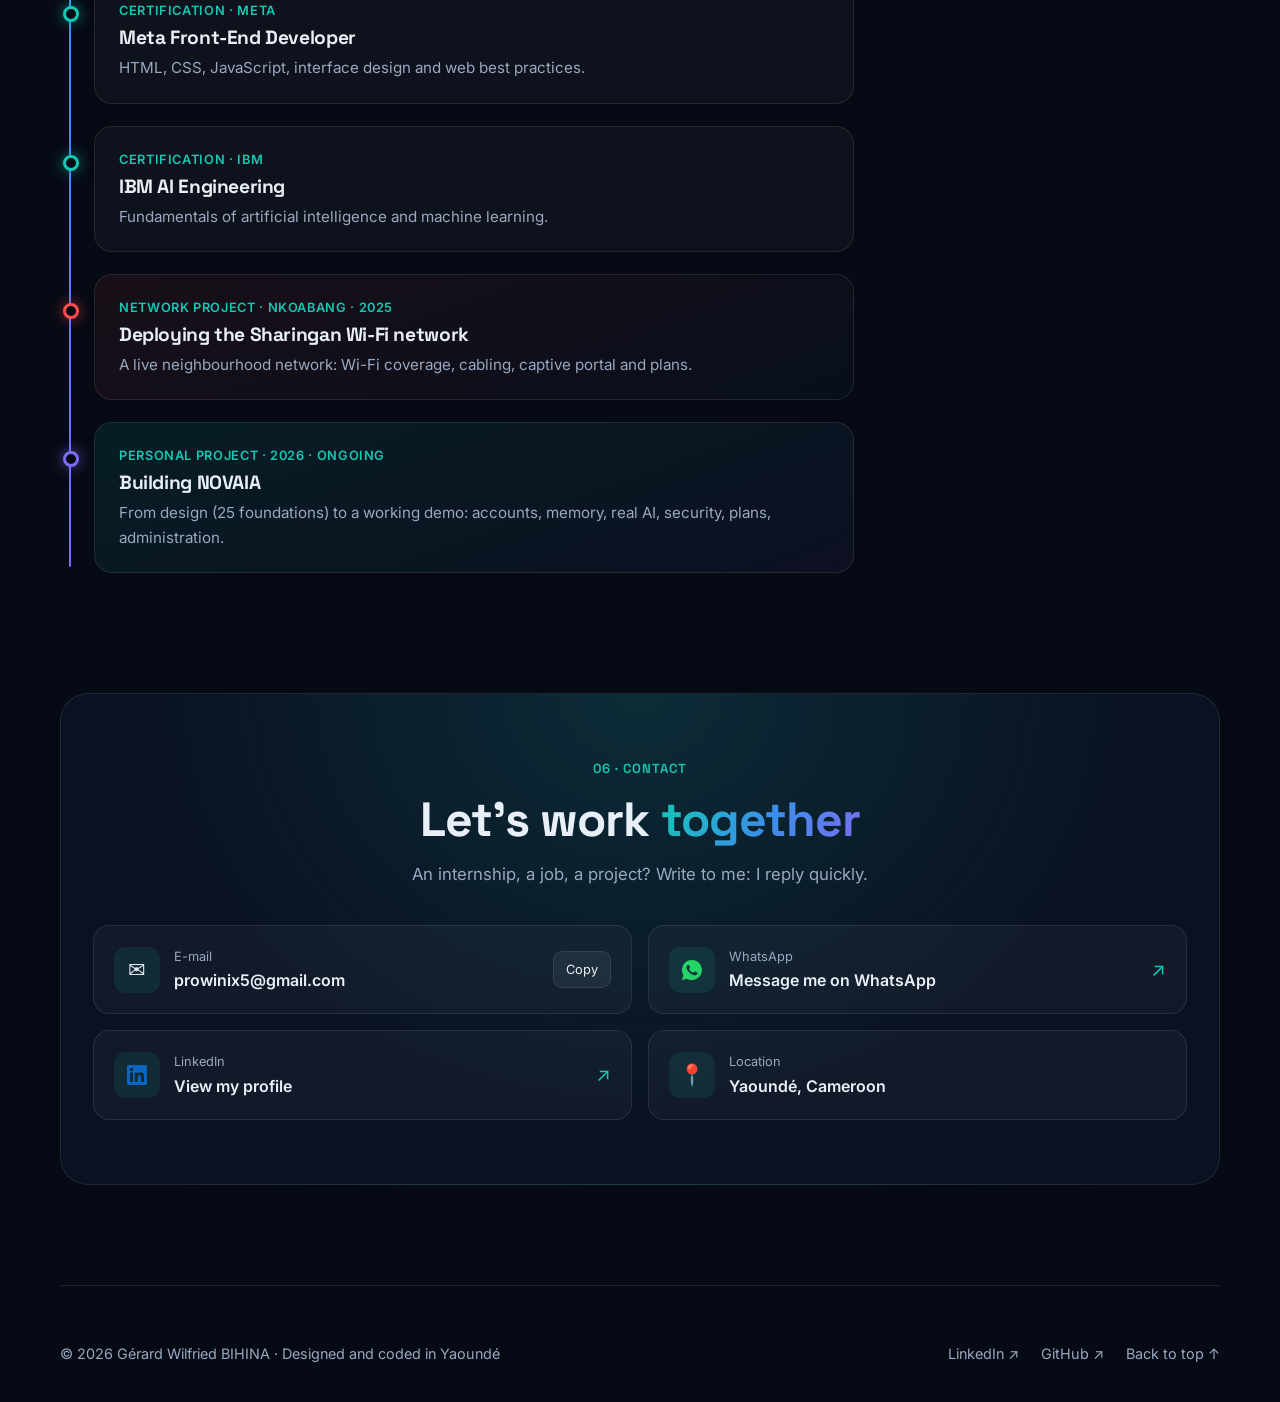
==== commit e61980c6: "Safari iPhone : fond sans flou, préfixes -webkit- et contenu visible sans JavaScript Co-Authored-By:" ====
--- a/index.html
+++ b/index.html
@@ -21,6 +21,11 @@
   <link rel="preconnect" href="https://fonts.gstatic.com" crossorigin>
   <link href="https://fonts.googleapis.com/css2?family=Inter:wght@400;500;600&family=Space+Grotesk:wght@500;600;700&display=swap" rel="stylesheet">
   <link rel="stylesheet" href="css/style.css">
+  <script>
+    // Les animations d'apparition ne servent que si main.js fonctionne : sinon, on montre tout au bout de 2,5 s
+    document.documentElement.classList.add('js');
+    setTimeout(function () { if (!document.documentElement.classList.contains('pret')) document.documentElement.classList.remove('js'); }, 2500);
+  </script>
 </head>
 <body>
   <a class="lien-evitement" href="#contenu" data-i18n="evitement">Aller au contenu</a>
--- a/css/style.css
+++ b/css/style.css
@@ -49,14 +49,16 @@
 
 /* ---------- Fond animé ---------- */
 .fond { position: fixed; inset: 0; z-index: -2; overflow: hidden; pointer-events: none; }
-.orbe { position: absolute; border-radius: 50%; filter: blur(90px); opacity: 0.35; animation: flotte 22s ease-in-out infinite alternate; }
-.orbe-1 { width: 520px; height: 520px; background: #14c8b4; top: -160px; left: -120px; }
-.orbe-2 { width: 460px; height: 460px; background: #1f5fd1; top: 30%; right: -160px; animation-delay: -7s; }
-.orbe-3 { width: 380px; height: 380px; background: #7c6cf2; bottom: -140px; left: 30%; opacity: 0.22; animation-delay: -14s; }
+/* Des dégradés plutôt qu'un flou (filter: blur) : même effet, mais Safari sur iPhone ne sature plus */
+.orbe { position: absolute; border-radius: 50%; opacity: 0.35; animation: flotte 22s ease-in-out infinite alternate; }
+.orbe-1 { width: 760px; height: 760px; background: radial-gradient(circle, #14c8b4 0%, rgba(20, 200, 180, 0) 68%); top: -160px; left: -120px; }
+.orbe-2 { width: 680px; height: 680px; background: radial-gradient(circle, #1f5fd1 0%, rgba(31, 95, 209, 0) 68%); top: 30%; right: -160px; animation-delay: -7s; }
+.orbe-3 { width: 580px; height: 580px; background: radial-gradient(circle, #7c6cf2 0%, rgba(124, 108, 242, 0) 68%); bottom: -140px; left: 30%; opacity: 0.22; animation-delay: -14s; }
 .grille {
   position: absolute; inset: 0;
   background-image: linear-gradient(rgba(255,255,255,0.035) 1px, transparent 1px), linear-gradient(90deg, rgba(255,255,255,0.035) 1px, transparent 1px);
   background-size: 64px 64px;
+  -webkit-mask-image: radial-gradient(ellipse at 50% 30%, #000 20%, transparent 75%);
   mask-image: radial-gradient(ellipse at 50% 30%, #000 20%, transparent 75%);
 }
 @keyframes flotte {
@@ -72,7 +74,7 @@
 
 /* ---------- Navigation ---------- */
 .entete { position: fixed; top: 0; left: 0; right: 0; z-index: 50; transition: background 0.3s, border-color 0.3s; border-bottom: 1px solid transparent; }
-.entete.defile { background: rgba(6, 10, 20, 0.72); backdrop-filter: blur(14px); border-bottom-color: var(--bord); }
+.entete.defile { background: rgba(6, 10, 20, 0.72); -webkit-backdrop-filter: blur(14px); backdrop-filter: blur(14px); border-bottom-color: var(--bord); }
 .nav { display: flex; align-items: center; justify-content: space-between; height: 72px; }
 .logo { display: flex; align-items: center; gap: 10px; font-family: var(--titre); font-weight: 700; font-size: 1.25rem; }
 .logo-marque {
@@ -143,7 +145,7 @@
 @keyframes tourne { to { transform: rotate(360deg); } }
 .etiquette-flottante {
   position: absolute; z-index: 2; display: inline-flex; align-items: center; gap: 6px; padding: 8px 14px; border-radius: 12px;
-  background: rgba(10, 18, 34, 0.85); border: 1px solid var(--bord); backdrop-filter: blur(10px);
+  background: rgba(10, 18, 34, 0.85); border: 1px solid var(--bord); -webkit-backdrop-filter: blur(10px); backdrop-filter: blur(10px);
   font-size: 0.85rem; font-weight: 600; box-shadow: var(--ombre); animation: monte 5s ease-in-out infinite;
   white-space: nowrap;
 }
@@ -345,7 +347,7 @@
 
 /* ---------- Visionneuse et toast ---------- */
 .visionneuse { width: min(1200px, 94vw); padding: 0; border: 1px solid var(--bord); border-radius: 14px; background: #0d1526; overflow: hidden; }
-.visionneuse::backdrop { background: rgba(3, 6, 12, 0.85); backdrop-filter: blur(6px); }
+.visionneuse::backdrop { background: rgba(3, 6, 12, 0.85); -webkit-backdrop-filter: blur(6px); backdrop-filter: blur(6px); }
 .visionneuse img { width: 100%; height: auto; }
 .visionneuse-fermer { position: absolute; top: 10px; right: 10px; width: 40px; height: 40px; border-radius: 50%; border: 1px solid var(--bord); background: rgba(6, 10, 20, 0.85); font-size: 1.4rem; line-height: 1; }
 .toast {
@@ -364,8 +366,9 @@
 .hero-texte .apparait:nth-child(7) { animation-delay: 0.6s; }
 .hero-visuel.apparait { animation-delay: 0.3s; }
 @keyframes arrive { to { opacity: 1; transform: none; } }
-.revele { opacity: 0; transform: translateY(32px); transition: opacity 0.8s cubic-bezier(0.2, 0.7, 0.2, 1), transform 0.8s cubic-bezier(0.2, 0.7, 0.2, 1); transition-delay: var(--delai, 0s); }
-.revele.vu { opacity: 1; transform: none; }
+/* Caché seulement si le JavaScript marche (classe js) : sinon le texte reste visible */
+.js .revele { opacity: 0; transform: translateY(32px); transition: opacity 0.8s cubic-bezier(0.2, 0.7, 0.2, 1), transform 0.8s cubic-bezier(0.2, 0.7, 0.2, 1); transition-delay: var(--delai, 0s); }
+.js .revele.vu { opacity: 1; transform: none; }
 
 /* ---------- Tablette ---------- */
 @media (max-width: 1000px) {
@@ -383,7 +386,7 @@
   .burger { display: block; }
   .menu {
     position: fixed; inset: 72px 0 auto 0; flex-direction: column; align-items: stretch; gap: 4px; padding: 16px;
-    background: rgba(6, 10, 20, 0.96); backdrop-filter: blur(14px); border-bottom: 1px solid var(--bord);
+    background: rgba(6, 10, 20, 0.96); -webkit-backdrop-filter: blur(14px); backdrop-filter: blur(14px); border-bottom: 1px solid var(--bord);
     transform: translateY(-120%); transition: transform 0.35s; visibility: hidden;
   }
   .menu.ouvert { transform: none; visibility: visible; }
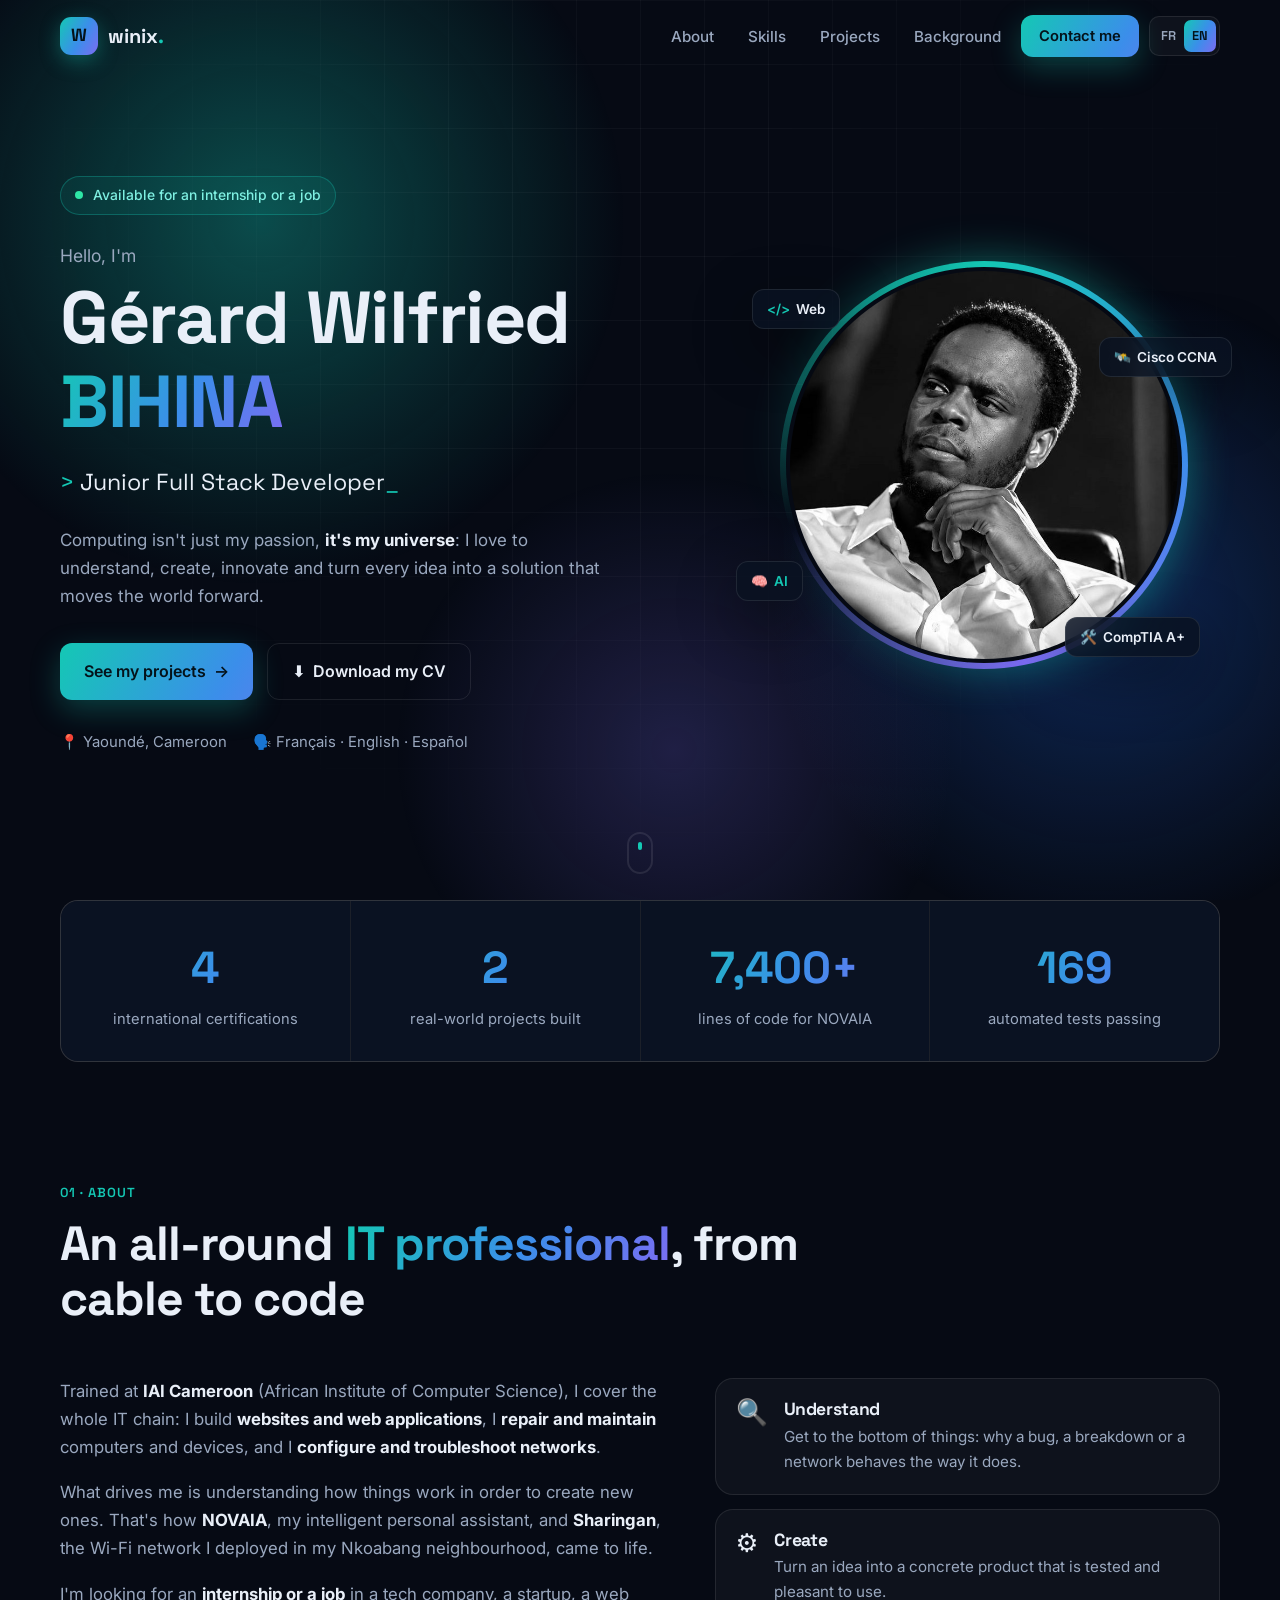
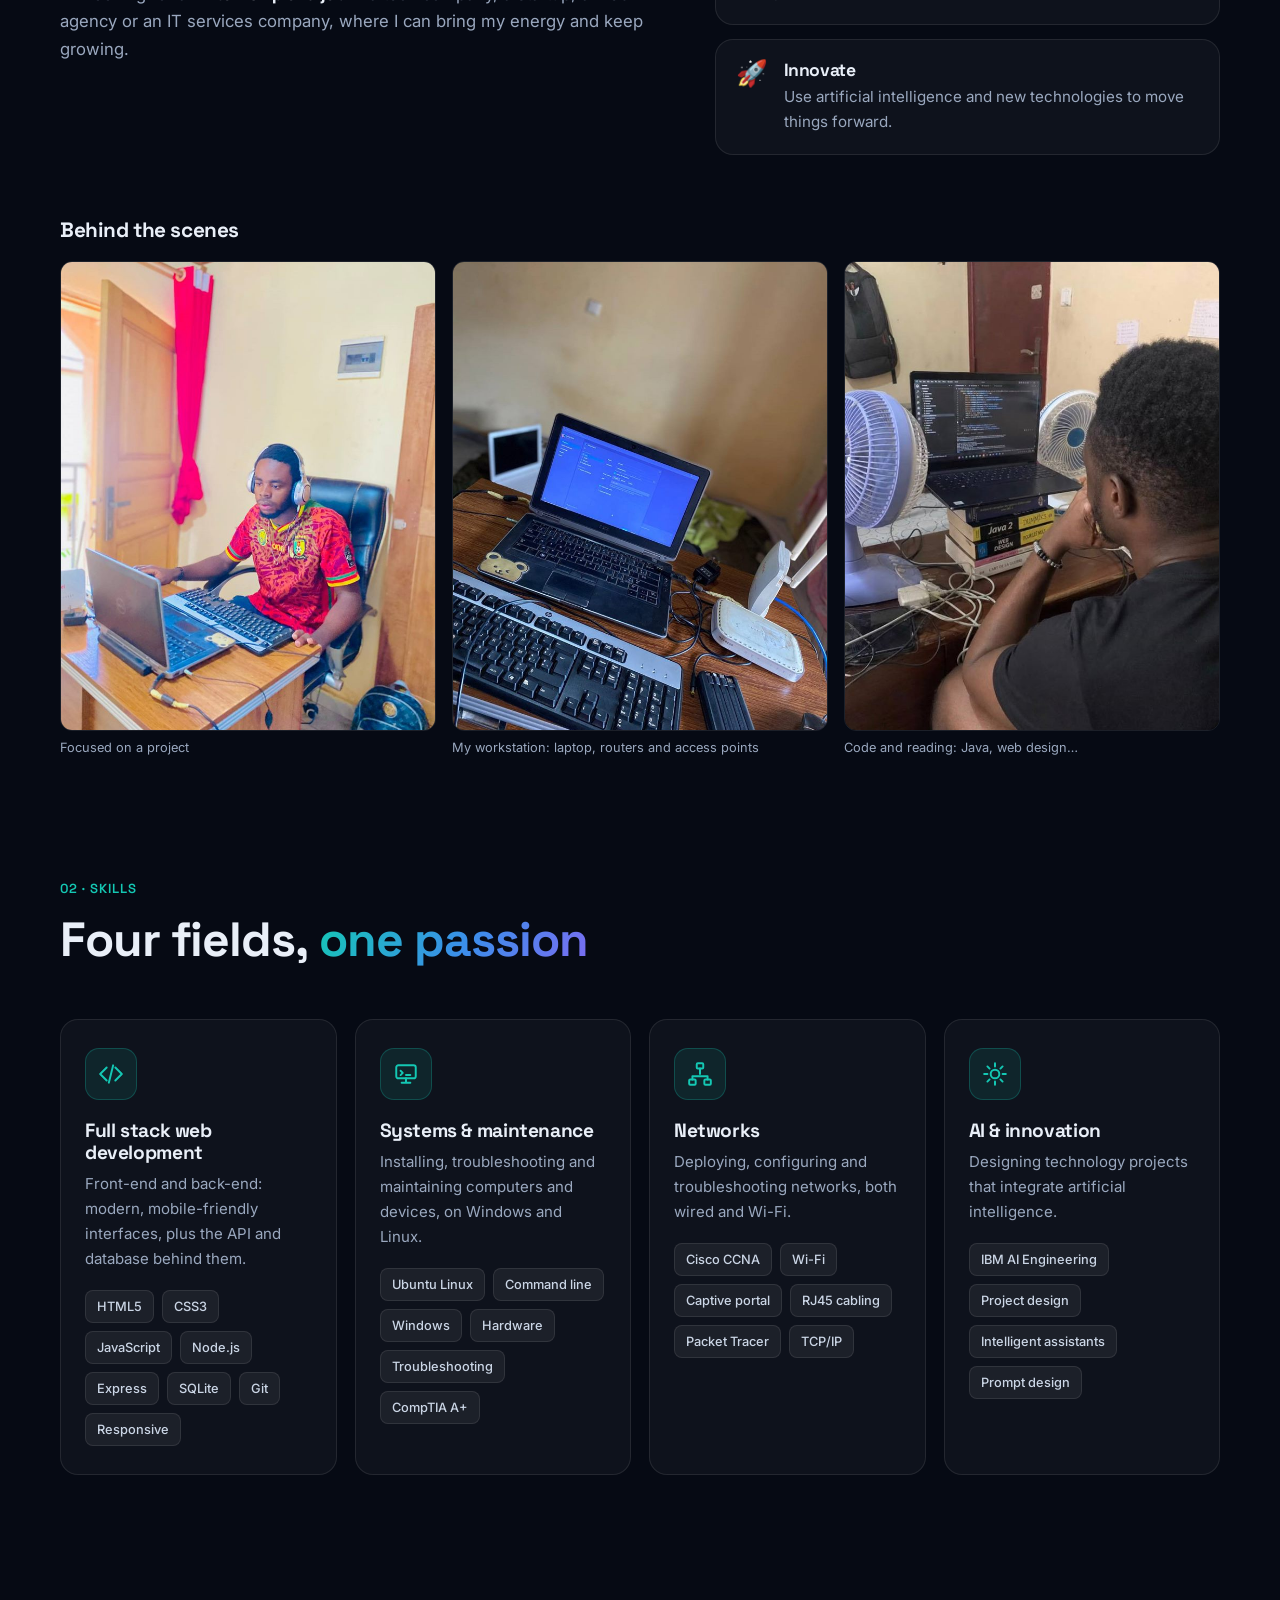
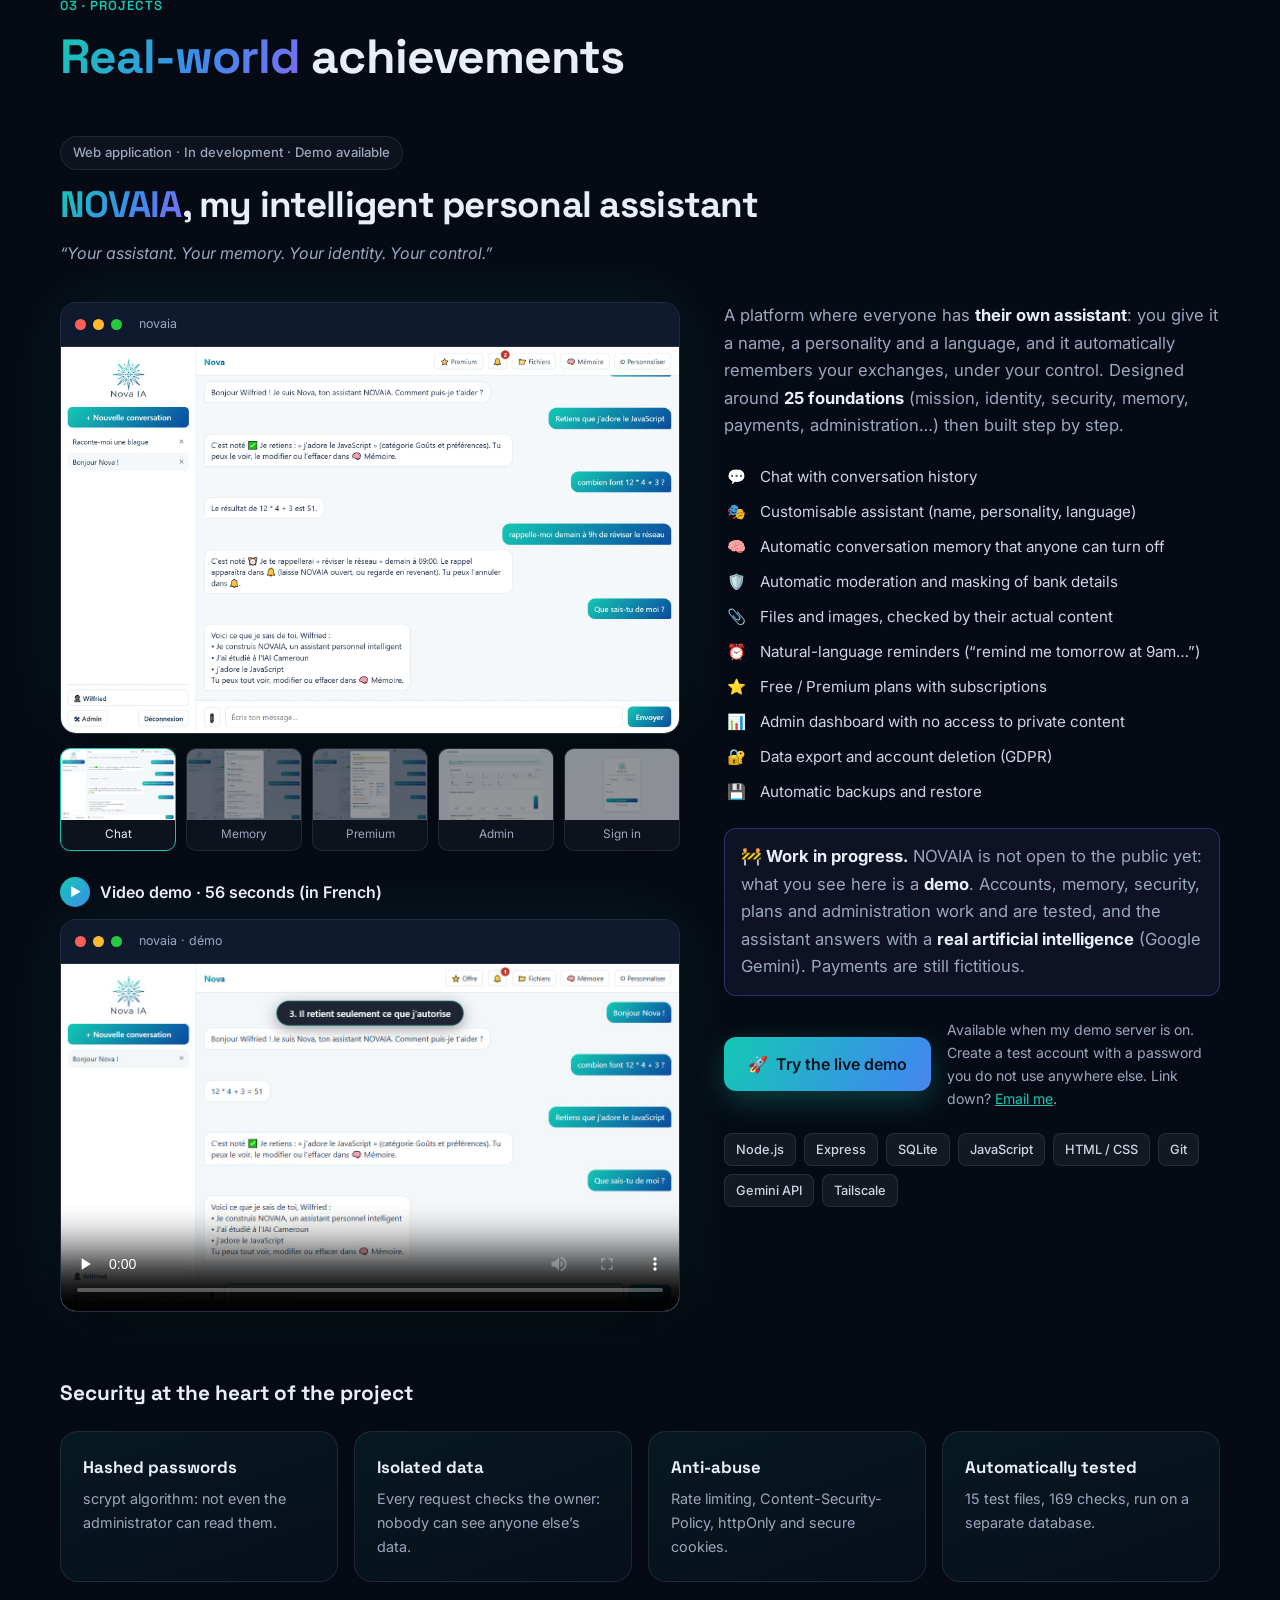
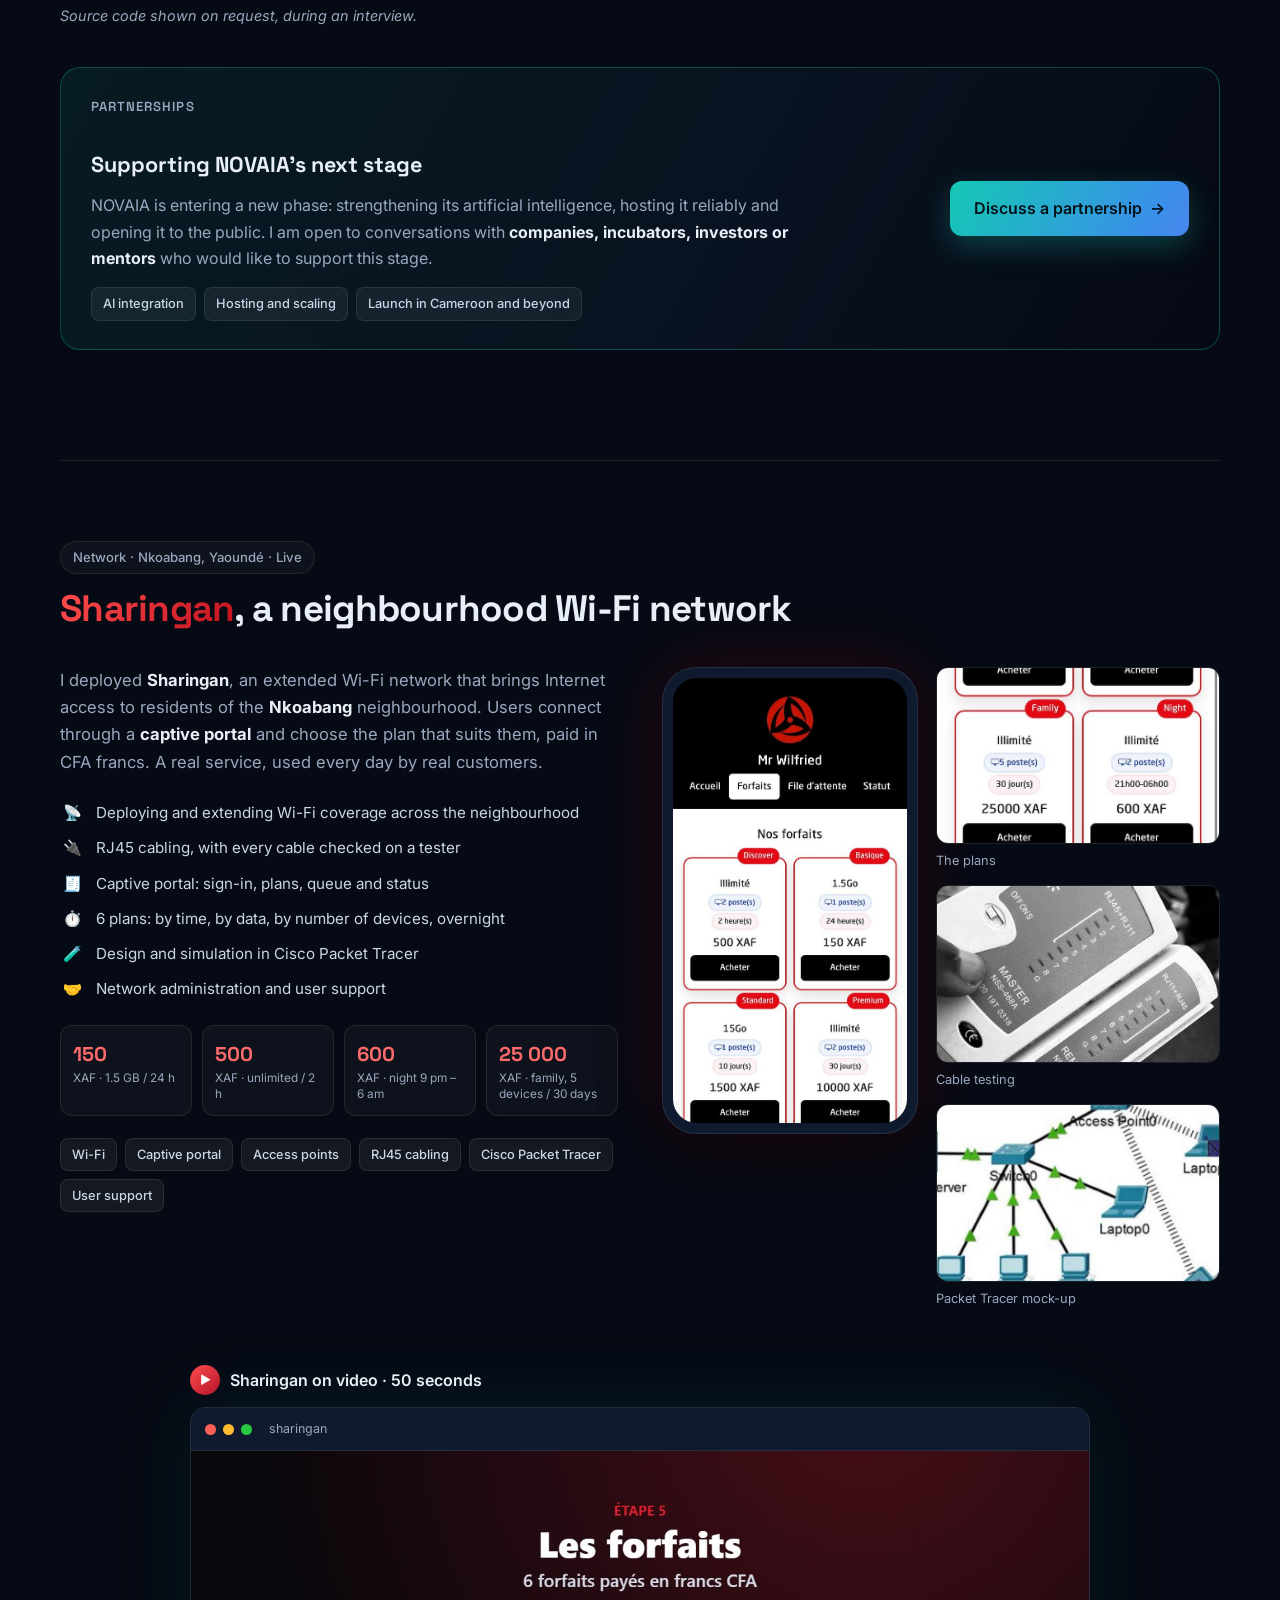
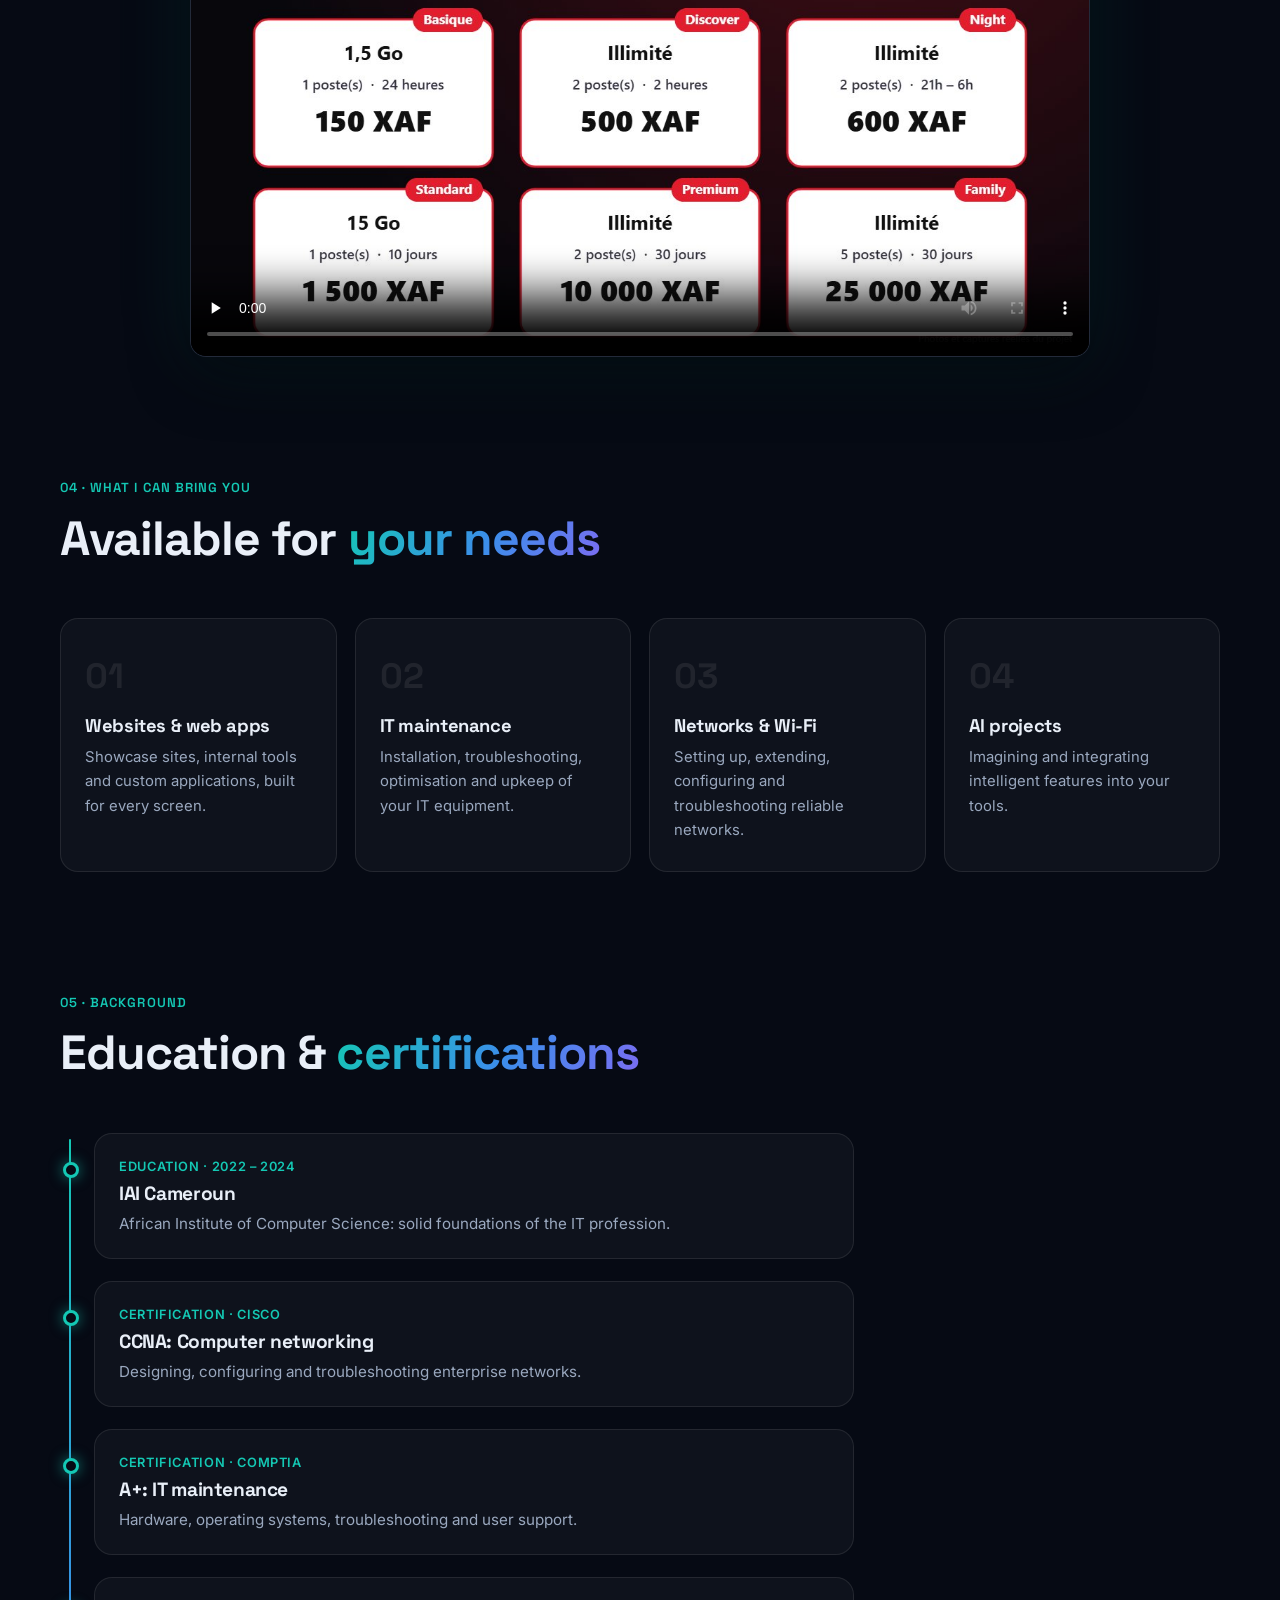
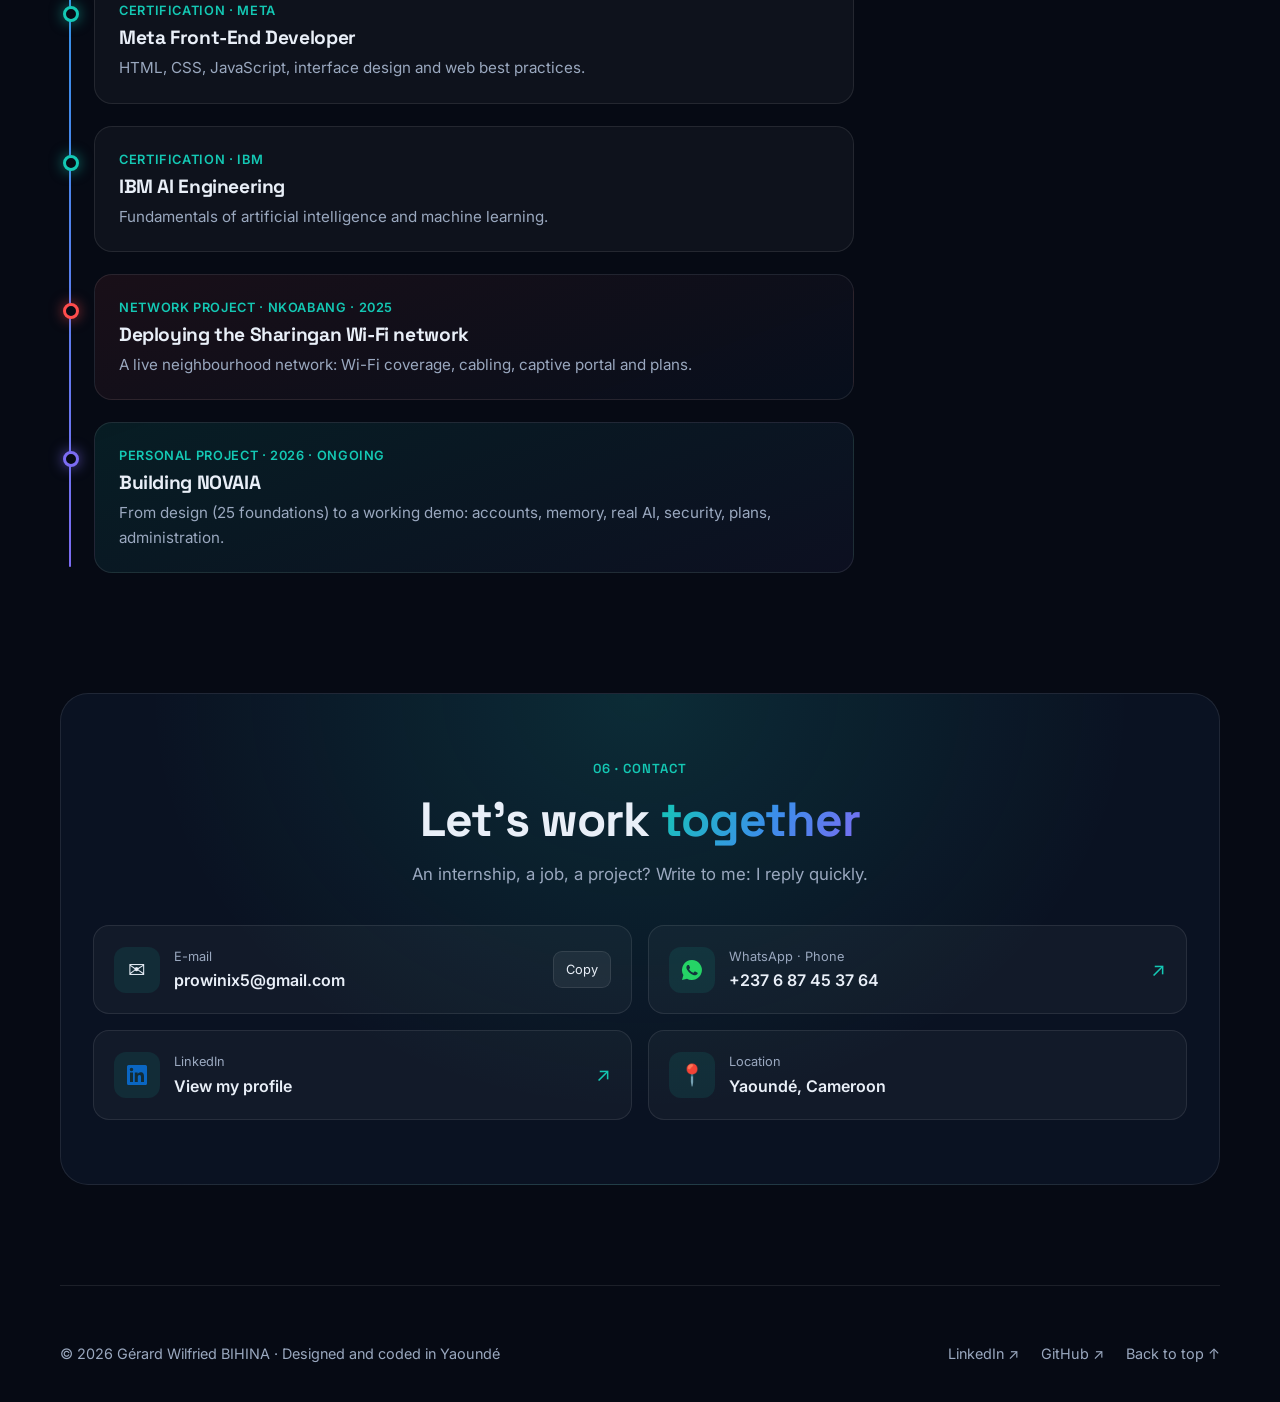
==== commit 288615ac: "Contact : numéro WhatsApp et téléphone affiché (+237 6 87 45 37 64) Co-Authored-By: Claude Opus 5.5 " ====
--- a/index.html
+++ b/index.html
@@ -460,13 +460,13 @@
             </div>
             <button class="copier" data-copie="prowinix5@gmail.com" data-i18n="copier" data-i18n-attr="aria-label:copier-aria" aria-label="Copier l'adresse e-mail">Copier</button>
           </div>
-          <a class="contact-carte contact-whatsapp" data-wa-fr="Bonjour Wilfried, j'ai vu votre portfolio." data-wa-en="Hello Wilfried, I saw your portfolio." href="https://wa.me/237687473564?text=Bonjour%20Wilfried%2C%20j%27ai%20vu%20votre%20portfolio." target="_blank" rel="noopener">
+          <a class="contact-carte contact-whatsapp" data-wa-fr="Bonjour Wilfried, j'ai vu votre portfolio." data-wa-en="Hello Wilfried, I saw your portfolio." href="https://wa.me/237687453764?text=Bonjour%20Wilfried%2C%20j%27ai%20vu%20votre%20portfolio." target="_blank" rel="noopener">
             <span class="contact-icone" aria-hidden="true">
               <svg viewBox="0 0 24 24"><path d="M12 2a10 10 0 0 0-8.6 15.1L2 22l5-1.3A10 10 0 1 0 12 2Zm5.3 14.1c-.2.6-1.3 1.2-1.8 1.2-.5.1-1 .1-3.3-.8-2.8-1.1-4.5-4-4.7-4.2-.1-.2-1.1-1.5-1.1-2.8s.7-2 1-2.3c.2-.3.5-.3.7-.3h.5c.2 0 .4 0 .6.5l.8 2c.1.2.1.4 0 .5l-.3.5-.4.4c-.1.1-.3.3-.1.6.1.3.7 1.2 1.6 1.9 1.1 1 2 1.3 2.3 1.4.3.1.5.1.6-.1l.9-1c.2-.3.4-.2.6-.1l1.9.9c.3.1.5.2.5.3.1.2.1.7-.1 1.3Z"/></svg>
             </span>
             <div>
-              <p class="contact-label">WhatsApp</p>
-              <p class="contact-valeur" data-i18n="wa-ecrire">Écrire sur WhatsApp</p>
+              <p class="contact-label" data-i18n="wa-label">WhatsApp · Téléphone</p>
+              <p class="contact-valeur">+237 6 87 45 37 64</p>
             </div>
             <span class="fleche" aria-hidden="true">↗</span>
           </a>
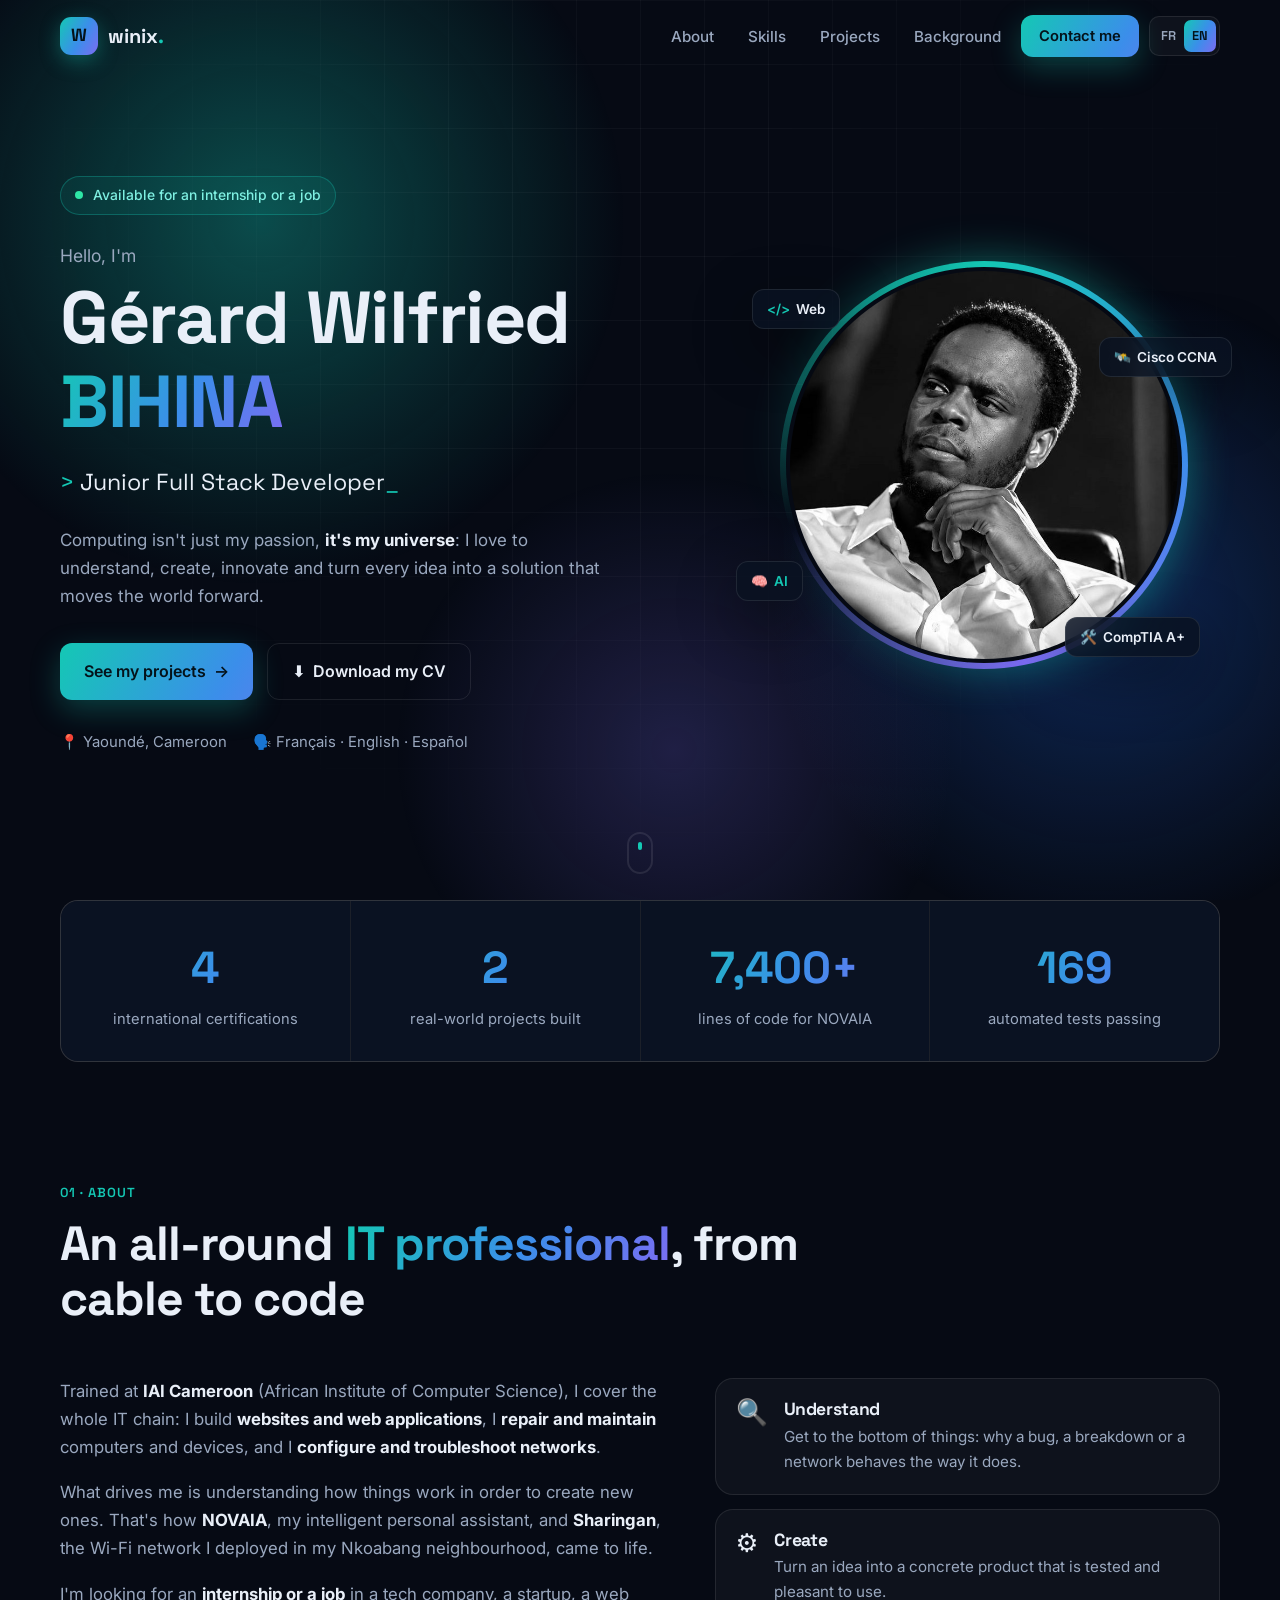
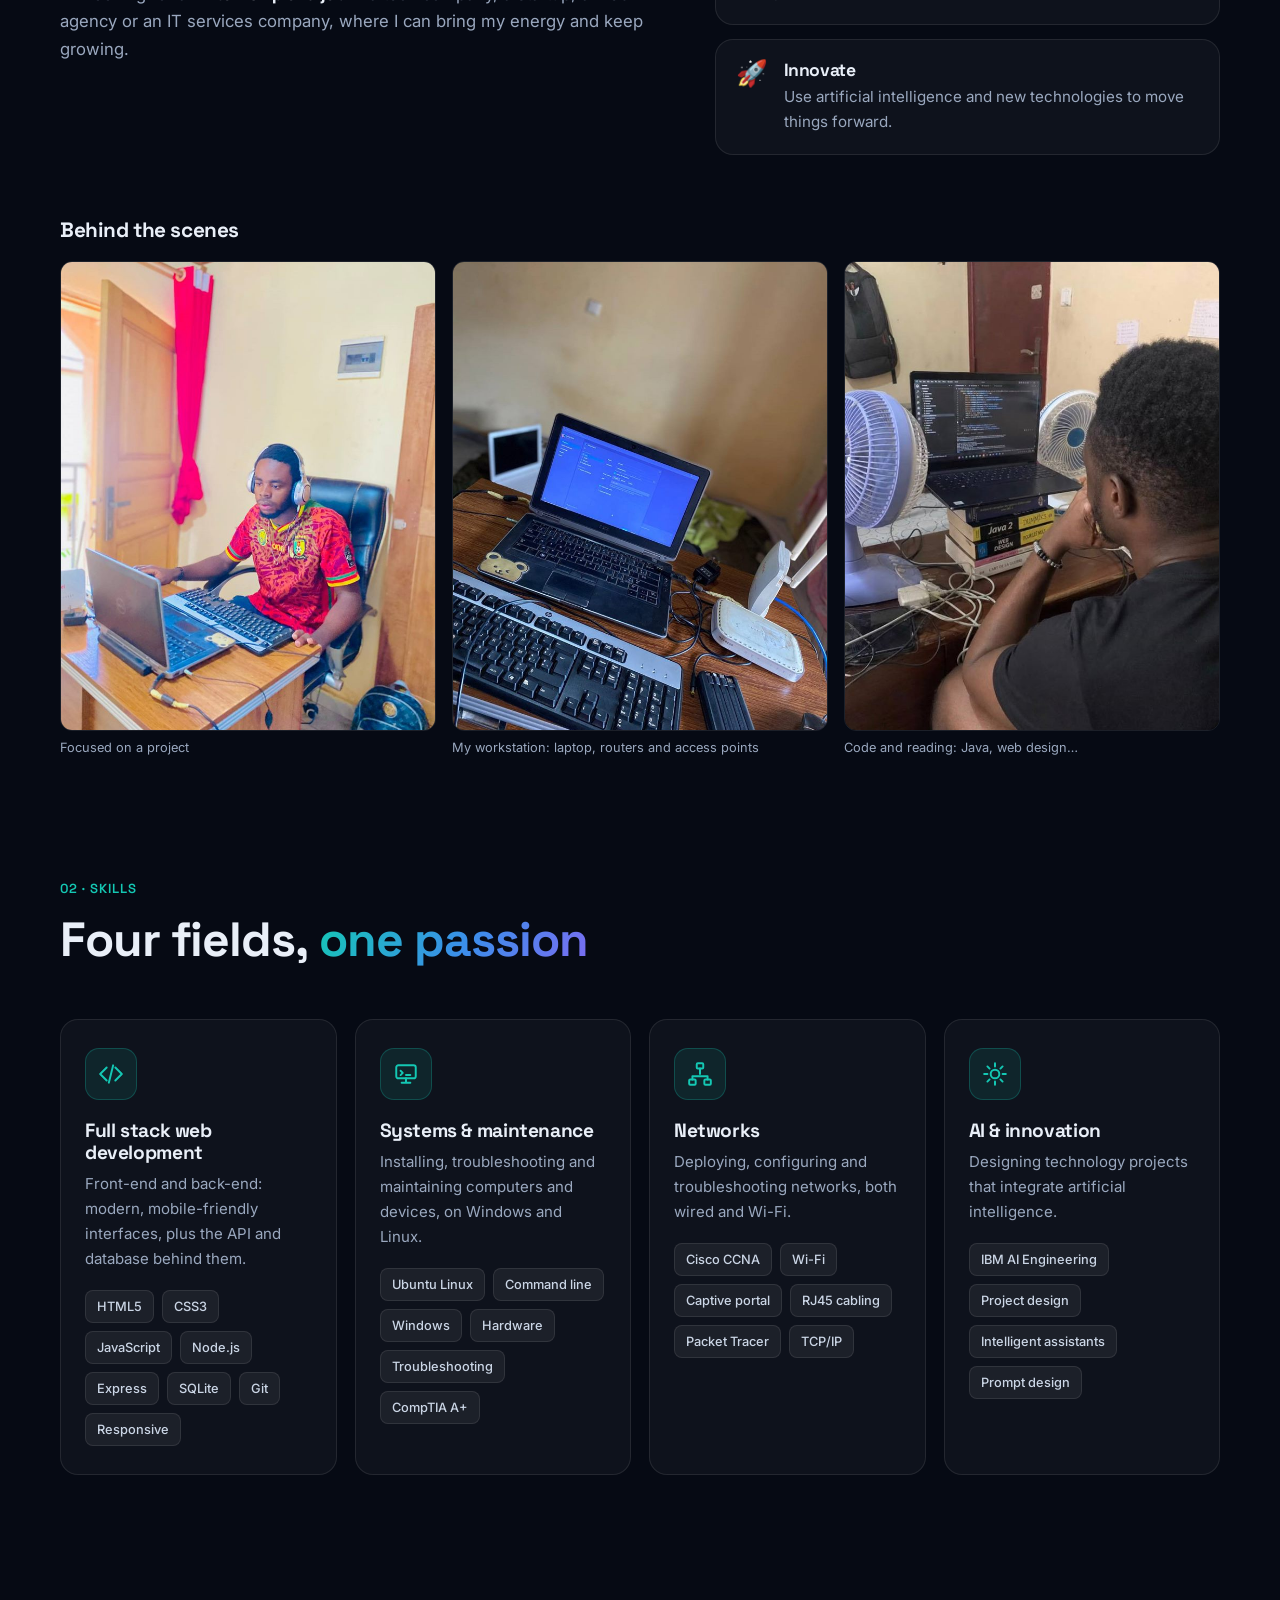
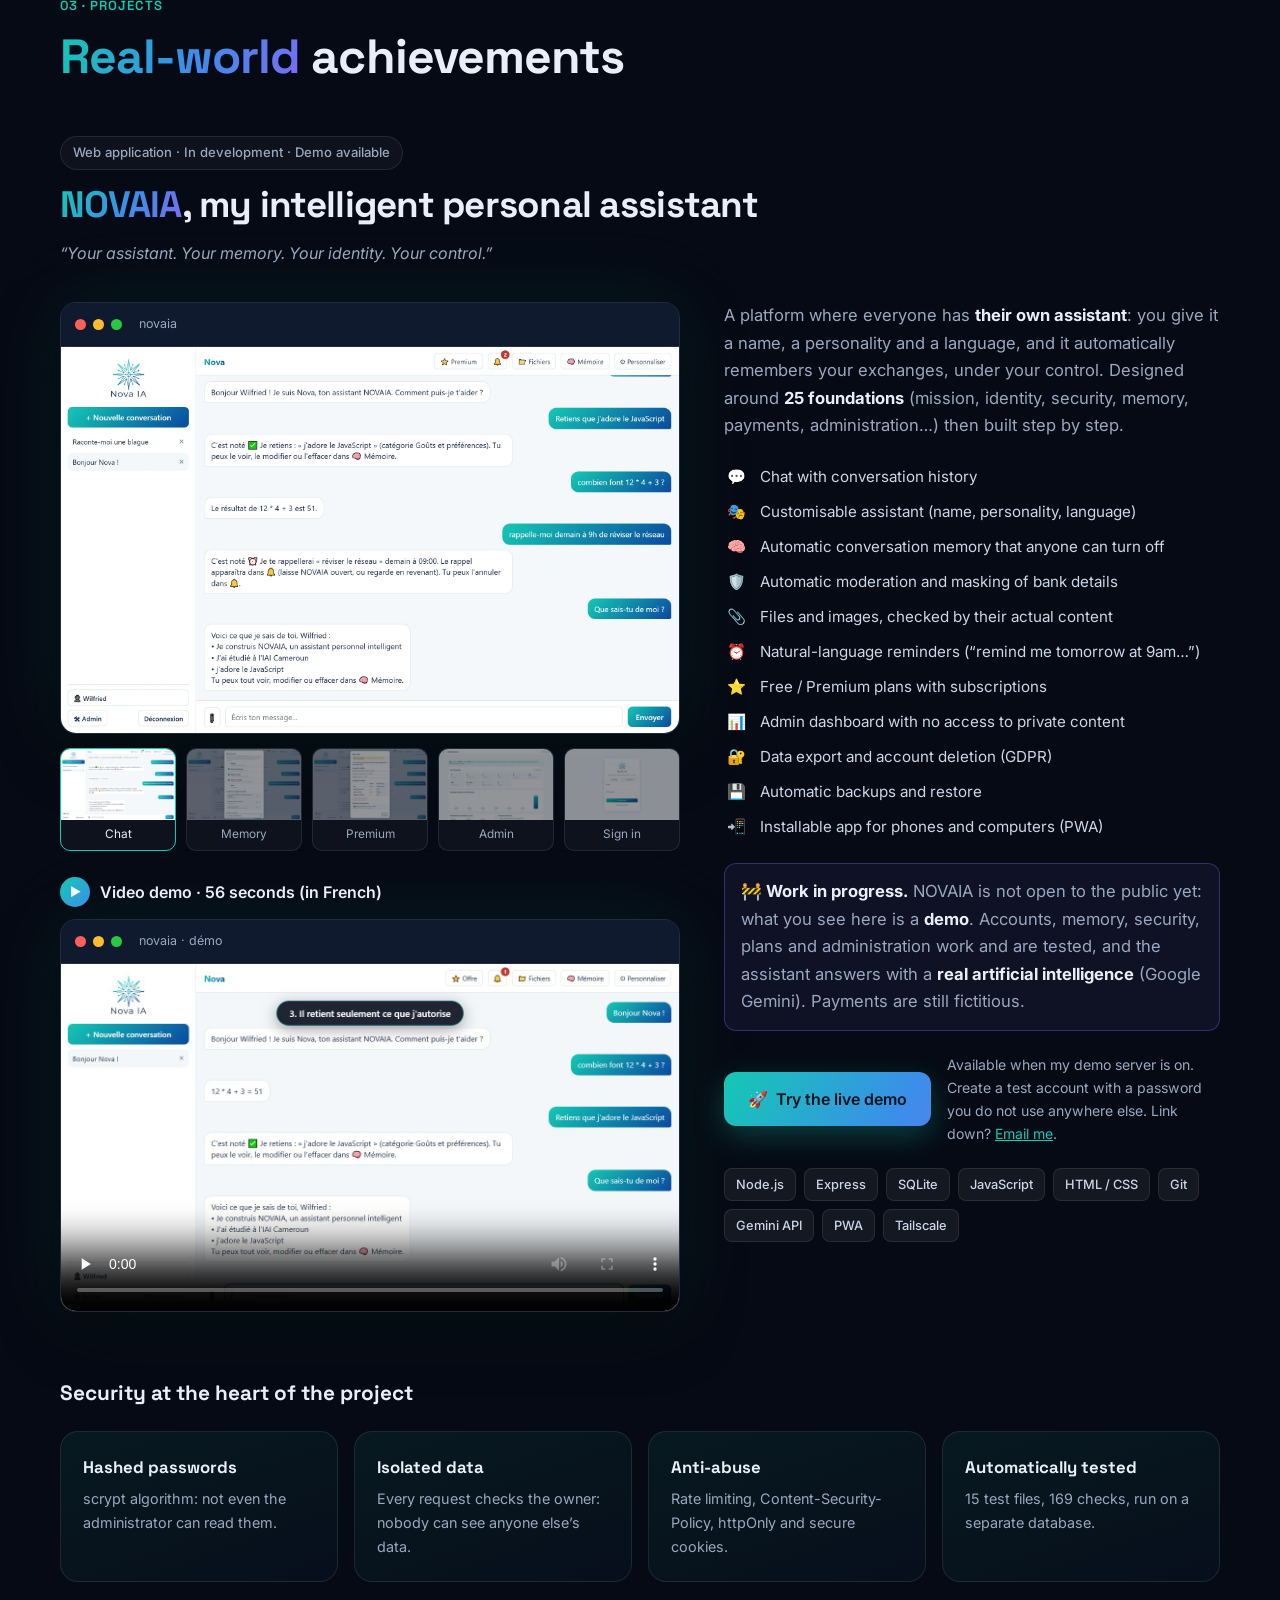
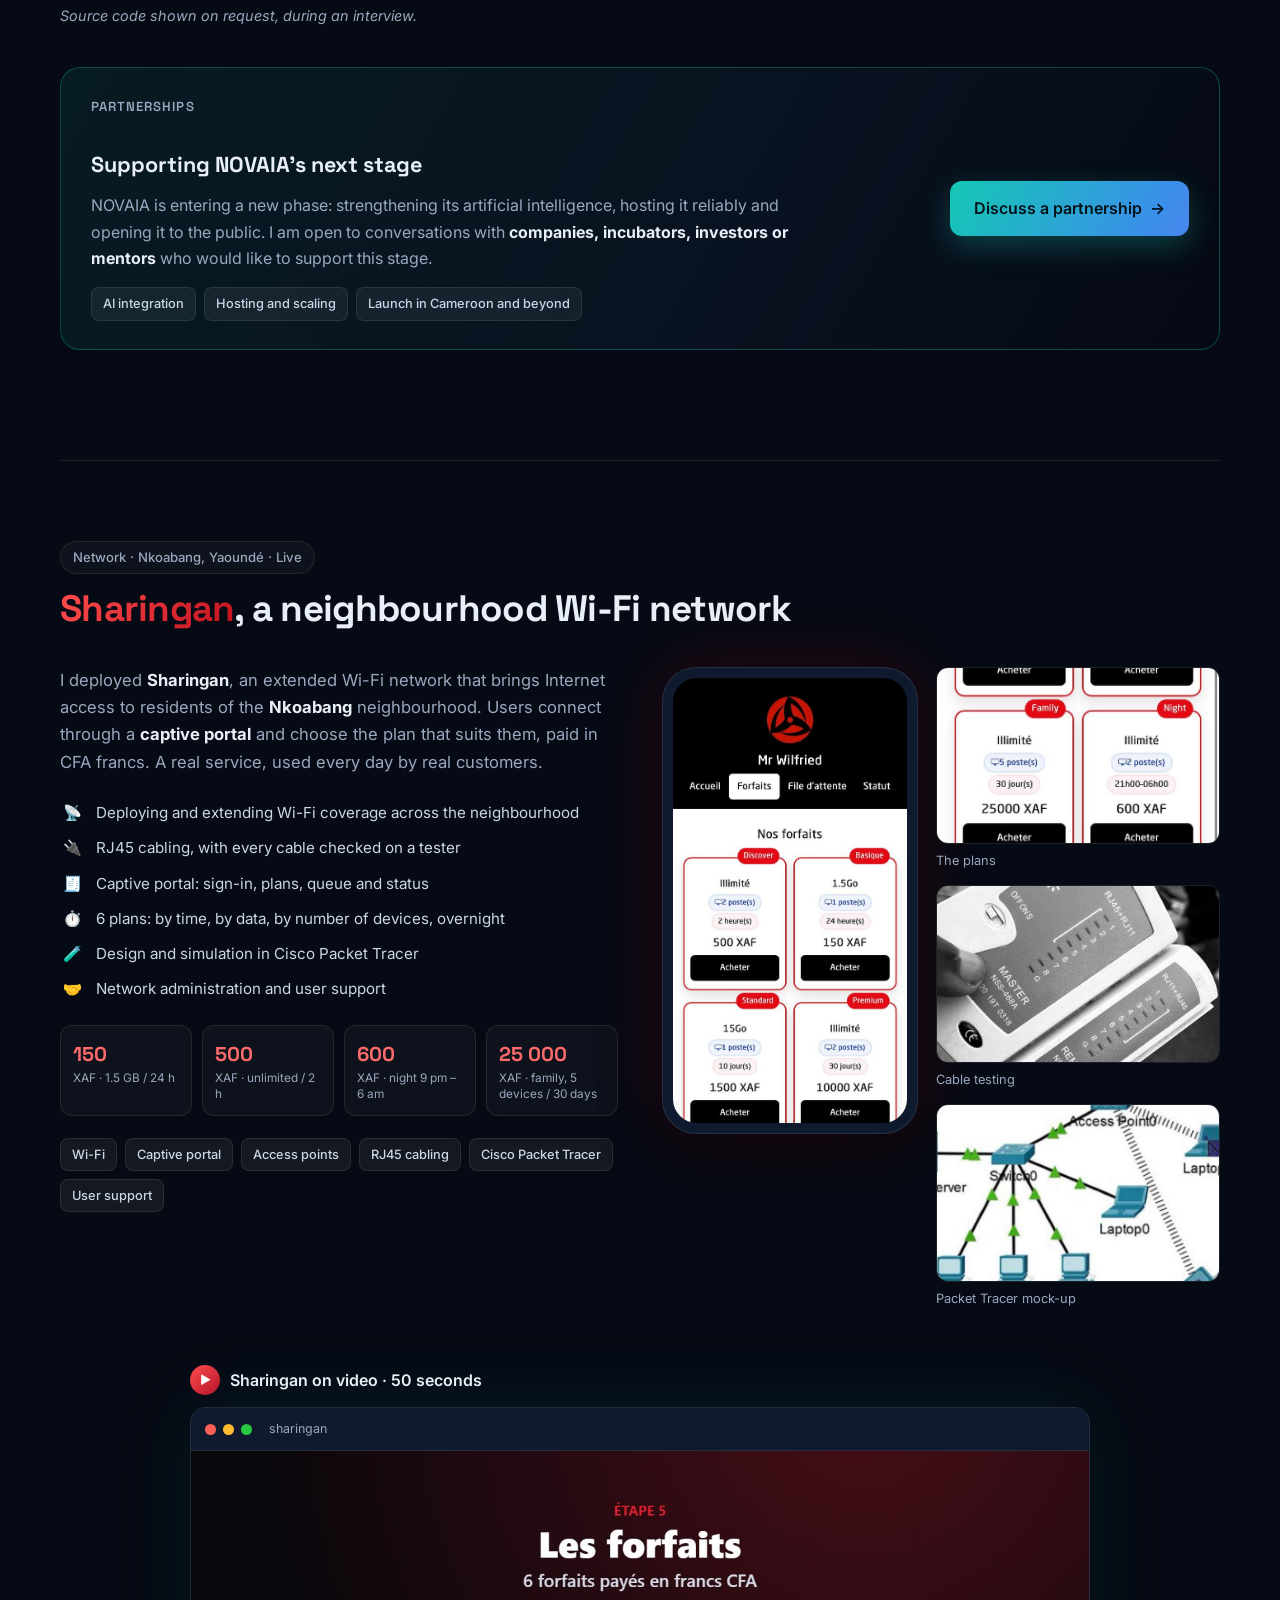
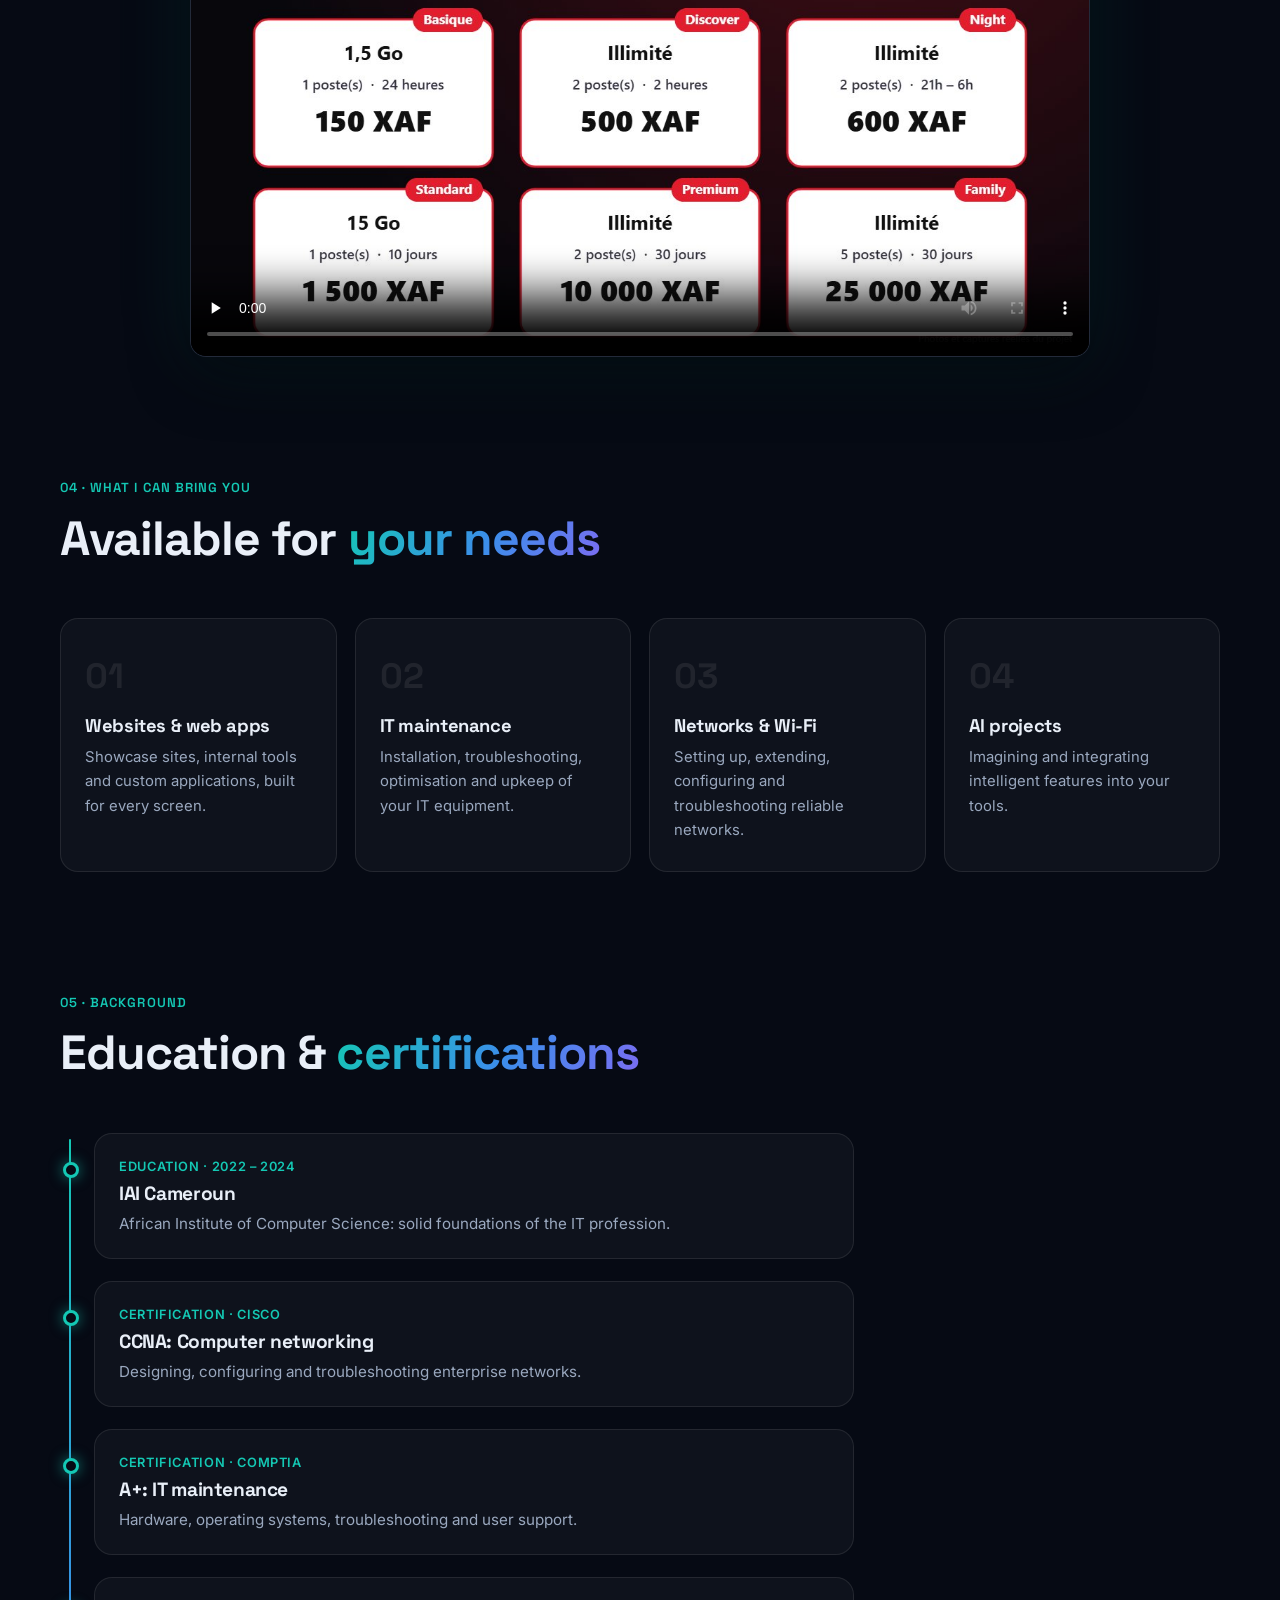
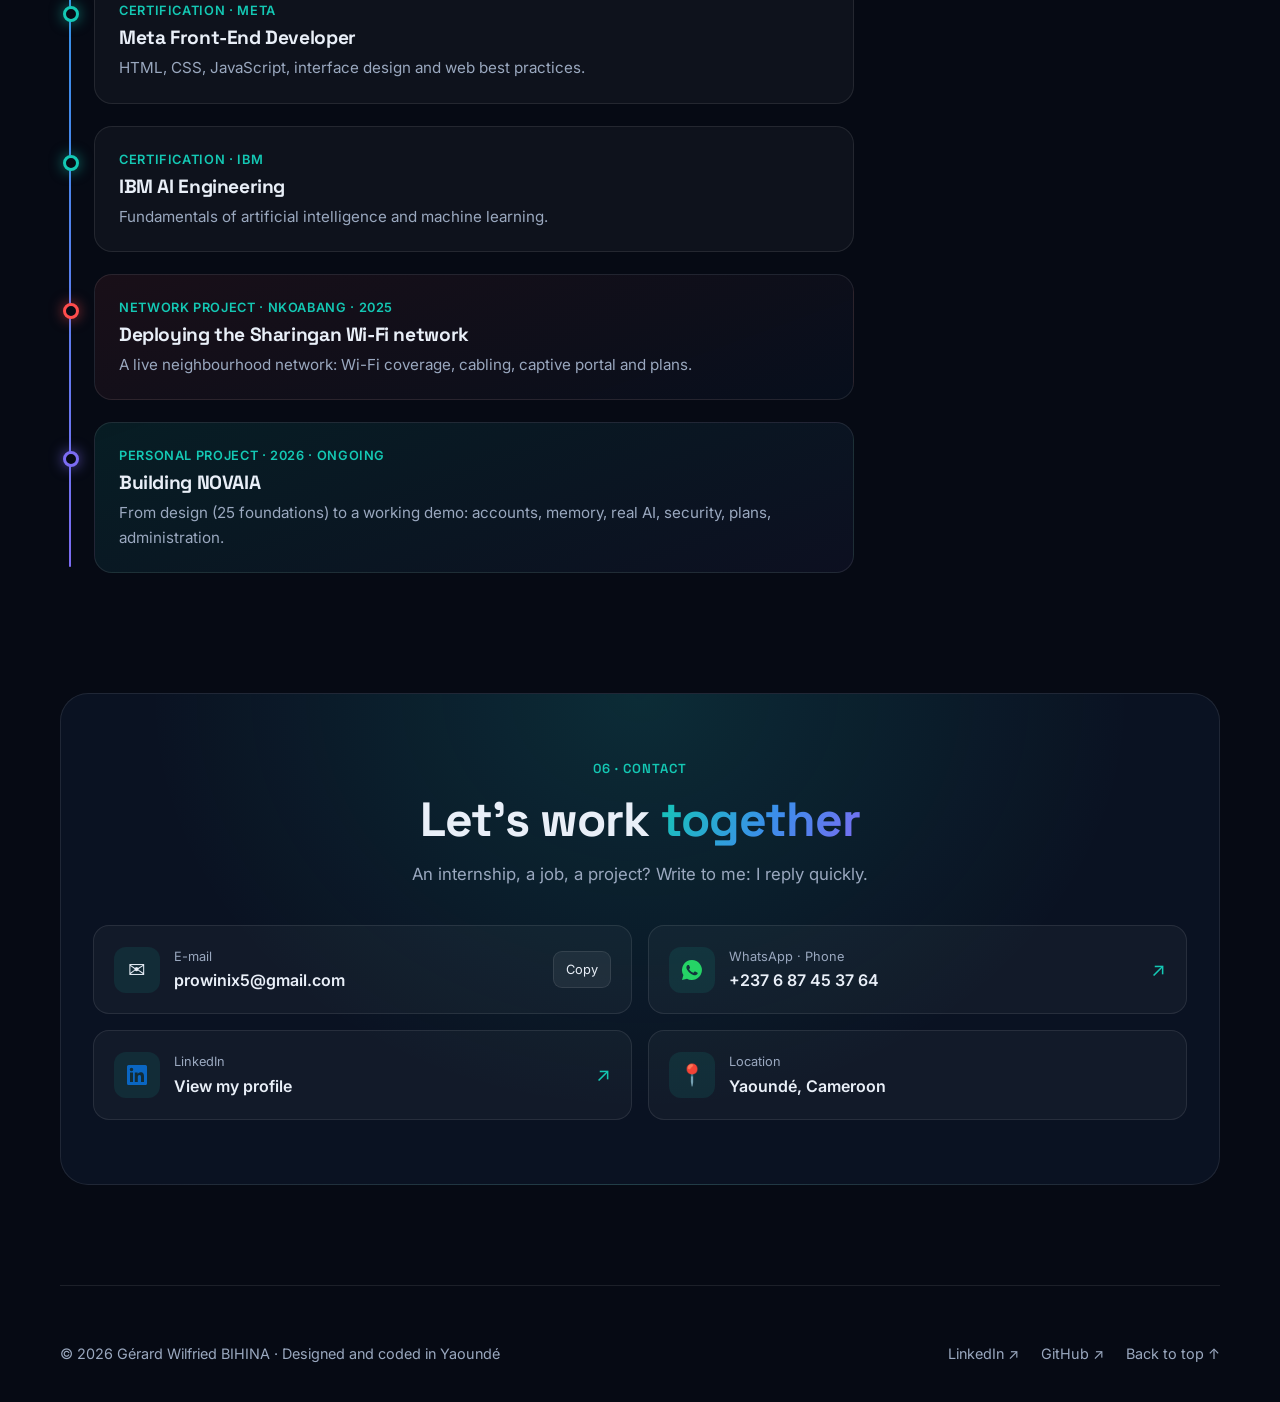
==== commit b410fcac: "NOVAIA : application installable (PWA) sur le portfolio et le CV Co-Authored-By: Claude Opus 5.5 <no" ====
--- a/index.html
+++ b/index.html
@@ -268,6 +268,7 @@
               <li class="revele"><span aria-hidden="true">📊</span> <span data-i18n="f8">Tableau de bord admin sans accès aux contenus privés</span></li>
               <li class="revele"><span aria-hidden="true">🔐</span> <span data-i18n="f9">Export des données et suppression du compte (RGPD)</span></li>
               <li class="revele"><span aria-hidden="true">💾</span> <span data-i18n="f10">Sauvegardes automatiques et restauration</span></li>
+              <li class="revele"><span aria-hidden="true">📲</span> <span data-i18n="f11">Application installable sur téléphone et ordinateur (PWA)</span></li>
             </ul>
             <p class="encart revele" data-i18n="novaia-ia">
               <strong>🚧 Projet en cours de développement.</strong> NOVAIA n'est pas encore ouvert au public : ce que vous
@@ -283,7 +284,7 @@
                 <a href="mailto:prowinix5@gmail.com?subject=Acc%C3%A8s%20%C3%A0%20la%20d%C3%A9mo%20NOVAIA">Écrivez-moi</a>.
               </p>
             </div>
-            <ul class="puces revele"><li>Node.js</li><li>Express</li><li>SQLite</li><li>JavaScript</li><li>HTML / CSS</li><li>Git</li><li>Gemini API</li><li>Tailscale</li></ul>
+            <ul class="puces revele"><li>Node.js</li><li>Express</li><li>SQLite</li><li>JavaScript</li><li>HTML / CSS</li><li>Git</li><li>Gemini API</li><li>PWA</li><li>Tailscale</li></ul>
           </div>
         </div>
 
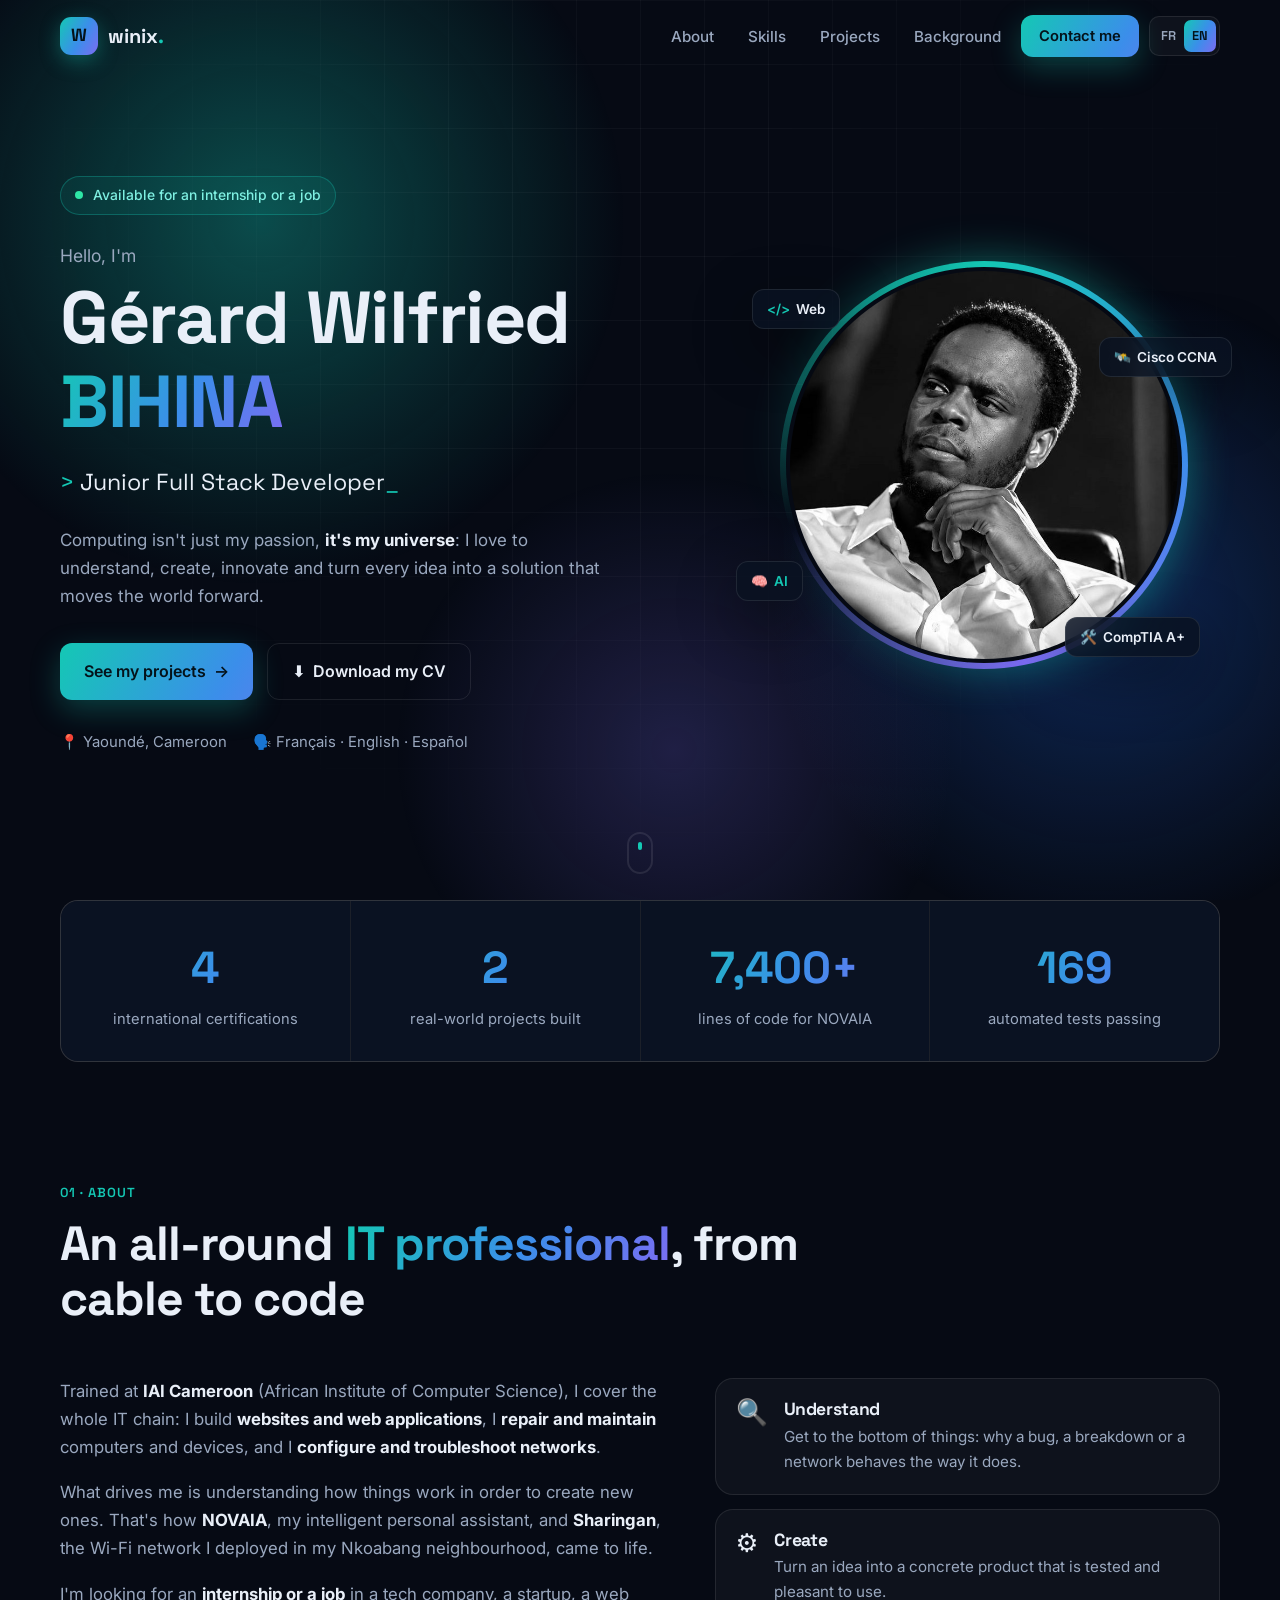
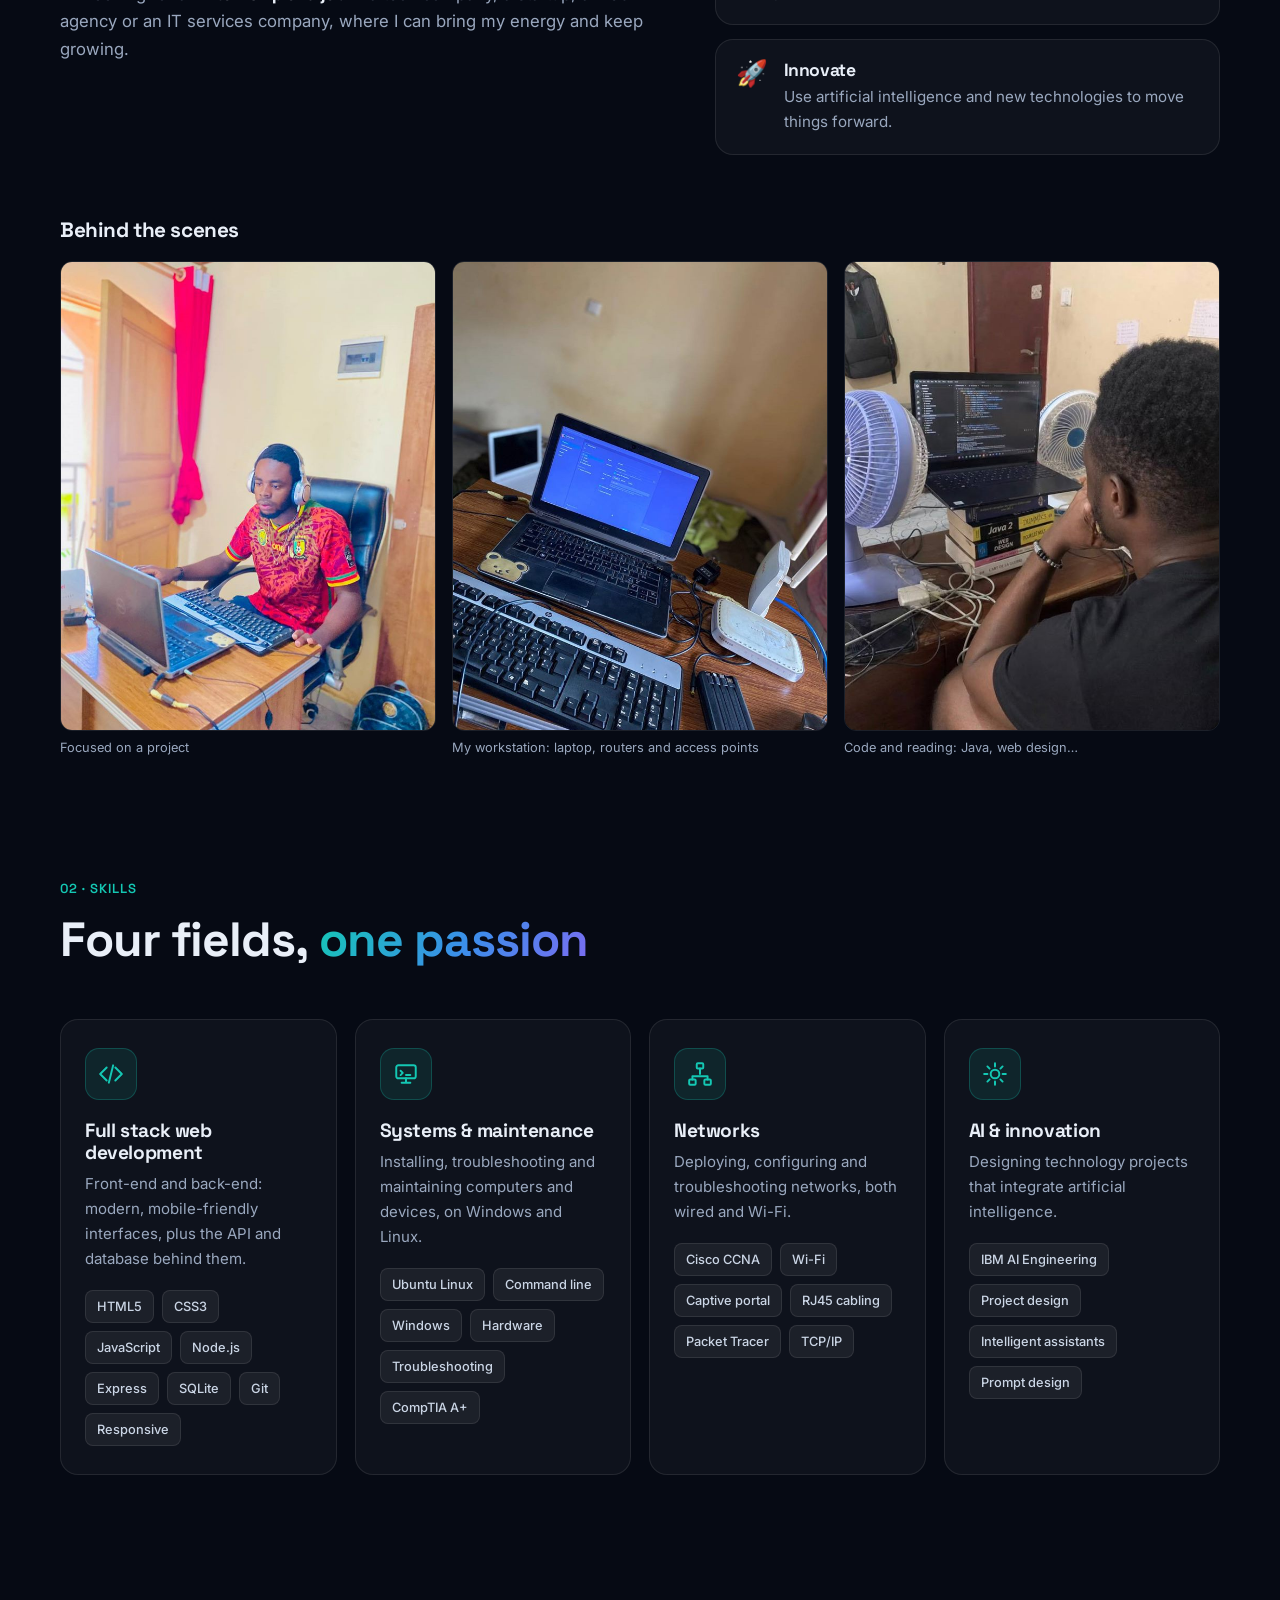
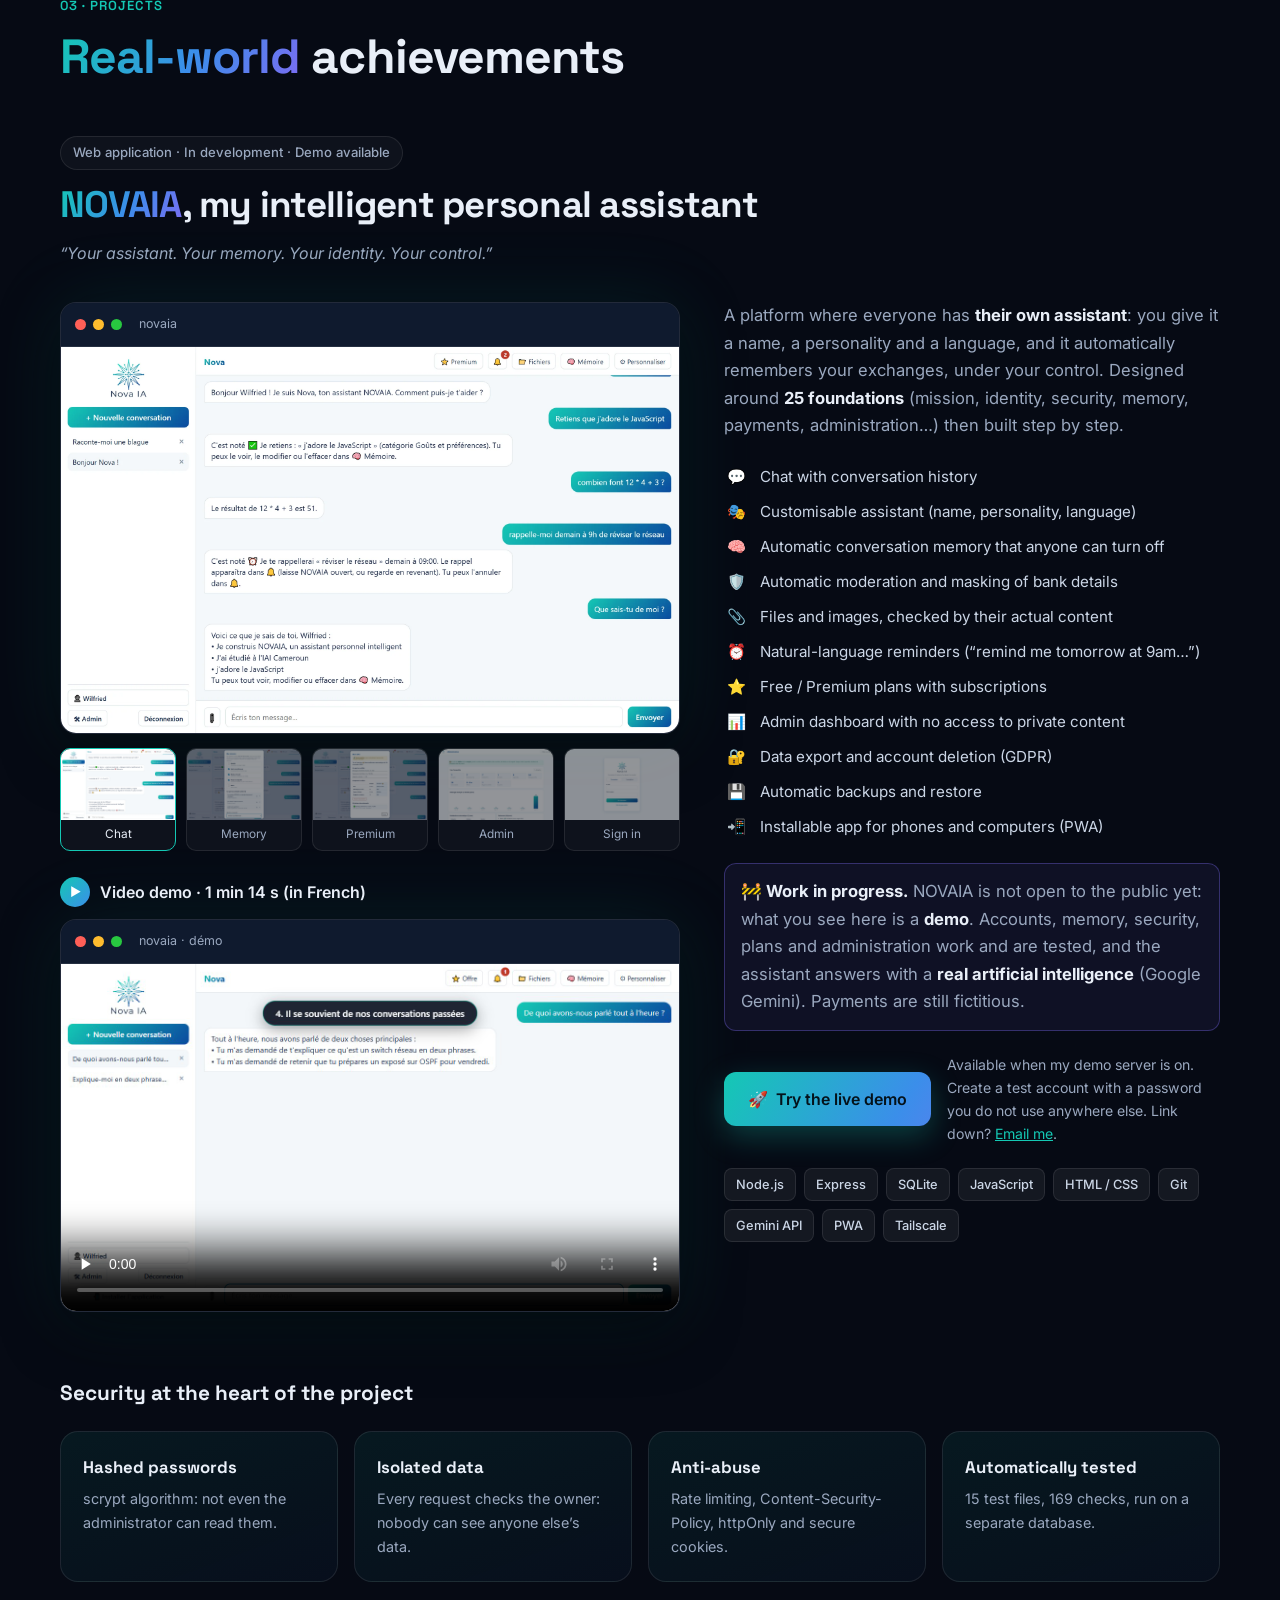
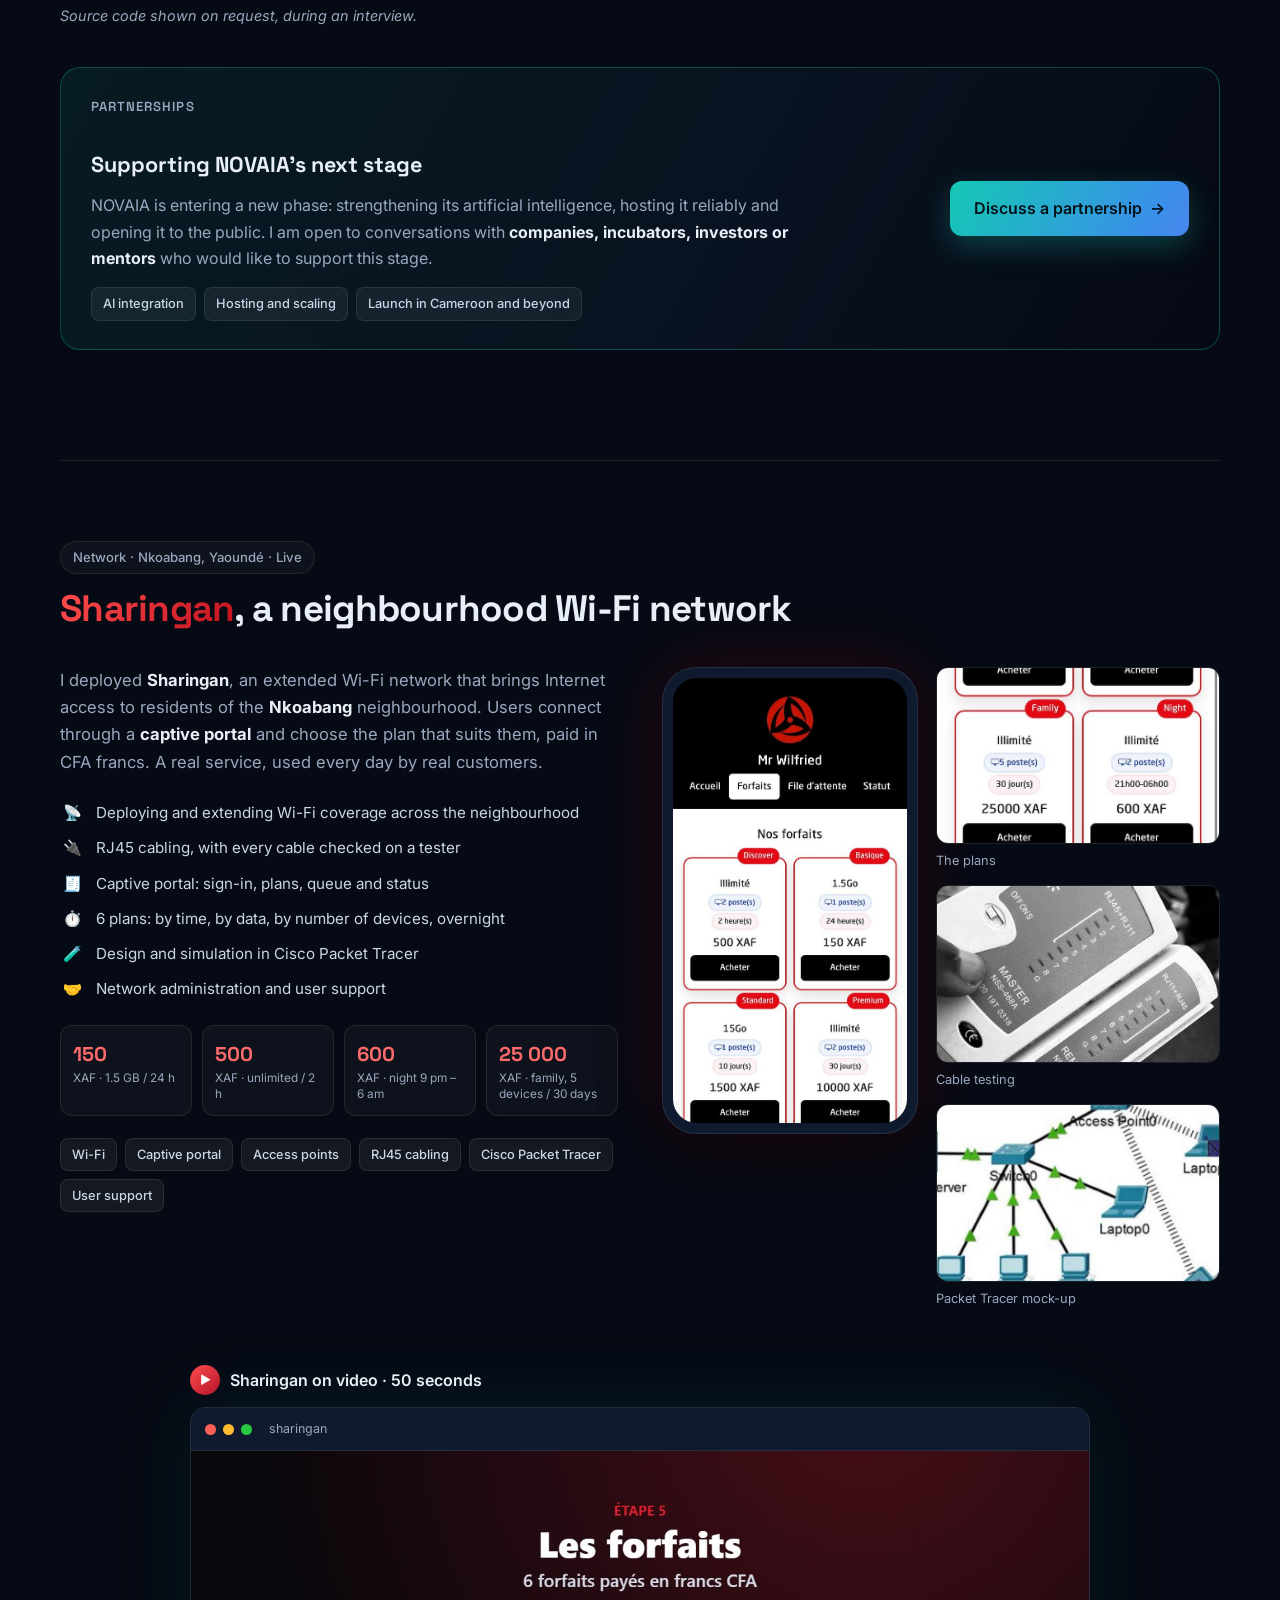
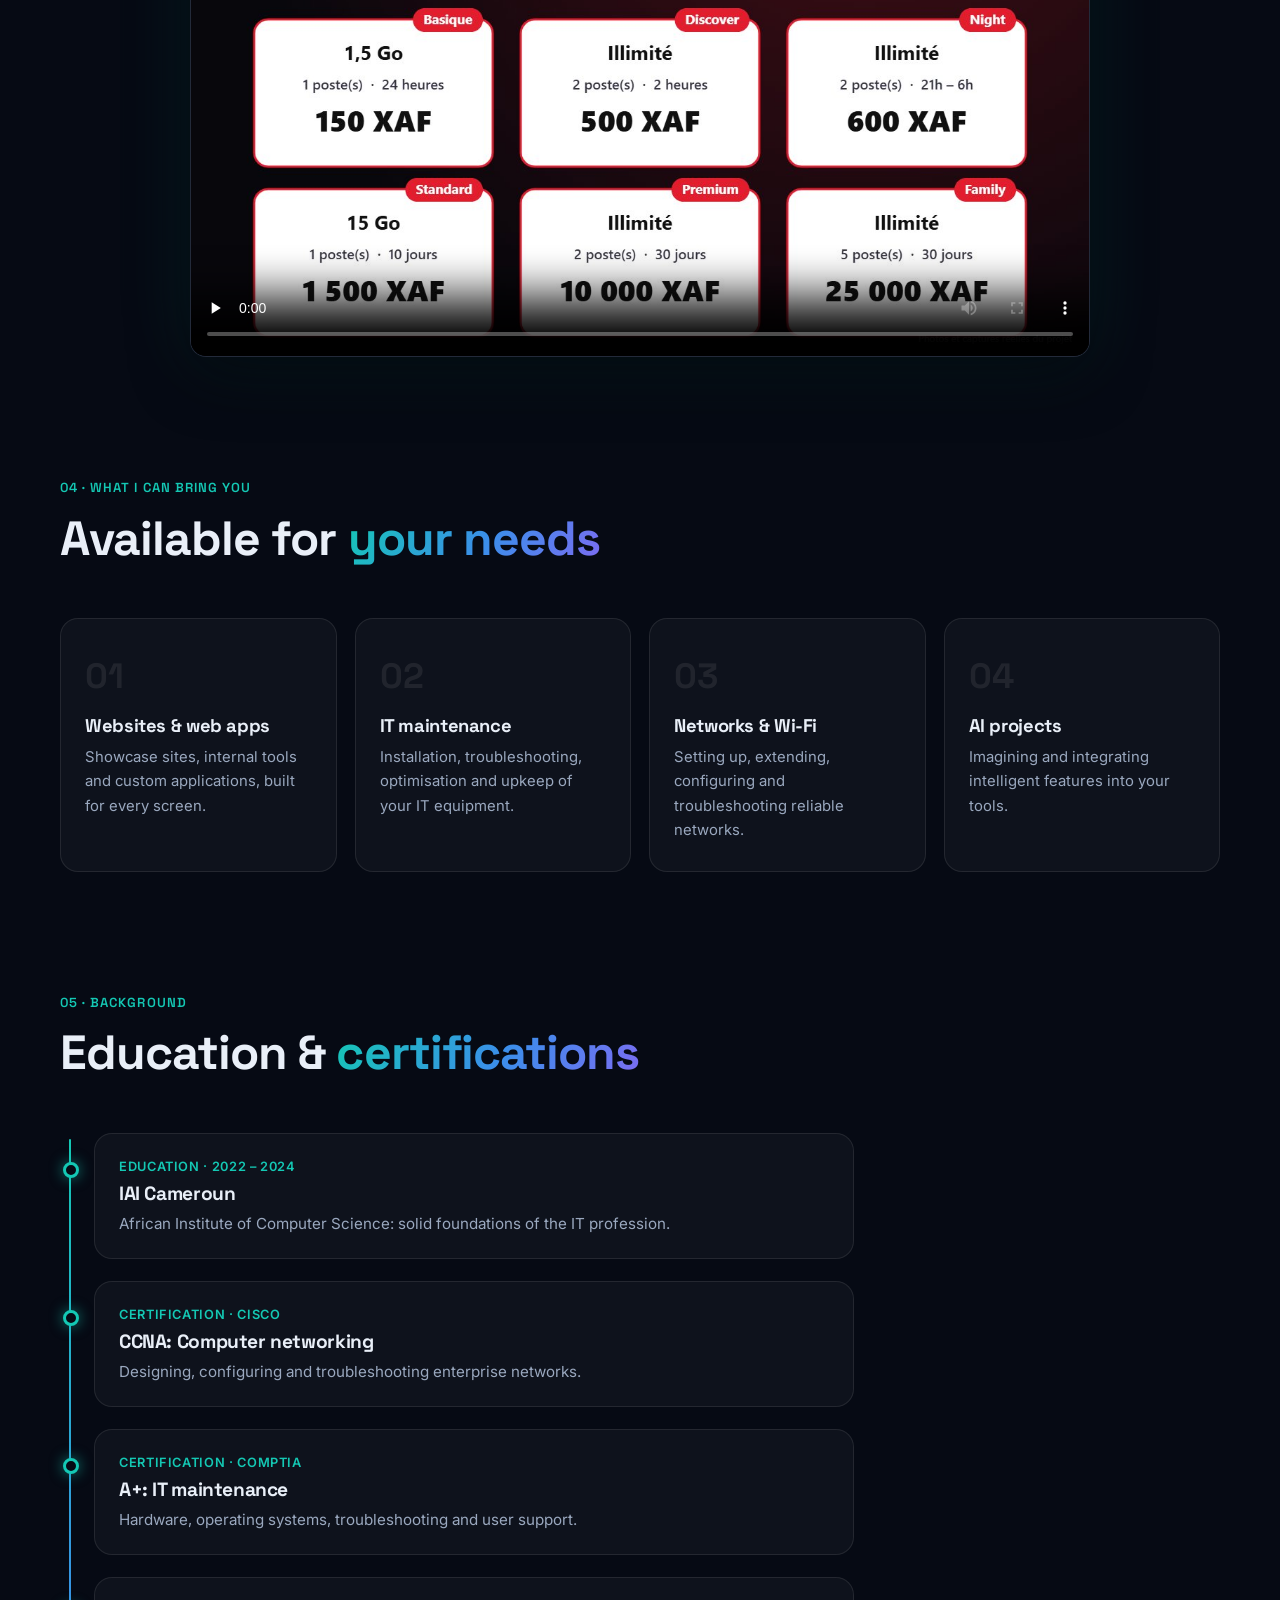
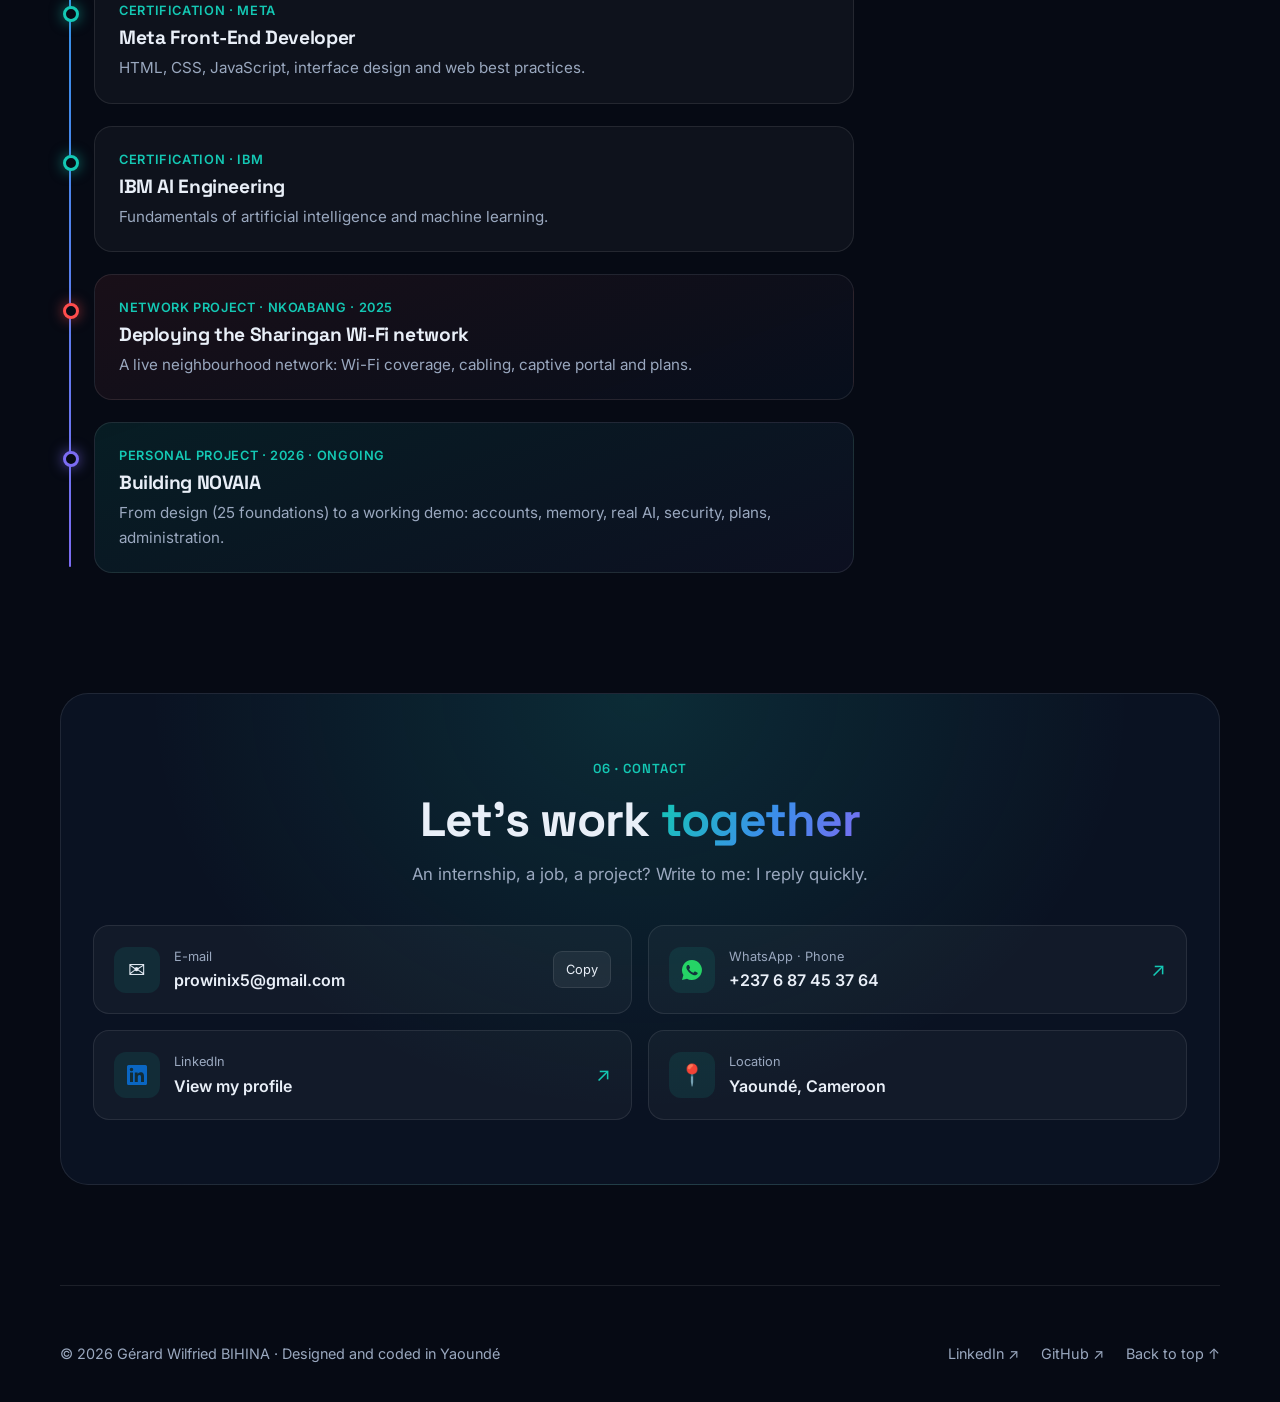
==== commit 8161c0bd: "Nouvelle vidéo de démo NOVAIA : vraie IA, mémoire, application installable (1 min 14 s, musique comp" ====
--- a/index.html
+++ b/index.html
@@ -241,7 +241,7 @@
               <button class="vignette" role="tab" aria-selected="false" data-src="images/novaia-connexion.webp" data-alt-fr="NOVAIA : l'écran de connexion" data-alt-en="NOVAIA: the sign-in screen"><img src="images/novaia-connexion.webp" alt="" loading="lazy"><span data-i18n="v-connexion">Connexion</span></button>
             </div>
             <div class="video-demo">
-              <p class="video-titre"><span class="video-pastille" aria-hidden="true">▶</span> <span data-i18n="video-titre">La démo en vidéo · 56 secondes</span></p>
+              <p class="video-titre"><span class="video-pastille" aria-hidden="true">▶</span> <span data-i18n="video-titre">La démo en vidéo · 1 min 14 s</span></p>
               <div class="ecran">
                 <div class="ecran-barre" aria-hidden="true"><span></span><span></span><span></span><em>novaia · démo</em></div>
                 <video controls preload="none" playsinline poster="videos/novaia-demo-apercu.jpg" width="1280" height="720" data-i18n-attr="aria-label:video-aria" aria-label="Vidéo de démonstration de NOVAIA">
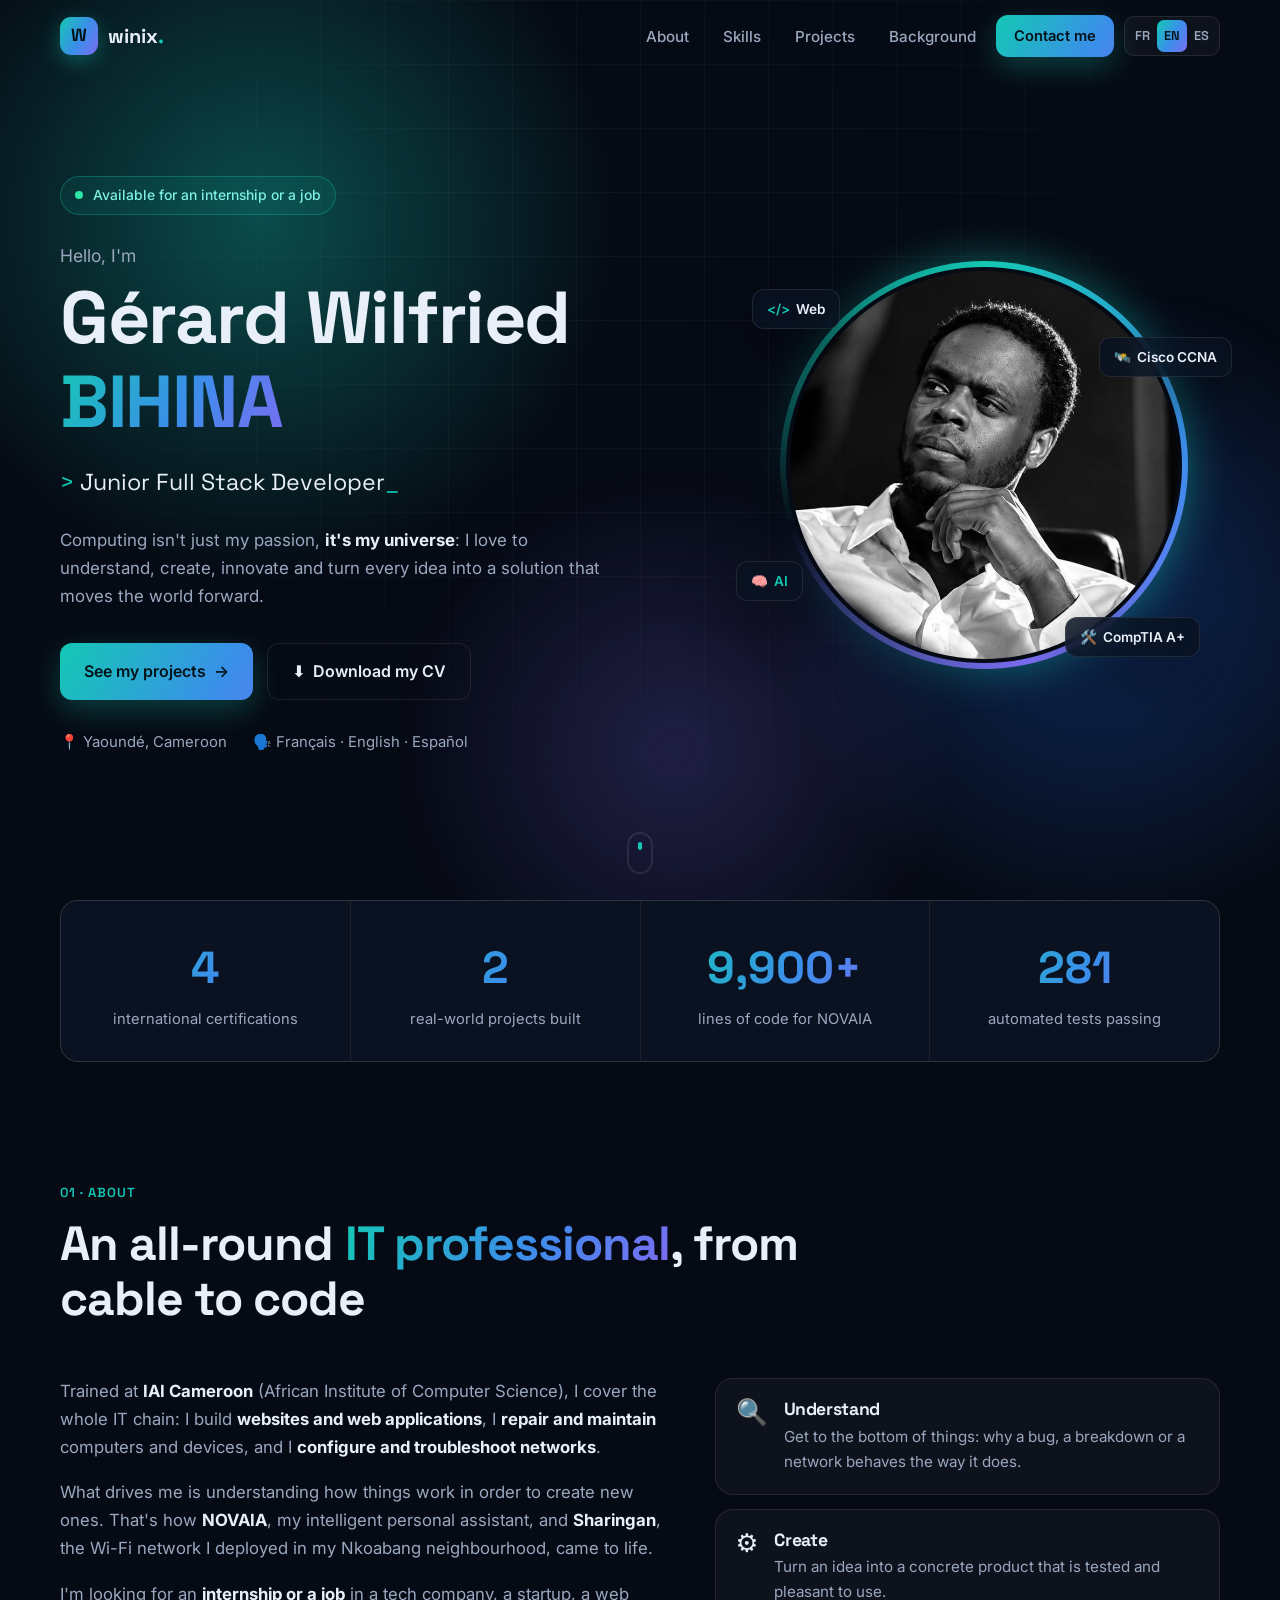
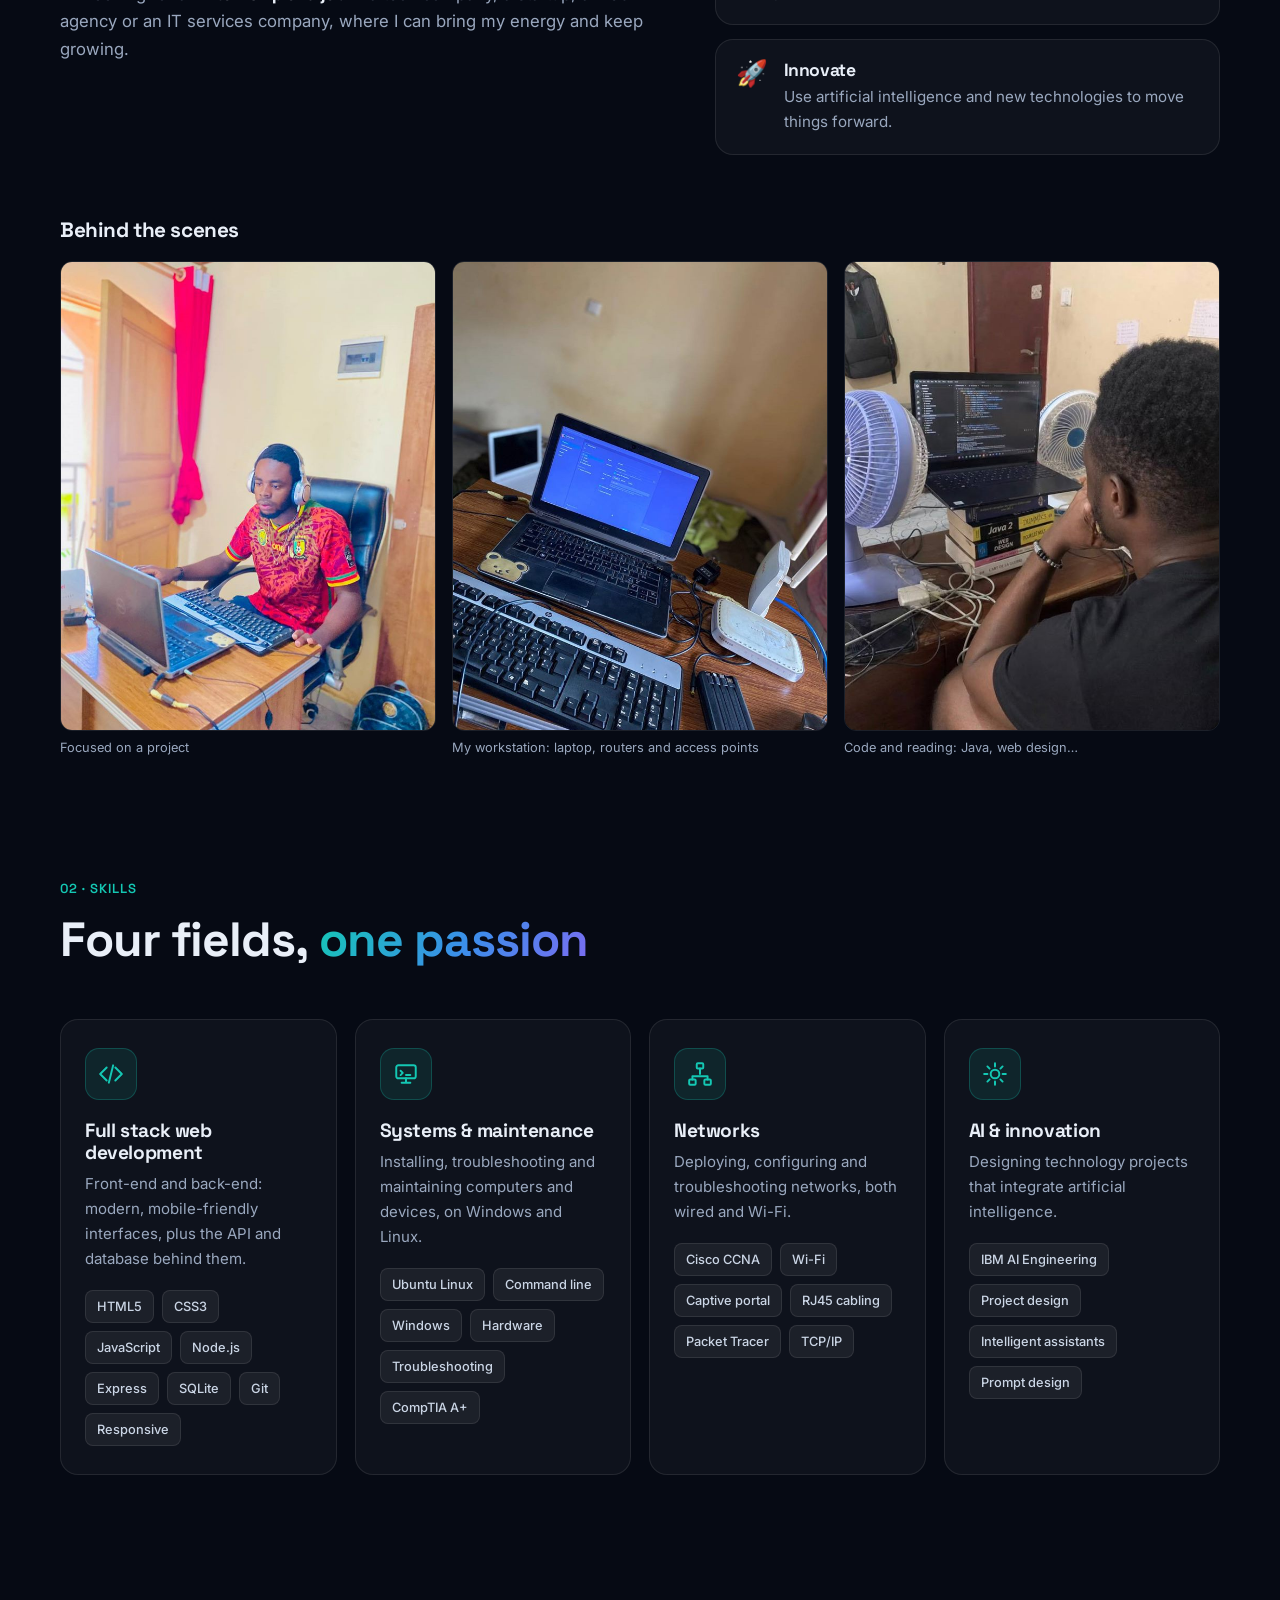
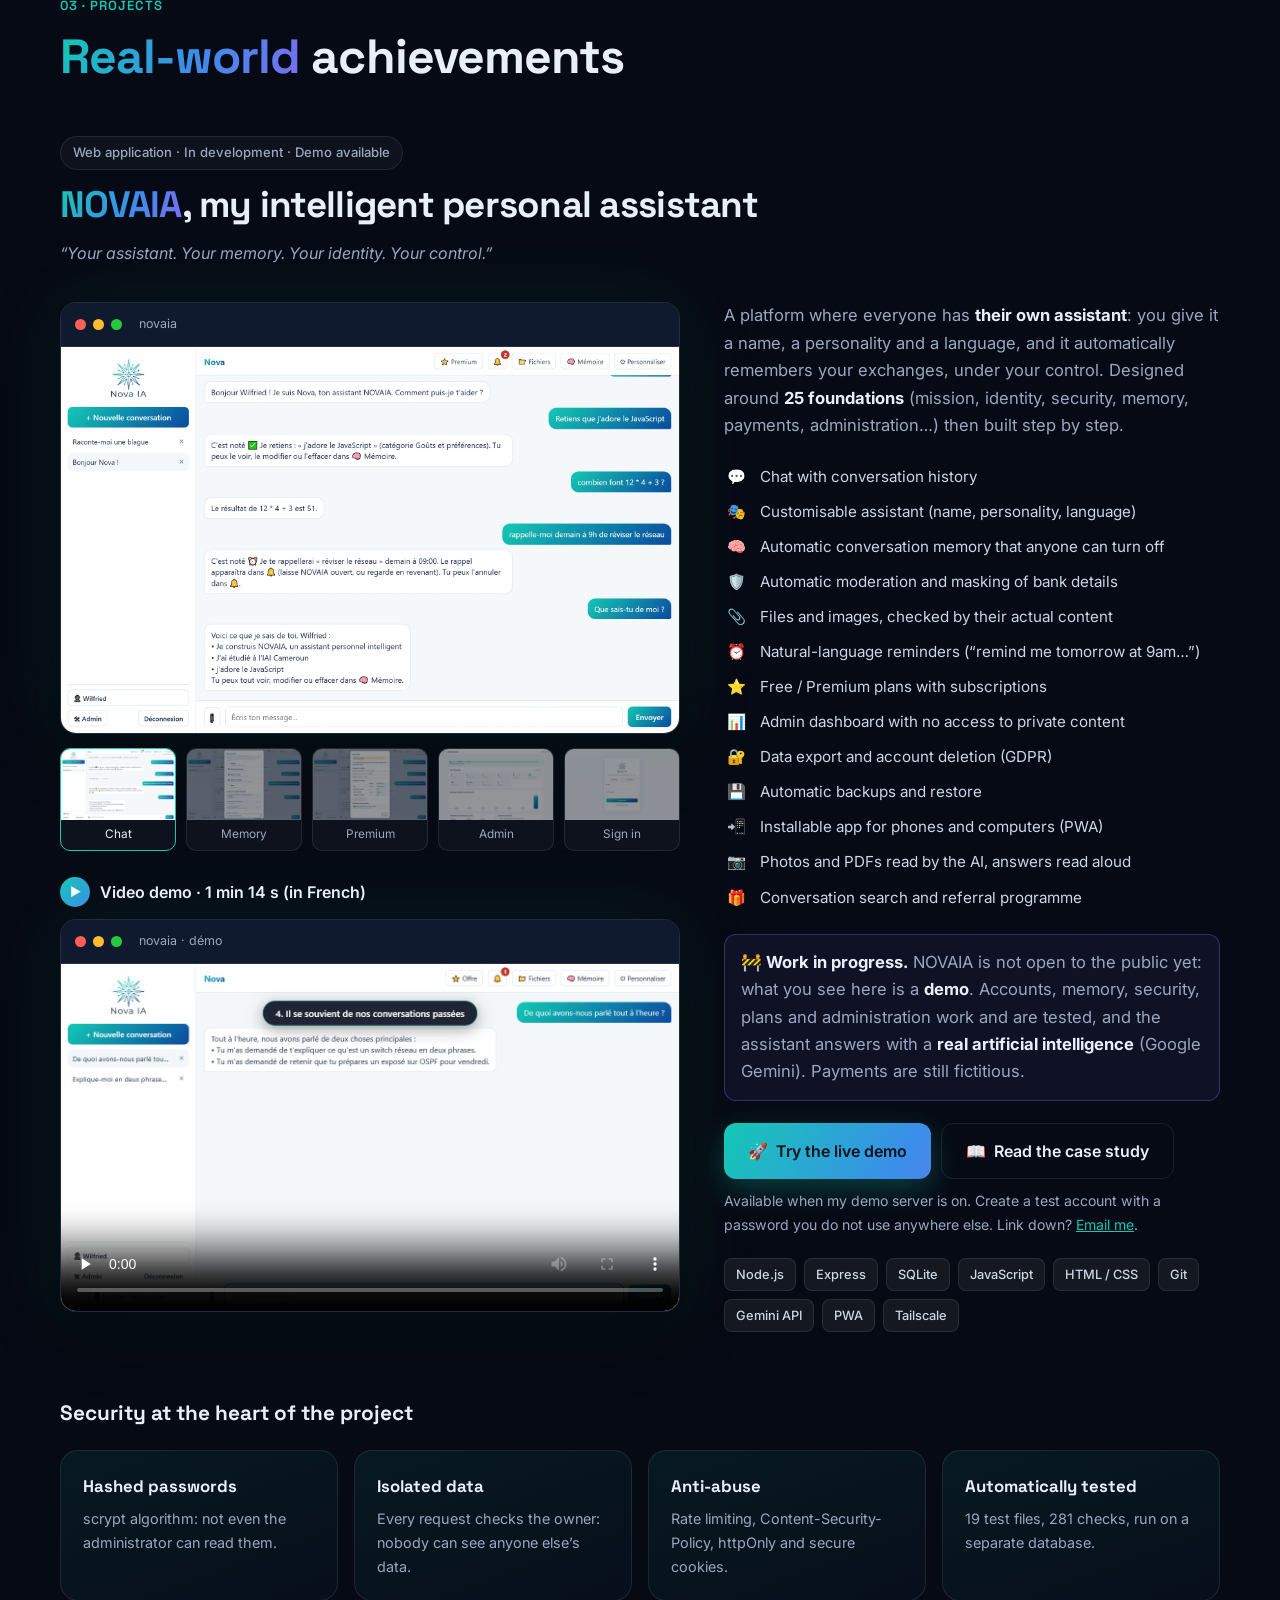
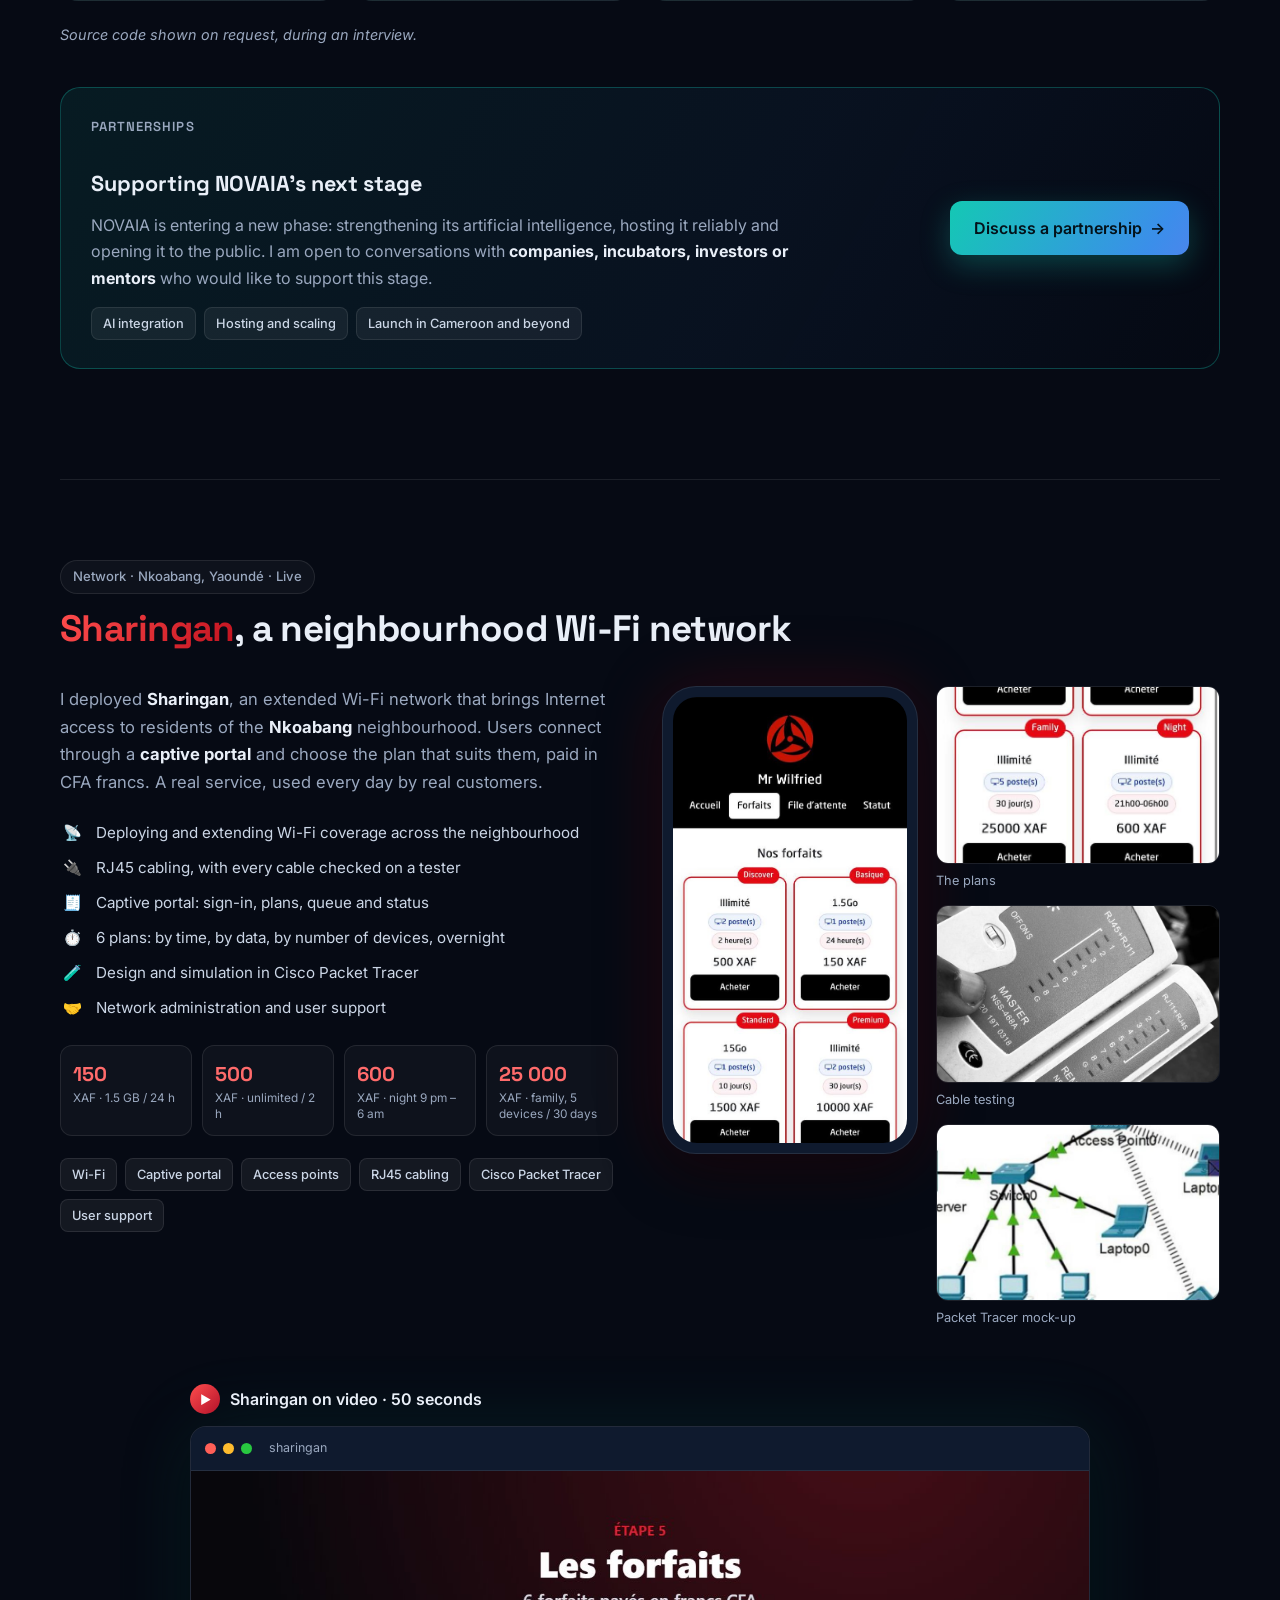
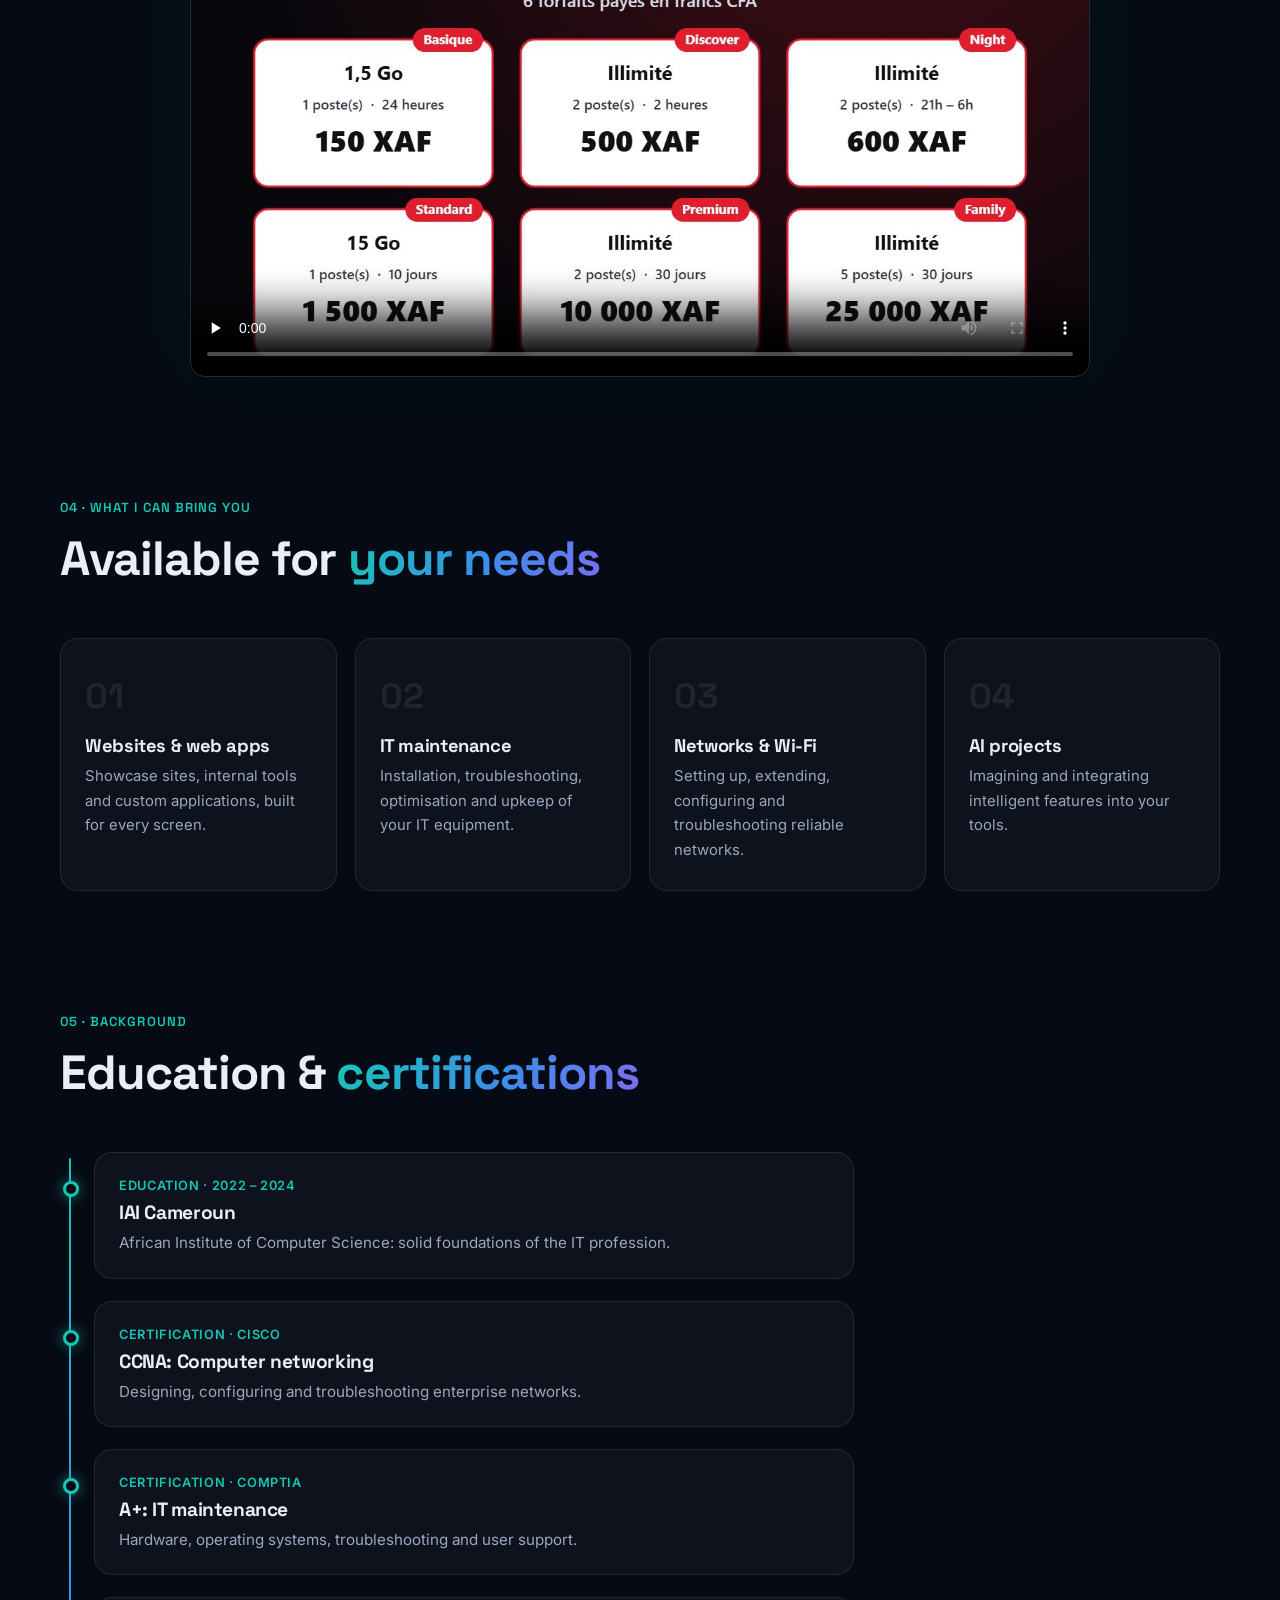
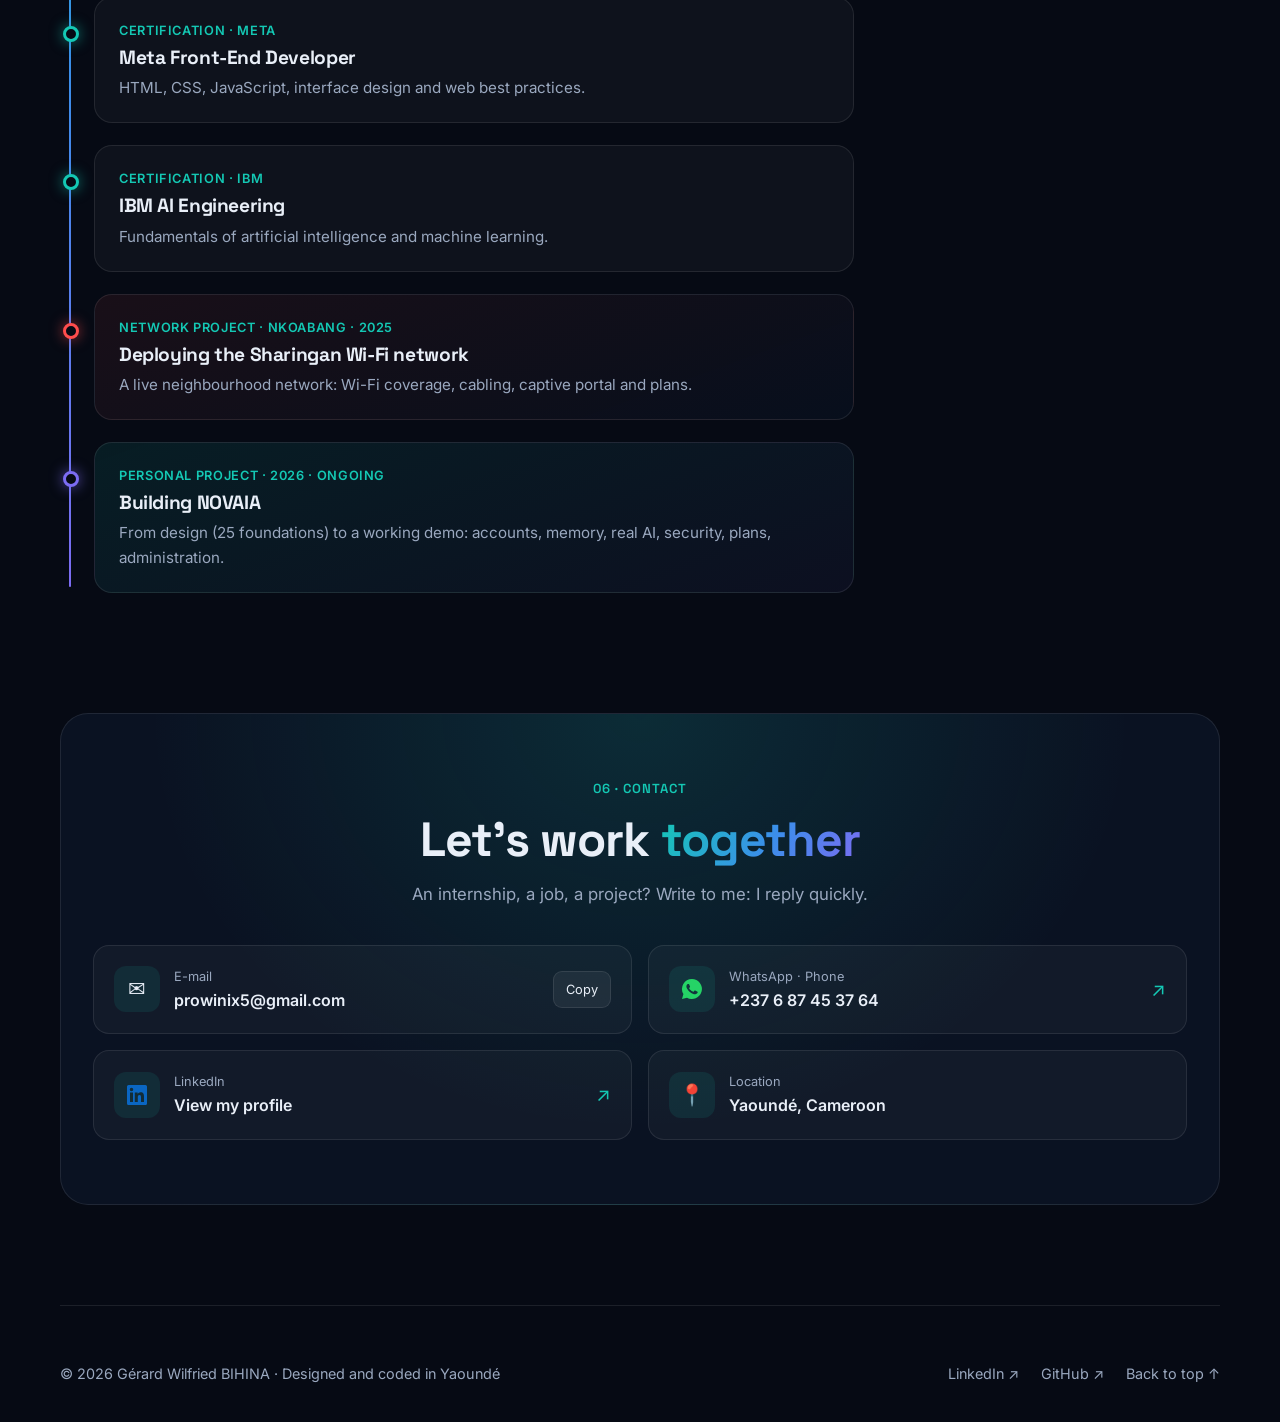
==== commit 0fa1ee73: "Version espagnole, étude de cas NOVAIA et chiffres à jour - Choix de la langue FR / EN / ES (traduct" ====
--- a/index.html
+++ b/index.html
@@ -52,9 +52,9 @@
           <li><a href="#parcours" data-i18n="nav-parcours">Parcours</a></li>
           <li><a href="#contact" class="bouton bouton-petit" data-i18n="nav-contact">Me contacter</a></li>
         </ul>
-        <button class="langue" type="button" data-i18n-attr="aria-label:langue-aria" aria-label="Read in English">
-          <span class="langue-fr">FR</span><span class="langue-en">EN</span>
-        </button>
+        <div class="langue" role="group" data-i18n-attr="aria-label:langue-aria" aria-label="Langue">
+          <button type="button" data-langue="fr" lang="fr" aria-label="Français" aria-pressed="true">FR</button><button type="button" data-langue="en" lang="en" aria-label="English" aria-pressed="false">EN</button><button type="button" data-langue="es" lang="es" aria-label="Español" aria-pressed="false">ES</button>
+        </div>
         <button class="burger" data-i18n-attr="aria-label:menu-ouvrir" aria-label="Ouvrir le menu" aria-expanded="false" aria-controls="menu">
           <span></span><span></span><span></span>
         </button>
@@ -72,7 +72,8 @@
         <p class="hero-role apparait" aria-live="polite">
           <span class="chevron">&gt;</span> <span class="role-tape"
             data-roles-fr='["Développeur Full Stack Junior","Technicien maintenance informatique","Administrateur réseau","Passionné d&apos;intelligence artificielle"]'
-            data-roles-en='["Junior Full Stack Developer","IT maintenance technician","Network administrator","Artificial intelligence enthusiast"]'>Développeur Full Stack Junior</span><span class="curseur" aria-hidden="true">_</span>
+            data-roles-en='["Junior Full Stack Developer","IT maintenance technician","Network administrator","Artificial intelligence enthusiast"]'
+            data-roles-es='["Desarrollador Full Stack Junior","Técnico de mantenimiento informático","Administrador de redes","Apasionado de la inteligencia artificial"]'>Développeur Full Stack Junior</span><span class="curseur" aria-hidden="true">_</span>
         </p>
         <p class="hero-phrase apparait" data-i18n="phrase">
           L'informatique n'est pas seulement ma passion, <strong>c'est mon univers</strong> : j'aime comprendre, créer,
@@ -106,8 +107,8 @@
     <section id="chiffres" class="chiffres conteneur">
       <div class="chiffre revele"><strong data-compte="4">0</strong><span data-i18n="chiffre-certifs">certifications internationales</span></div>
       <div class="chiffre revele"><strong data-compte="2">0</strong><span data-i18n="chiffre-projets">projets concrets réalisés</span></div>
-      <div class="chiffre revele"><strong data-compte="7400" data-suffixe="+">0</strong><span data-i18n="chiffre-lignes">lignes de code pour NOVAIA</span></div>
-      <div class="chiffre revele"><strong data-compte="169">0</strong><span data-i18n="chiffre-tests">tests automatiques qui passent</span></div>
+      <div class="chiffre revele"><strong data-compte="9900" data-suffixe="+">0</strong><span data-i18n="chiffre-lignes">lignes de code pour NOVAIA</span></div>
+      <div class="chiffre revele"><strong data-compte="281">0</strong><span data-i18n="chiffre-tests">tests automatiques qui passent</span></div>
     </section>
 
     <!-- ========== À PROPOS ========== -->
@@ -234,11 +235,11 @@
               </button>
             </div>
             <div class="vignettes" role="tablist" data-i18n-attr="aria-label:vignettes-aria" aria-label="Captures d'écran de NOVAIA">
-              <button class="vignette active" role="tab" aria-selected="true" data-src="images/novaia-chat.webp" data-alt-fr="NOVAIA : une conversation avec l'assistant Nova" data-alt-en="NOVAIA: a conversation with the Nova assistant"><img src="images/novaia-chat.webp" alt="" loading="lazy"><span data-i18n="v-chat">Chat</span></button>
-              <button class="vignette" role="tab" aria-selected="false" data-src="images/novaia-memoire.webp" data-alt-fr="NOVAIA : la mémoire personnelle" data-alt-en="NOVAIA: personal memory"><img src="images/novaia-memoire.webp" alt="" loading="lazy"><span data-i18n="v-memoire">Mémoire</span></button>
-              <button class="vignette" role="tab" aria-selected="false" data-src="images/novaia-offre.webp" data-alt-fr="NOVAIA : l'offre Gratuit / Premium" data-alt-en="NOVAIA: Free / Premium plans"><img src="images/novaia-offre.webp" alt="" loading="lazy"><span>Premium</span></button>
-              <button class="vignette" role="tab" aria-selected="false" data-src="images/novaia-admin.webp" data-alt-fr="NOVAIA : le tableau de bord administrateur" data-alt-en="NOVAIA: the admin dashboard"><img src="images/novaia-admin.webp" alt="" loading="lazy"><span>Admin</span></button>
-              <button class="vignette" role="tab" aria-selected="false" data-src="images/novaia-connexion.webp" data-alt-fr="NOVAIA : l'écran de connexion" data-alt-en="NOVAIA: the sign-in screen"><img src="images/novaia-connexion.webp" alt="" loading="lazy"><span data-i18n="v-connexion">Connexion</span></button>
+              <button class="vignette active" role="tab" aria-selected="true" data-src="images/novaia-chat.webp" data-alt-fr="NOVAIA : une conversation avec l'assistant Nova" data-alt-en="NOVAIA: a conversation with the Nova assistant" data-alt-es="NOVAIA: una conversación con el asistente Nova"><img src="images/novaia-chat.webp" alt="" loading="lazy"><span data-i18n="v-chat">Chat</span></button>
+              <button class="vignette" role="tab" aria-selected="false" data-src="images/novaia-memoire.webp" data-alt-fr="NOVAIA : la mémoire personnelle" data-alt-en="NOVAIA: personal memory" data-alt-es="NOVAIA: la memoria personal"><img src="images/novaia-memoire.webp" alt="" loading="lazy"><span data-i18n="v-memoire">Mémoire</span></button>
+              <button class="vignette" role="tab" aria-selected="false" data-src="images/novaia-offre.webp" data-alt-fr="NOVAIA : l'offre Gratuit / Premium" data-alt-en="NOVAIA: Free / Premium plans" data-alt-es="NOVAIA: planes Gratuito / Premium"><img src="images/novaia-offre.webp" alt="" loading="lazy"><span>Premium</span></button>
+              <button class="vignette" role="tab" aria-selected="false" data-src="images/novaia-admin.webp" data-alt-fr="NOVAIA : le tableau de bord administrateur" data-alt-en="NOVAIA: the admin dashboard" data-alt-es="NOVAIA: el panel de administración"><img src="images/novaia-admin.webp" alt="" loading="lazy"><span>Admin</span></button>
+              <button class="vignette" role="tab" aria-selected="false" data-src="images/novaia-connexion.webp" data-alt-fr="NOVAIA : l'écran de connexion" data-alt-en="NOVAIA: the sign-in screen" data-alt-es="NOVAIA: la pantalla de inicio de sesión"><img src="images/novaia-connexion.webp" alt="" loading="lazy"><span data-i18n="v-connexion">Connexion</span></button>
             </div>
             <div class="video-demo">
               <p class="video-titre"><span class="video-pastille" aria-hidden="true">▶</span> <span data-i18n="video-titre">La démo en vidéo · 1 min 14 s</span></p>
@@ -269,6 +270,8 @@
               <li class="revele"><span aria-hidden="true">🔐</span> <span data-i18n="f9">Export des données et suppression du compte (RGPD)</span></li>
               <li class="revele"><span aria-hidden="true">💾</span> <span data-i18n="f10">Sauvegardes automatiques et restauration</span></li>
               <li class="revele"><span aria-hidden="true">📲</span> <span data-i18n="f11">Application installable sur téléphone et ordinateur (PWA)</span></li>
+              <li class="revele"><span aria-hidden="true">📷</span> <span data-i18n="f12">Photos et PDF lus par l'IA, réponses lues à voix haute</span></li>
+              <li class="revele"><span aria-hidden="true">🎁</span> <span data-i18n="f13">Recherche dans les conversations et parrainage</span></li>
             </ul>
             <p class="encart revele" data-i18n="novaia-ia">
               <strong>🚧 Projet en cours de développement.</strong> NOVAIA n'est pas encore ouvert au public : ce que vous
@@ -277,7 +280,10 @@
               artificielle</strong> (Gemini de Google). Les paiements, eux, sont encore fictifs.
             </p>
             <div class="demande-demo revele">
-              <a class="bouton" href="https://novaia.tail4b27c1.ts.net" target="_blank" rel="noopener"><span aria-hidden="true">🚀</span> <span data-i18n="demo-bouton">Essayer la démo en direct</span></a>
+              <div class="boutons-demo">
+                <a class="bouton" href="https://novaia.tail4b27c1.ts.net" target="_blank" rel="noopener"><span aria-hidden="true">🚀</span> <span data-i18n="demo-bouton">Essayer la démo en direct</span></a>
+                <a class="bouton bouton-contour" href="etude-de-cas-novaia.html"><span aria-hidden="true">📖</span> <span data-i18n="etude-bouton">Lire l'étude de cas</span></a>
+              </div>
               <p data-i18n="demo-texte">
                 Disponible quand mon serveur de démonstration est allumé. Créez un compte de test avec un mot de passe que
                 vous n'utilisez nulle part ailleurs. Lien indisponible ?
@@ -294,7 +300,7 @@
             <div class="carte-sec revele"><strong data-i18n="s1-t">Mots de passe hachés</strong><p data-i18n="s1">Algorithme scrypt : même l'administrateur ne peut pas les relire.</p></div>
             <div class="carte-sec revele"><strong data-i18n="s2-t">Données isolées</strong><p data-i18n="s2">Chaque requête vérifie le propriétaire : personne ne voit les données d'un autre.</p></div>
             <div class="carte-sec revele"><strong data-i18n="s3-t">Anti-abus</strong><p data-i18n="s3">Limiteur de tentatives, Content-Security-Policy, cookies httpOnly et sécurisés.</p></div>
-            <div class="carte-sec revele"><strong data-i18n="s4-t">Testé automatiquement</strong><p data-i18n="s4">15 fichiers de tests, 169 vérifications, sur une base de données séparée.</p></div>
+            <div class="carte-sec revele"><strong data-i18n="s4-t">Testé automatiquement</strong><p data-i18n="s4">19 fichiers de tests, 281 vérifications, sur une base de données séparée.</p></div>
           </div>
         </div>
         <p class="note-code revele" data-i18n="note-code">Code source présenté sur demande, lors d'un entretien.</p>
@@ -461,7 +467,7 @@
             </div>
             <button class="copier" data-copie="prowinix5@gmail.com" data-i18n="copier" data-i18n-attr="aria-label:copier-aria" aria-label="Copier l'adresse e-mail">Copier</button>
           </div>
-          <a class="contact-carte contact-whatsapp" data-wa-fr="Bonjour Wilfried, j'ai vu votre portfolio." data-wa-en="Hello Wilfried, I saw your portfolio." href="https://wa.me/237687453764?text=Bonjour%20Wilfried%2C%20j%27ai%20vu%20votre%20portfolio." target="_blank" rel="noopener">
+          <a class="contact-carte contact-whatsapp" data-wa-fr="Bonjour Wilfried, j'ai vu votre portfolio." data-wa-en="Hello Wilfried, I saw your portfolio." data-wa-es="Hola Wilfried, he visto tu portafolio." href="https://wa.me/237687453764?text=Bonjour%20Wilfried%2C%20j%27ai%20vu%20votre%20portfolio." target="_blank" rel="noopener">
             <span class="contact-icone" aria-hidden="true">
               <svg viewBox="0 0 24 24"><path d="M12 2a10 10 0 0 0-8.6 15.1L2 22l5-1.3A10 10 0 1 0 12 2Zm5.3 14.1c-.2.6-1.3 1.2-1.8 1.2-.5.1-1 .1-3.3-.8-2.8-1.1-4.5-4-4.7-4.2-.1-.2-1.1-1.5-1.1-2.8s.7-2 1-2.3c.2-.3.5-.3.7-.3h.5c.2 0 .4 0 .6.5l.8 2c.1.2.1.4 0 .5l-.3.5-.4.4c-.1.1-.3.3-.1.6.1.3.7 1.2 1.6 1.9 1.1 1 2 1.3 2.3 1.4.3.1.5.1.6-.1l.9-1c.2-.3.4-.2.6-.1l1.9.9c.3.1.5.2.5.3.1.2.1.7-.1 1.3Z"/></svg>
             </span>
@@ -511,6 +517,7 @@
   <div class="toast" role="status" aria-live="polite"></div>
 
   <script src="js/traductions.js"></script>
+  <script src="js/traduccion-es.js"></script>
   <script src="js/main.js"></script>
 </body>
 </html>
--- a/css/style.css
+++ b/css/style.css
@@ -84,14 +84,19 @@
 .logo .point { color: var(--turquoise); }
 .nav-droite { display: flex; align-items: center; gap: 10px; }
 .menu { display: flex; align-items: center; gap: 6px; }
-/* Bouton de langue FR / EN : la langue active est en couleur */
+/* Choix de la langue FR / EN / ES : la langue active est en couleur */
 .langue {
   display: flex; padding: 3px; border-radius: 10px; border: 1px solid var(--bord); background: var(--surface);
   font-family: var(--titre); font-weight: 600; font-size: 0.8rem;
 }
-.langue span { padding: 5px 8px; border-radius: 7px; color: var(--texte-doux); transition: background 0.25s, color 0.25s; }
-.langue:not(.en) .langue-fr, .langue.en .langue-en { background: var(--degrade); color: #04121a; }
+.langue button {
+  padding: 5px 7px; border: 0; border-radius: 7px; background: none; color: var(--texte-doux); font: inherit; cursor: pointer;
+  transition: background 0.25s, color 0.25s;
+}
+.langue button:hover { color: var(--texte); }
+.langue button[aria-pressed="true"] { background: var(--degrade); color: #04121a; }
 .langue:hover { border-color: rgba(20, 200, 180, 0.5); }
+.boutons-demo { display: flex; flex-wrap: wrap; gap: 10px; }
 .menu a:not(.bouton) { padding: 8px 14px; border-radius: 10px; color: var(--texte-doux); font-size: 0.95rem; font-weight: 500; transition: color 0.2s, background 0.2s; }
 .menu a:not(.bouton):hover, .menu a.actif { color: var(--texte); background: var(--surface-forte); }
 .burger { display: none; background: none; border: 0; width: 44px; height: 44px; padding: 10px; }
